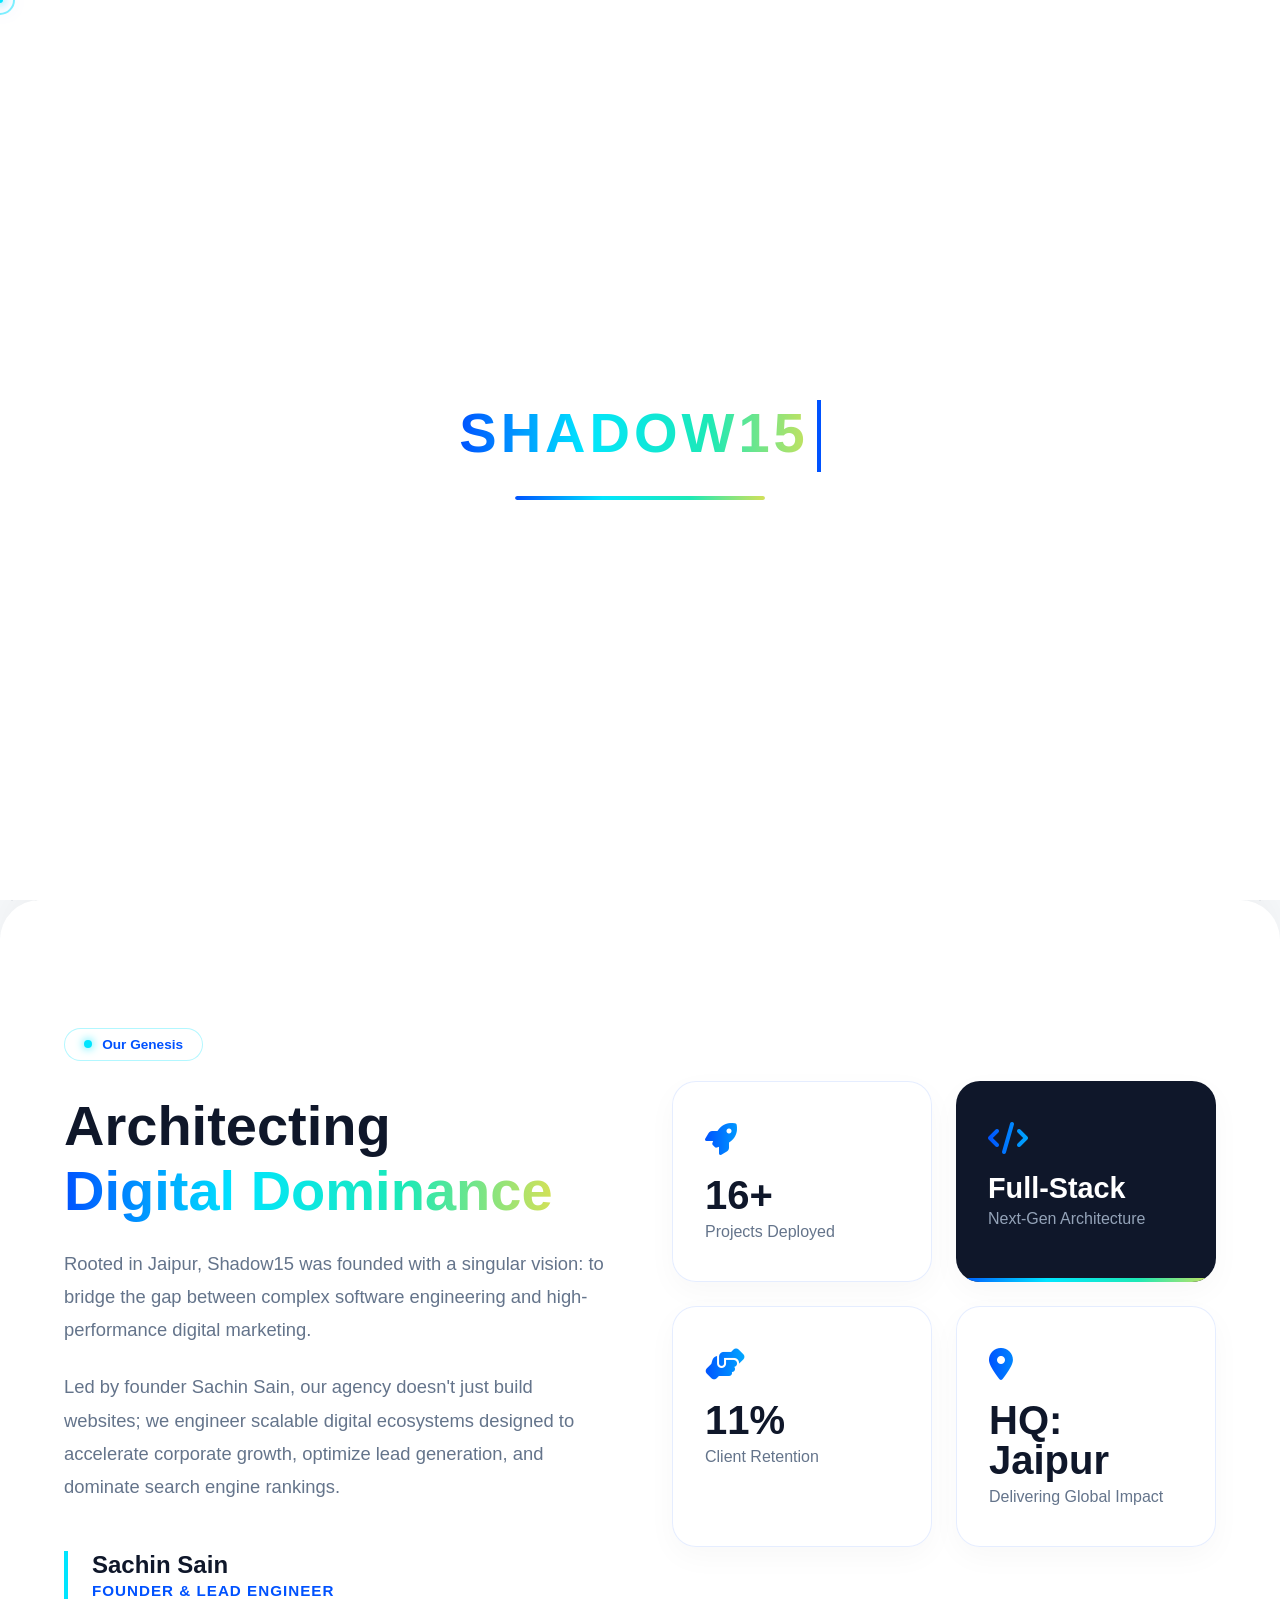
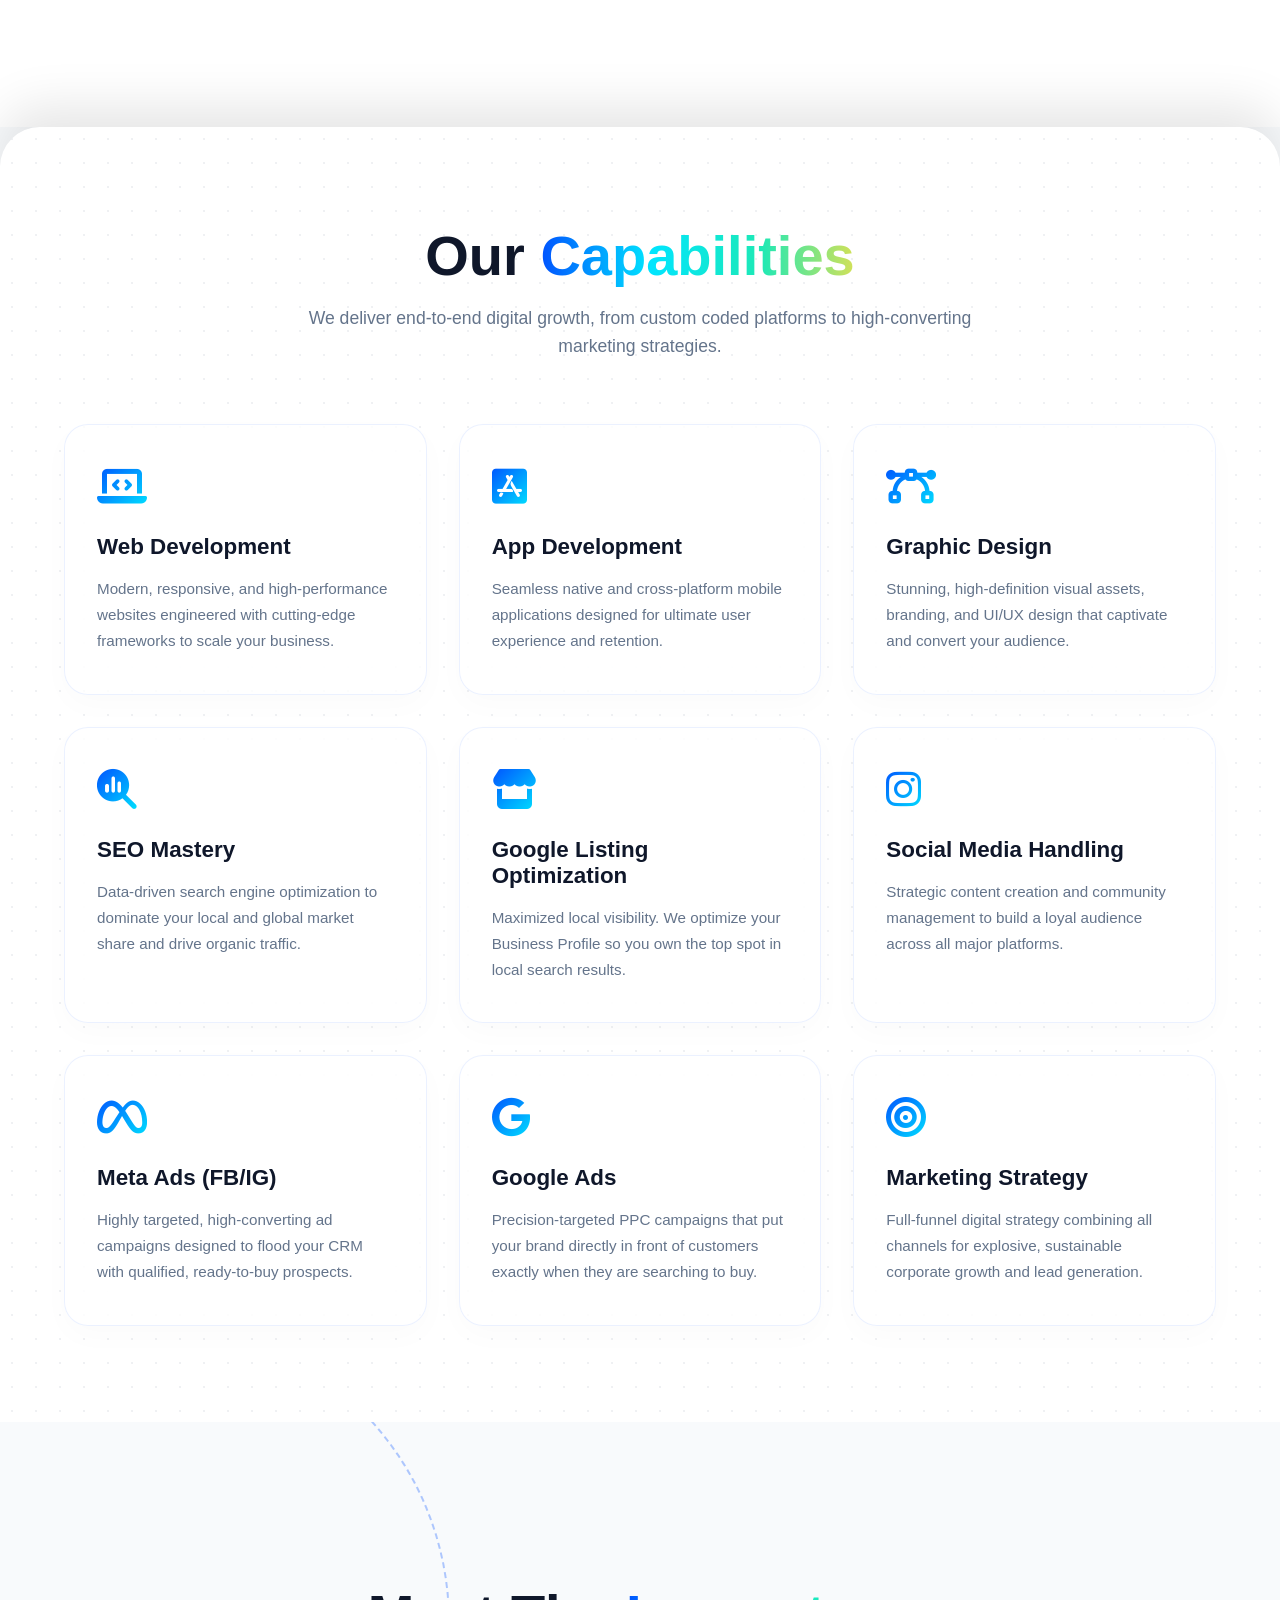
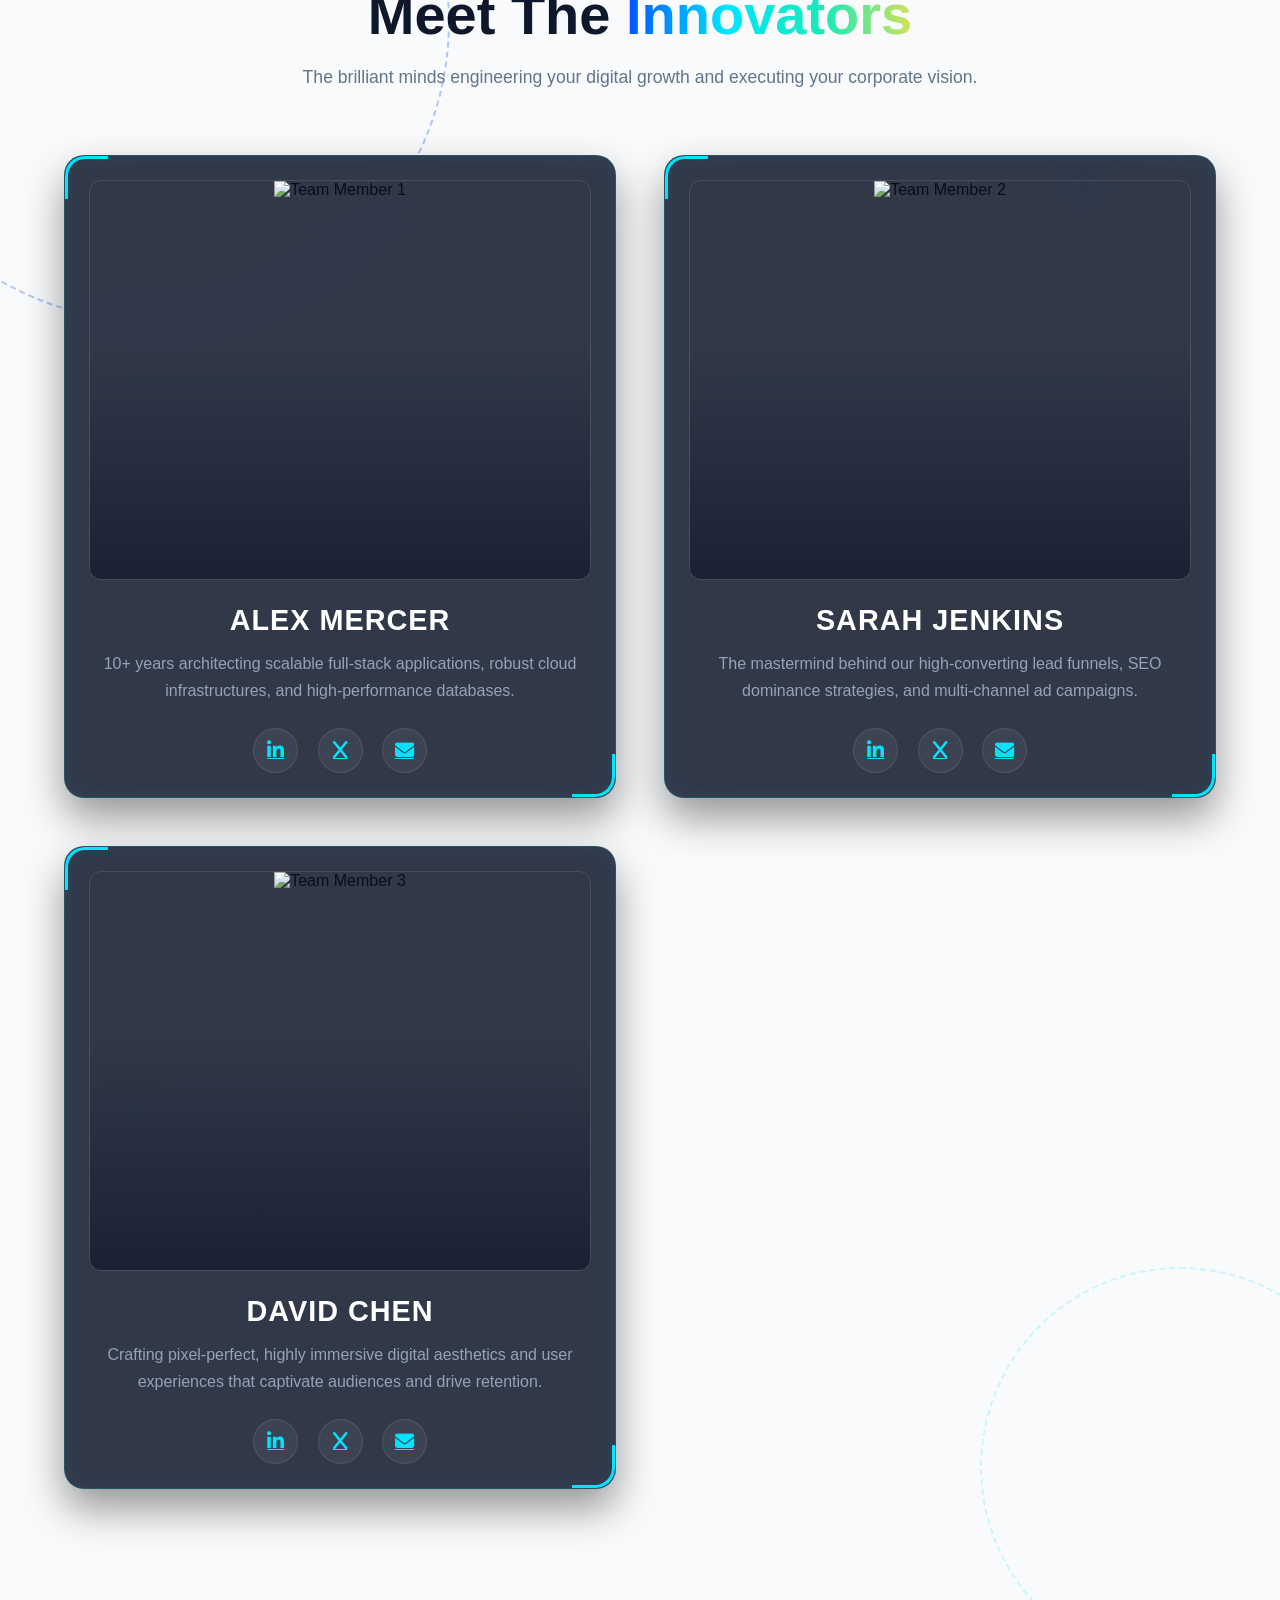
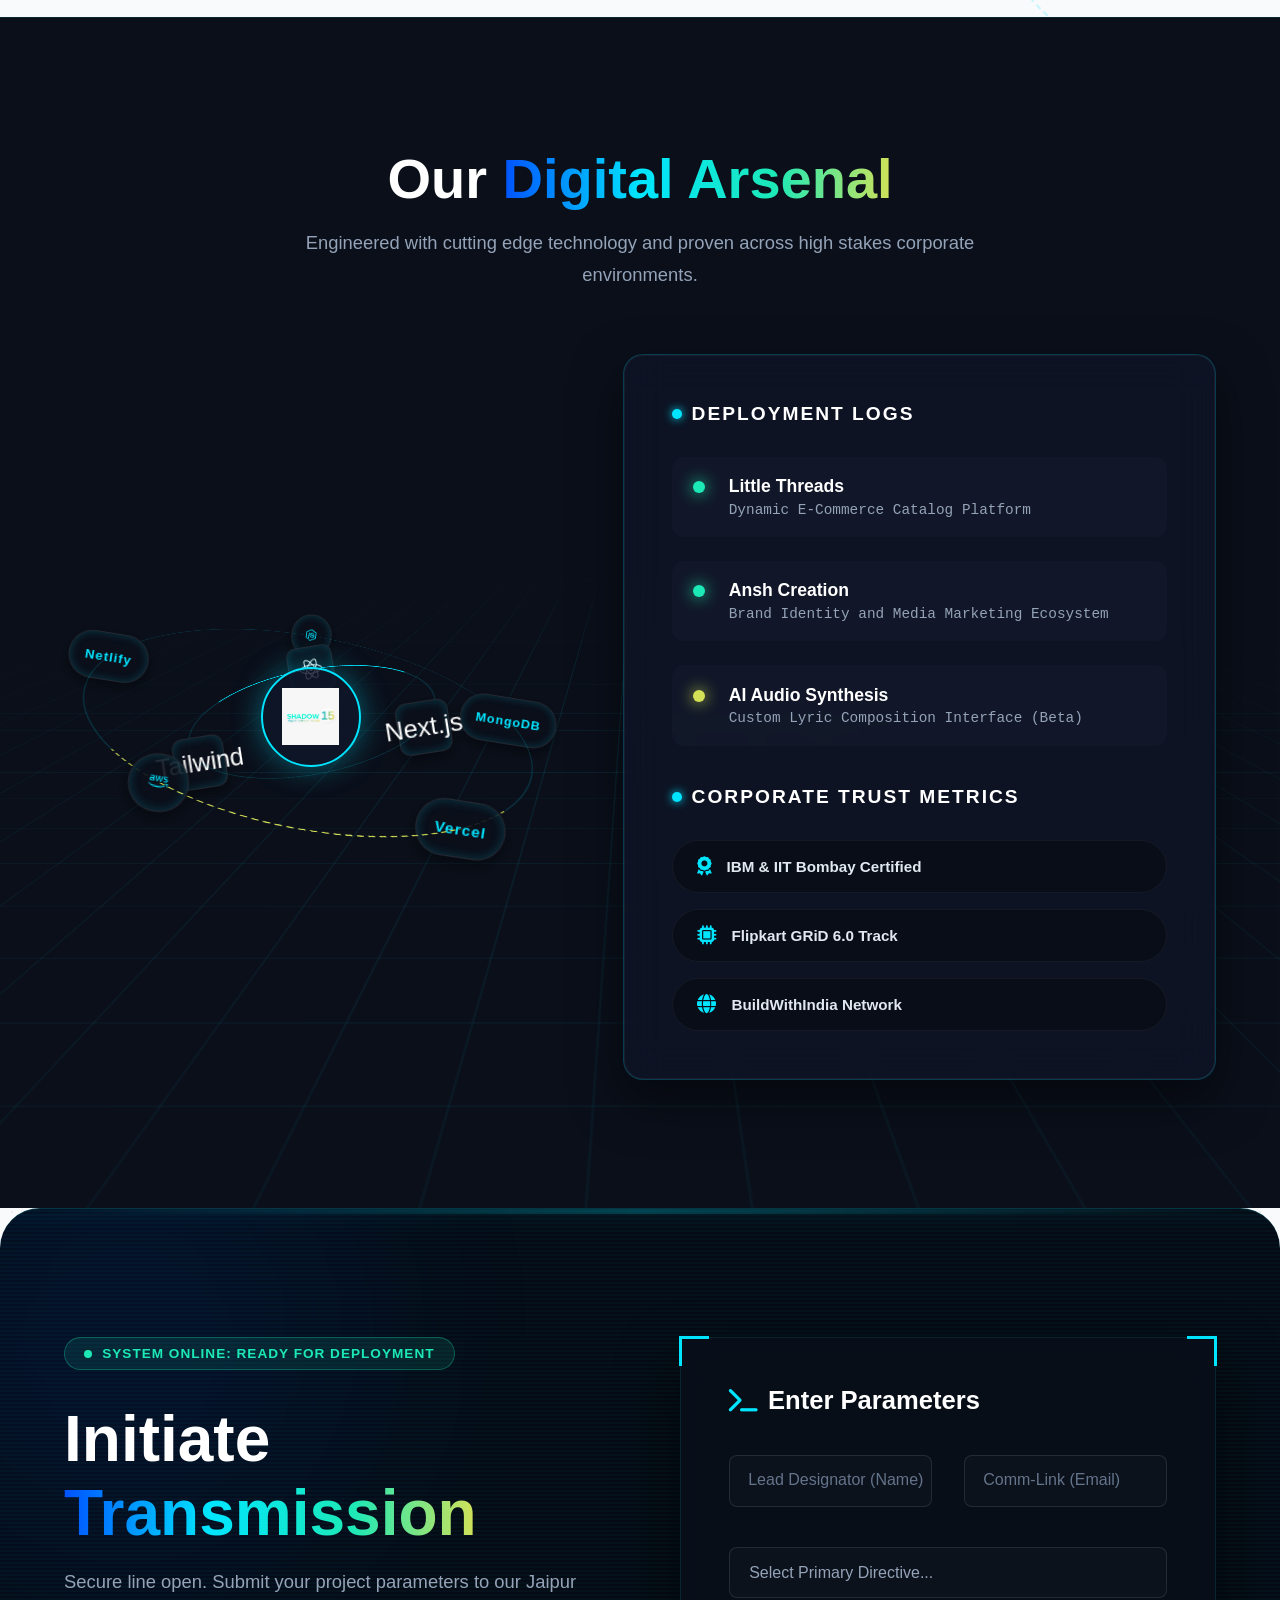
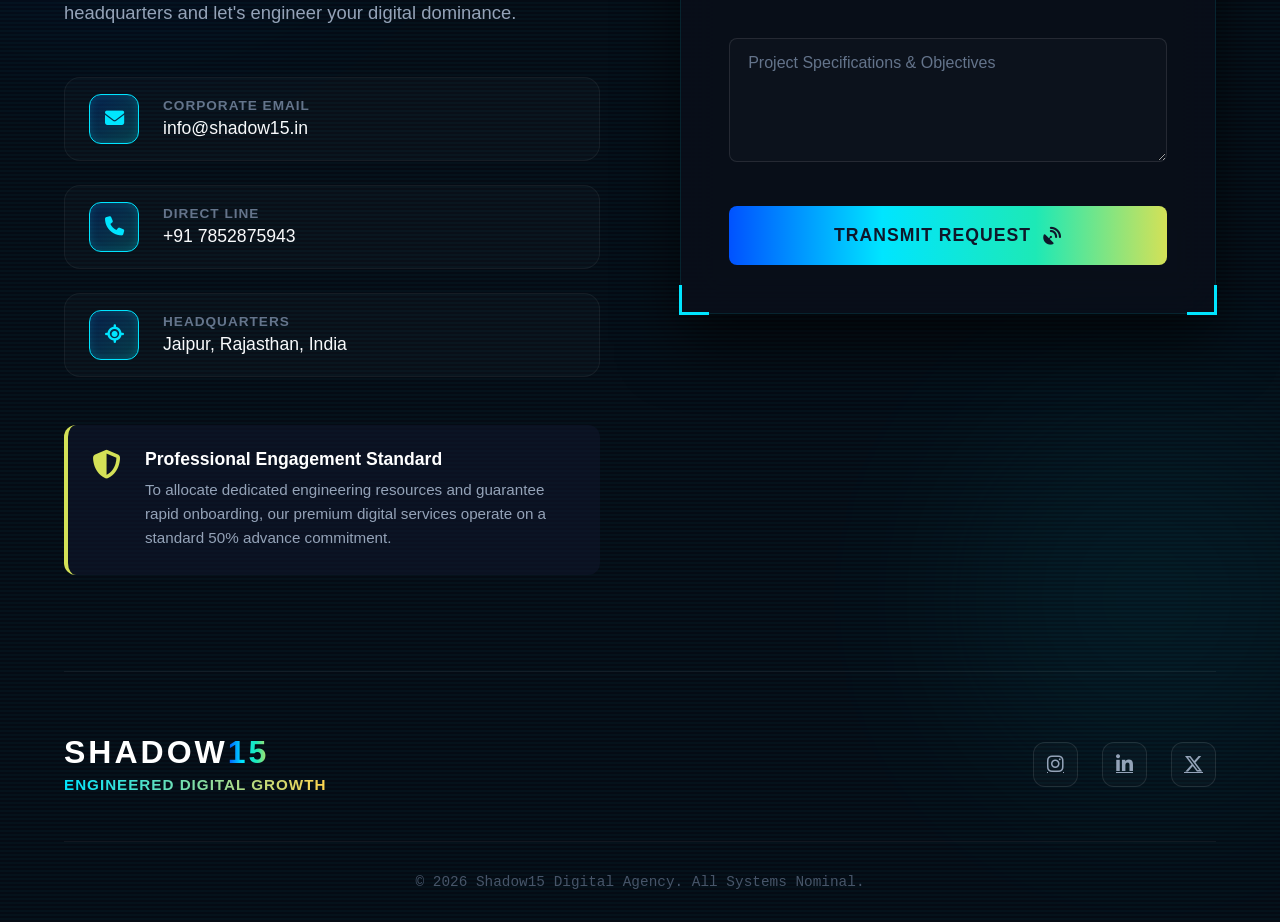
==== index.html @ 2037bdf7 "first commit" ====
<!DOCTYPE html>
<html lang="en">
<head>
    <meta charset="UTF-8">
    <meta name="viewport" content="width=device-width, initial-scale=1.0">
    <title>Shadow15 | Digital Software Growth</title>
    
    <link rel="stylesheet" href="https://cdnjs.cloudflare.com/ajax/libs/font-awesome/6.4.0/css/all.min.css">
    
    <link rel="stylesheet" href="style.css">
</head>
<body class="loading">

    <div id="preloader">
        <div class="preloader-content">
            <div id="typewriter-text" class="preloader-brand"></div>
            <div class="progress-container">
                <div class="progress-bar" id="progress-bar"></div>
            </div>
        </div>
    </div>
<!-- ===== HEADER START ===== -->
<header id="main-header">

    <nav>

        <!-- Brand Logo Start -->
        <div class="nav-brand">

            <a href="index.html" class="brand-text-link">

                <div class="brand-text-wrapper">

                    <!-- Logo Top Line -->
                    <div class="brand-top-line">

                        <span class="brand-shadow-text">SHADOW</span>

                        <!-- 15 Badge -->
                        <div class="brand-badge-15">
                            <span class="badge-num">15</span>
                        </div>

                    </div>

                    <!-- Brand Tagline -->
                    <div class="brand-tagline">Digital Software Growth</div>

                </div>

            </a>

        </div>
        <!-- Brand Logo End -->


        <!-- Mobile Menu Start -->
        <div class="menu-toggle" id="mobile-menu">
            <span class="bar"></span><span class="bar"></span><span class="bar"></span>
        </div>
        <!-- Mobile Menu End -->


        <!-- Navigation Links Start -->
        <ul class="nav-links" id="nav-links">

            <li><a href="#home" class="nav-item active">Home</a></li>

            <li><a href="#about" class="nav-item">About</a></li>

            <li><a href="#services" class="nav-item">Services</a></li>

            <li><a href="#connect" class="nav-item">Let's Connect</a></li>


            <!-- Mobile CTA Start -->
            <li class="mobile-cta-wrapper">

                <a href="#audit" class="nav-cta">
                    <span class="cta-text">Get Free Audit</span>
                </a>

            </li>
            <!-- Mobile CTA End -->

        </ul>
        <!-- Navigation Links End -->


        <!-- Desktop CTA Start -->
        <div class="nav-action" id="nav-action">

            <a href="#audit" class="nav-cta">
                <span class="cta-text">Get Free Audit</span>
            </a>

        </div>
        <!-- Desktop CTA End -->

    </nav>

</header>
<!-- ===== HEADER END ===== -->

<div class="cursor-dot" id="cursor-dot"></div>
    <div class="cursor-ring" id="cursor-ring"></div>

    <main class="main-wrapper">
       <!-- ===== HERO SECTION START ===== -->
<section class="hero-section" id="home">

    <!-- Background Canvas -->
    <canvas id="tech-canvas"></canvas>

    <!-- Glow Effects -->
    <div class="glow-orb orb-1"></div>
    <div class="glow-orb orb-2"></div>


    <!-- Hero Content Start -->
    <div class="hero-content-3d" id="hero-3d-container">

        <!-- Floating Icons -->
        <div class="glass-icon icon-web" title="Website Development"><i class="fa-solid fa-code"></i></div>

        <div class="glass-icon icon-app" title="Application Development"><i class="fa-solid fa-mobile-screen-button"></i></div>

        <div class="glass-icon icon-seo" title="SEO & Marketing"><i class="fa-solid fa-chart-line"></i></div>

        <div class="glass-icon icon-tech" title="Advanced Technology"><i class="fa-solid fa-microchip"></i></div>


        <!-- Agency Badge -->
        <div class="tech-badge">
            <span class="pulse-dot"></span> Next-Gen Digital Agency
        </div>


        <!-- Main Heading -->
        <h1 class="hero-title">
            Elevate Your <br>

            <span class="text-gradient 3d-text">Digital Software</span> <br>

            Growth
        </h1>


        <!-- Subtitle -->
        <p class="hero-subtitle">
            We engineer scalable digital solutions, transforming your corporate vision into a high-performance web and software reality.
        </p>


        <!-- Hero Buttons -->
        <div class="hero-actions">

            <a href="#services" class="primary-btn">Explore Services</a>

            <a href="#connect" class="secondary-btn">Let's Talk</a>

        </div>

    </div>
    <!-- Hero Content End -->

</section>
<!-- ===== HERO SECTION END ===== -->


       <!-- ===== ABOUT SECTION START ===== -->
<section id="about" class="about-section">

    <div class="about-container">


        <!-- About Content Start -->
        <div class="about-content reveal-up">

            <!-- Section Badge -->
            <div class="tech-badge">
                <span class="pulse-dot"></span> Our Genesis
            </div>

            <!-- Section Heading -->
            <h2 class="section-title" style="text-align:left; margin-bottom:1.5rem;">
                Architecting <br>
                <span class="text-gradient">Digital Dominance</span>
            </h2>

            <!-- About Paragraph -->
            <p class="about-text">
                Rooted in Jaipur, Shadow15 was founded with a singular vision: to bridge the gap between complex software engineering and high-performance digital marketing.
            </p>

            <!-- About Paragraph -->
            <p class="about-text">
                Led by founder Sachin Sain, our agency doesn't just build websites; we engineer scalable digital ecosystems designed to accelerate corporate growth, optimize lead generation, and dominate search engine rankings.
            </p>

            <!-- Founder Details -->
            <div class="founder-signature">

                <h4 class="sign-name">Sachin Sain</h4>

                <p class="sign-title">Founder & Lead Engineer</p>

            </div>

        </div>
        <!-- About Content End -->


        <!-- Bento Grid Start -->
        <div class="about-bento-grid reveal-up" style="transition-delay:0.2s;">


            <!-- Projects Card -->
            <div class="bento-card glass-panel">

                <div class="bento-icon">
                    <i class="fa-solid fa-rocket"></i>
                </div>

                <h3 class="counter-wrap">
                    <span class="counter" data-target="150">0</span>+
                </h3>

                <p>Projects Deployed</p>

            </div>


            <!-- Full Stack Card -->
            <div class="bento-card glass-panel dark-panel">

                <div class="bento-icon">
                    <i class="fa-solid fa-code"></i>
                </div>

                <h3>Full-Stack</h3>

                <p>Next-Gen Architecture</p>

                <div class="glow-line-bottom"></div>

            </div>


            <!-- Client Retention Card -->
            <div class="bento-card glass-panel">

                <div class="bento-icon">
                    <i class="fa-solid fa-handshake-angle"></i>
                </div>

                <h3 class="counter-wrap">
                    <span class="counter" data-target="99">0</span>%
                </h3>

                <p>Client Retention</p>

            </div>


            <!-- Location Card -->
            <div class="bento-card glass-panel feature-panel">

                <div class="bento-icon">
                    <i class="fa-solid fa-location-dot"></i>
                </div>

                <h3>HQ: Jaipur</h3>

                <p>Delivering Global Impact</p>

            </div>

        </div>
        <!-- Bento Grid End -->

    </div>

</section>
<!-- ===== ABOUT SECTION END ===== -->
       <!-- ===== SERVICES SECTION START ===== -->
<section id="services" class="services-cover-section">

    <!-- Section Header Start -->
    <div class="section-header reveal-up">

        <h2 class="section-title">
            Our <span class="text-gradient">Capabilities</span>
        </h2>

        <p class="section-desc">
            We deliver end-to-end digital growth, from custom coded platforms to high-converting marketing strategies.
        </p>

    </div>
    <!-- Section Header End -->


    <!-- Services Grid Start -->
    <div class="services-grid">


        <!-- Web Development Card -->
        <div class="service-card reveal-up" style="transition-delay:0.1s;">

            <div class="card-icon">
                <i class="fa-solid fa-laptop-code"></i>
            </div>

            <h3>Web Development</h3>

            <p>
                Modern, responsive, and high-performance websites engineered with cutting-edge frameworks to scale your business.
            </p>

        </div>


        <!-- App Development Card -->
        <div class="service-card reveal-up" style="transition-delay:0.2s;">

            <div class="card-icon">
                <i class="fa-brands fa-app-store-ios"></i>
            </div>

            <h3>App Development</h3>

            <p>
                Seamless native and cross-platform mobile applications designed for ultimate user experience and retention.
            </p>

        </div>


        <!-- Graphic Design Card -->
        <div class="service-card reveal-up" style="transition-delay:0.3s;">

            <div class="card-icon">
                <i class="fa-solid fa-bezier-curve"></i>
            </div>

            <h3>Graphic Design</h3>

            <p>
                Stunning, high-definition visual assets, branding, and UI/UX design that captivate and convert your audience.
            </p>

        </div>


        <!-- SEO Card -->
        <div class="service-card reveal-up" style="transition-delay:0.4s;">

            <div class="card-icon">
                <i class="fa-solid fa-magnifying-glass-chart"></i>
            </div>

            <h3>SEO Mastery</h3>

            <p>
                Data-driven search engine optimization to dominate your local and global market share and drive organic traffic.
            </p>

        </div>


        <!-- Google Listing Card -->
        <div class="service-card reveal-up" style="transition-delay:0.5s;">

            <div class="card-icon">
                <i class="fa-solid fa-store"></i>
            </div>

            <h3>Google Listing Optimization</h3>

            <p>
                Maximized local visibility. We optimize your Business Profile so you own the top spot in local search results.
            </p>

        </div>


        <!-- Social Media Card -->
        <div class="service-card reveal-up" style="transition-delay:0.6s;">

            <div class="card-icon">
                <i class="fa-brands fa-instagram"></i>
            </div>

            <h3>Social Media Handling</h3>

            <p>
                Strategic content creation and community management to build a loyal audience across all major platforms.
            </p>

        </div>


        <!-- Meta Ads Card -->
        <div class="service-card reveal-up" style="transition-delay:0.7s;">

            <div class="card-icon">
                <i class="fa-brands fa-meta"></i>
            </div>

            <h3>Meta Ads (FB/IG)</h3>

            <p>
                Highly targeted, high-converting ad campaigns designed to flood your CRM with qualified, ready-to-buy prospects.
            </p>

        </div>


        <!-- Google Ads Card -->
        <div class="service-card reveal-up" style="transition-delay:0.8s;">

            <div class="card-icon">
                <i class="fa-brands fa-google"></i>
            </div>

            <h3>Google Ads</h3>

            <p>
                Precision-targeted PPC campaigns that put your brand directly in front of customers exactly when they are searching to buy.
            </p>

        </div>


        <!-- Marketing Strategy Card -->
        <div class="service-card reveal-up" style="transition-delay:0.9s;">

            <div class="card-icon">
                <i class="fa-solid fa-bullseye"></i>
            </div>

            <h3>Marketing Strategy</h3>

            <p>
                Full-funnel digital strategy combining all channels for explosive, sustainable corporate growth and lead generation.
            </p>

        </div>

    </div>
    <!-- Services Grid End -->

</section>
<!-- ===== SERVICES SECTION END ===== -->
       <!-- ===== TEAM SECTION START ===== -->
<section id="team" class="team-section">

    <!-- Cyber Background Effects Start -->
    <div class="cyber-bg-elements">

        <div class="cyber-grid"></div>

        <div class="cyber-ring ring-1"></div>

        <div class="cyber-ring ring-2"></div>

        <div class="cyber-node node-1"></div>

        <div class="cyber-node node-2"></div>

    </div>
    <!-- Cyber Background Effects End -->


    <!-- Section Header Start -->
    <div class="section-header reveal-up" style="position:relative; z-index:2;">

        <h2 class="section-title">
            Meet The <span class="text-gradient">Innovators</span>
        </h2>

        <p class="section-desc">
            The brilliant minds engineering your digital growth and executing your corporate vision.
        </p>

    </div>
    <!-- Section Header End -->


    <!-- Team Grid Start -->
    <div class="team-grid" style="position:relative; z-index:2;">


        <!-- Team Card 1 Start -->
        <div class="team-card reveal-up" style="transition-delay:0.1s;">

            <!-- Team Image -->
            <div class="team-image-wrapper">

                <img src="https://i.pravatar.cc/300?img=11" alt="Team Member 1">

                <div class="image-glow"></div>

            </div>


            <!-- Team Content -->
            <div class="team-content">

                <h3>Alex Mercer</h3>

                <p class="team-role">Head of Engineering</p>

                <p class="team-bio">
                    10+ years architecting scalable full-stack applications, robust cloud infrastructures, and high-performance databases.
                </p>


                <!-- Social Icons -->
                <div class="team-socials">

                    <a href="#" title="LinkedIn">
                        <i class="fa-brands fa-linkedin-in"></i>
                    </a>

                    <a href="#" title="Twitter / X">
                        <i class="fa-brands fa-x"></i>
                    </a>

                    <a href="#" title="Email">
                        <i class="fa-solid fa-envelope"></i>
                    </a>

                </div>

            </div>

        </div>
        <!-- Team Card 1 End -->


        <!-- Team Card 2 Start -->
        <div class="team-card reveal-up" style="transition-delay:0.2s;">

            <!-- Team Image -->
            <div class="team-image-wrapper">

                <img src="https://i.pravatar.cc/300?img=5" alt="Team Member 2">

                <div class="image-glow"></div>

            </div>


            <!-- Team Content -->
            <div class="team-content">

                <h3>Sarah Jenkins</h3>

                <p class="team-role">Director of Marketing</p>

                <p class="team-bio">
                    The mastermind behind our high-converting lead funnels, SEO dominance strategies, and multi-channel ad campaigns.
                </p>


                <!-- Social Icons -->
                <div class="team-socials">

                    <a href="#" title="LinkedIn">
                        <i class="fa-brands fa-linkedin-in"></i>
                    </a>

                    <a href="#" title="Twitter / X">
                        <i class="fa-brands fa-x"></i>
                    </a>

                    <a href="#" title="Email">
                        <i class="fa-solid fa-envelope"></i>
                    </a>

                </div>

            </div>

        </div>
        <!-- Team Card 2 End -->


        <!-- Team Card 3 Start -->
        <div class="team-card reveal-up" style="transition-delay:0.3s;">

            <!-- Team Image -->
            <div class="team-image-wrapper">

                <img src="https://i.pravatar.cc/300?img=12" alt="Team Member 3">

                <div class="image-glow"></div>

            </div>


            <!-- Team Content -->
            <div class="team-content">

                <h3>David Chen</h3>

                <p class="team-role">Lead UI/UX Designer</p>

                <p class="team-bio">
                    Crafting pixel-perfect, highly immersive digital aesthetics and user experiences that captivate audiences and drive retention.
                </p>


                <!-- Social Icons -->
                <div class="team-socials">

                    <a href="#" title="LinkedIn">
                        <i class="fa-brands fa-linkedin-in"></i>
                    </a>

                    <a href="#" title="Twitter / X">
                        <i class="fa-brands fa-x"></i>
                    </a>

                    <a href="#" title="Email">
                        <i class="fa-solid fa-envelope"></i>
                    </a>

                </div>

            </div>

        </div>
        <!-- Team Card 3 End -->


    </div>
    <!-- Team Grid End -->

</section>
<!-- ===== TEAM SECTION END ===== -->
       <!-- ===== IMPACT SECTION START ===== -->
<section id="impact" class="impact-section">

    <!-- Matrix Background -->
    <div class="matrix-bg"></div>


    <!-- Section Header Start -->
    <div class="section-header reveal-up" style="position:relative; z-index:2;">

        <h2 class="section-title text-light">
            Our <span class="text-gradient">Digital Arsenal</span>
        </h2>

        <p class="section-desc text-light-muted">
            Engineered with cutting edge technology and proven across high stakes corporate environments.
        </p>

    </div>
    <!-- Section Header End -->


    <!-- Impact Container Start -->
    <div class="impact-container" style="position:relative; z-index:2;">


        <!-- Tech Orbit Start -->
        <div class="tech-orbit-wrapper reveal-up">

            <!-- Center Logo -->
            <div class="orbit-center">

                <img src="img/Shadow15 Logo.jpeg" alt="Shadow15 Core" class="core-logo">

                <div class="core-glow"></div>

            </div>


            <!-- Inner Orbit -->
            <div class="orbit-ring inner-ring">

                <div class="tech-satellite" style="--angle:0deg;">
                    <i class="fa-brands fa-react"></i>
                </div>

                <div class="tech-satellite" style="--angle:120deg;">
                    <span>Next.js</span>
                </div>

                <div class="tech-satellite" style="--angle:240deg;">
                    <span>Tailwind</span>
                </div>

            </div>


            <!-- Outer Orbit -->
            <div class="orbit-ring outer-ring">

                <div class="tech-satellite" style="--angle:0deg;">
                    <i class="fa-brands fa-node-js"></i>
                </div>

                <div class="tech-satellite" style="--angle:72deg;">
                    <span>MongoDB</span>
                </div>

                <div class="tech-satellite" style="--angle:144deg;">
                    <span>Vercel</span>
                </div>

                <div class="tech-satellite" style="--angle:216deg;">
                    <i class="fa-brands fa-aws"></i>
                </div>

                <div class="tech-satellite" style="--angle:288deg;">
                    <span>Netlify</span>
                </div>

            </div>

        </div>
        <!-- Tech Orbit End -->


        <!-- Data Terminal Start -->
        <div class="data-terminal reveal-up" style="transition-delay:0.2s;">


            <!-- Deployment Heading -->
            <h3 class="terminal-heading">Deployment Logs</h3>


            <!-- Project Logs Start -->
            <div class="project-logs">


                <!-- Log Entry 1 -->
                <div class="log-entry">

                    <div class="log-status success"></div>

                    <div class="log-details">

                        <h4>Little Threads</h4>

                        <p>Dynamic E-Commerce Catalog Platform</p>

                    </div>

                </div>


                <!-- Log Entry 2 -->
                <div class="log-entry">

                    <div class="log-status success"></div>

                    <div class="log-details">

                        <h4>Ansh Creation</h4>

                        <p>Brand Identity and Media Marketing Ecosystem</p>

                    </div>

                </div>


                <!-- Log Entry 3 -->
                <div class="log-entry">

                    <div class="log-status in-progress"></div>

                    <div class="log-details">

                        <h4>AI Audio Synthesis</h4>

                        <p>Custom Lyric Composition Interface (Beta)</p>

                    </div>

                </div>

            </div>
            <!-- Project Logs End -->


            <!-- Trust Metrics Heading -->
            <h3 class="terminal-heading" style="margin-top:2.5rem;">
                Corporate Trust Metrics
            </h3>


            <!-- Trust Metrics Start -->
            <div class="trust-metrics">


                <!-- Trust Badge 1 -->
                <div class="trust-badge">

                    <i class="fa-solid fa-award"></i>

                    <span>IBM & IIT Bombay Certified</span>

                </div>


                <!-- Trust Badge 2 -->
                <div class="trust-badge">

                    <i class="fa-solid fa-microchip"></i>

                    <span>Flipkart GRiD 6.0 Track</span>

                </div>


                <!-- Trust Badge 3 -->
                <div class="trust-badge">

                    <i class="fa-solid fa-globe"></i>

                    <span>BuildWithIndia Network</span>

                </div>

            </div>
            <!-- Trust Metrics End -->

        </div>
        <!-- Data Terminal End -->


    </div>
    <!-- Impact Container End -->

</section>
<!-- ===== IMPACT SECTION END ===== -->

     <!-- ===== CONNECT SECTION START ===== -->
<section id="connect" class="hyper-connect-section">

    <!-- Background Effects Start -->
    <div class="quantum-bg">

        <div class="energy-orb orb-alpha"></div>

        <div class="energy-orb orb-beta"></div>

        <div class="scan-line"></div>

        <div class="digital-noise-overlay"></div>

    </div>
    <!-- Background Effects End -->


    <!-- Connect Container Start -->
    <div class="connect-container">


        <!-- Contact Info Start -->
        <div class="connect-info reveal-up">


            <!-- System Status -->
            <div class="system-status">

                <div class="status-dot"></div>

                <span>System Online: Ready for Deployment</span>

            </div>


            <!-- Section Heading -->
            <h2 class="section-title text-light" style="font-size:clamp(3rem,5vw,4.5rem);">

                Initiate <br>

                <span class="text-gradient">Transmission</span>

            </h2>


            <!-- Section Description -->
            <p class="connect-desc text-light-muted">
                Secure line open. Submit your project parameters to our Jaipur headquarters and let's engineer your digital dominance.
            </p>


            <!-- Contact Details Start -->
            <div class="contact-details-grid">


                <!-- Email -->
                <div class="contact-item-3d">

                    <div class="icon-cube">
                        <i class="fa-solid fa-envelope"></i>
                    </div>

                    <div class="item-text">

                        <span class="label">Corporate Email</span>

                        <span class="value">info@shadow15.in</span>

                    </div>

                </div>


                <!-- Phone -->
                <div class="contact-item-3d">

                    <div class="icon-cube">
                        <i class="fa-solid fa-phone"></i>
                    </div>

                    <div class="item-text">

                        <span class="label">Direct Line</span>

                        <span class="value">+91 7852875943</span>

                    </div>

                </div>


                <!-- Location -->
                <div class="contact-item-3d">

                    <div class="icon-cube">
                        <i class="fa-solid fa-location-crosshairs"></i>
                    </div>

                    <div class="item-text">

                        <span class="label">Headquarters</span>

                        <span class="value">Jaipur, Rajasthan, India</span>

                    </div>

                </div>

            </div>
            <!-- Contact Details End -->


            <!-- Engagement Model Start -->
            <div class="engagement-model-pro">

                <div class="model-icon">
                    <i class="fa-solid fa-shield-halved"></i>
                </div>

                <div class="model-content">

                    <h4>Professional Engagement Standard</h4>

                    <p>
                        To allocate dedicated engineering resources and guarantee rapid onboarding, our premium digital services operate on a standard 50% advance commitment.
                    </p>

                </div>

            </div>
            <!-- Engagement Model End -->

        </div>
        <!-- Contact Info End -->


        <!-- Contact Form Wrapper Start -->
        <div class="connect-form-wrapper reveal-up" style="transition-delay:0.2s;">


            <!-- Cyber Form Container -->
            <div class="cyber-form-container">


                <!-- HUD Borders -->
                <div class="hud-bracket top-left"></div>

                <div class="hud-bracket top-right"></div>

                <div class="hud-bracket bottom-left"></div>

                <div class="hud-bracket bottom-right"></div>


                <!-- Contact Form Start -->
                <form id="contact-form" class="advanced-glass-form">


                    <!-- Form Header -->
                    <div class="form-header">

                        <h3>
                            <i class="fa-solid fa-terminal"></i> Enter Parameters
                        </h3>

                    </div>


                    <!-- Input Row -->
                    <div class="input-row">


                        <!-- Name Input -->
                        <div class="input-group">

                            <input type="text" id="name" required placeholder=" ">

                            <label for="name">
                                Lead Designator (Name)
                            </label>

                            <div class="input-highlight"></div>

                        </div>


                        <!-- Email Input -->
                        <div class="input-group">

                            <input type="email" id="email" required placeholder=" ">

                            <label for="email">
                                Comm-Link (Email)
                            </label>

                            <div class="input-highlight"></div>

                        </div>

                    </div>


                    <!-- Service Select -->
                    <div class="input-group">

                        <select id="service-select" required>

                            <option value="" disabled selected>
                                Select Primary Directive...
                            </option>

                            <option value="web">
                                Platform Architecture (Web/App)
                            </option>

                            <option value="seo">
                                Search Dominance (SEO/Google Listing)
                            </option>

                            <option value="marketing">
                                Conversion Engine (Meta/Google Ads)
                            </option>

                            <option value="full">
                                Full-Stack Digital Strategy
                            </option>

                        </select>

                        <div class="input-highlight"></div>

                    </div>


                    <!-- Message Input -->
                    <div class="input-group">

                        <textarea id="message" required placeholder=" " rows="5"></textarea>

                        <label for="message">
                            Project Specifications & Objectives
                        </label>

                        <div class="input-highlight"></div>

                    </div>


                    <!-- Submit Button -->
                    <button type="submit" class="cyber-submit-btn" id="submit-btn">

                        <span class="btn-text">Transmit Request</span>

                        <i class="fa-solid fa-satellite-dish pulse-icon"></i>

                    </button>

                </form>
                <!-- Contact Form End -->

            </div>

        </div>
        <!-- Contact Form Wrapper End -->


    </div>
    <!-- Connect Container End -->


    <!-- Footer Start -->
    <footer class="site-footer-pro">


        <!-- Footer Content -->
        <div class="footer-content-pro">


            <!-- Footer Brand -->
            <div class="footer-brand-wrap">

                <div class="footer-brand">
                    SHADOW<span class="text-gradient">15</span>
                </div>

                <div class="brand-tagline">
                    Engineered Digital Growth
                </div>

            </div>


            <!-- Social Links -->
            <div class="social-links-pro">

                <a href="#" class="social-node">
                    <i class="fa-brands fa-instagram"></i>
                </a>

                <a href="#" class="social-node">
                    <i class="fa-brands fa-linkedin-in"></i>
                </a>

                <a href="#" class="social-node">
                    <i class="fa-brands fa-x-twitter"></i>
                </a>

            </div>

        </div>


        <!-- Footer Bottom -->
        <div class="footer-bottom">

            <p class="copyright">
                &copy; 2026 Shadow15 Digital Agency. All Systems Nominal.
            </p>

        </div>

    </footer>
    <!-- Footer End -->

</section>
<!-- ===== CONNECT SECTION END ===== -->
        
    </main>

    <script src="script.js"></script>
</body>
</html>
---- style.css ----
/* =========================================
   1. Global Variables & Reset
========================================= */
:root {
    --cyan: #00E5FF;
    --yellow-green: #D4E157;
    --deep-blue: #0052FF;
    --brand-gradient: linear-gradient(90deg, #0052FF 0%, #00E5FF 35%, #1DE9B6 70%, #D4E157 100%);
    
    --bg-light: #F8FAFC;
    --text-dark: #0F172A;
    --text-muted: #64748B;
    --grid-color: rgba(100, 116, 139, 0.1);
}

* {
    margin: 0;
    padding: 0;
    box-sizing: border-box;
    font-family: 'Inter', 'Segoe UI', Roboto, Helvetica, sans-serif;
}

body {
    background-color: var(--bg-light);
    color: var(--text-dark);
    background-image: radial-gradient(var(--grid-color) 1px, transparent 1px);
    background-size: 24px 24px;
    overflow-x: hidden;
}

body.loading {
    overflow: hidden;
}

.text-gradient {
    background: var(--brand-gradient);
    -webkit-background-clip: text;
    -webkit-text-fill-color: transparent;
    background-clip: text;
    display: inline-block;
}

/* =========================================
   2. Preloader (Typing + Loading Line)
========================================= */
#preloader {
    position: fixed;
    top: 0; left: 0; width: 100%; height: 100vh;
    background-color: #FFFFFF;
    display: flex; justify-content: center; align-items: center;
    z-index: 9999;
    transition: opacity 0.6s cubic-bezier(0.65, 0, 0.35, 1);
}

.preloader-content {
    display: flex; flex-direction: column; align-items: center; gap: 1.5rem; 
}

.preloader-brand {
    font-size: 3.5rem; font-weight: 900; letter-spacing: 4px;
    display: inline-block; min-height: 4.5rem; 
    border-right: 4px solid var(--deep-blue); 
    padding-right: 8px;
    animation: blinkCursor 0.7s infinite;
    background: var(--brand-gradient);
    -webkit-background-clip: text;
    -webkit-text-fill-color: transparent;
    background-clip: text;
}

@keyframes blinkCursor {
    0%, 100% { border-color: transparent; }
    50% { border-color: var(--deep-blue); }
}

.progress-container {
    width: 250px; height: 4px;
    background-color: rgba(100, 116, 139, 0.15);
    border-radius: 10px; overflow: hidden;
}

.progress-bar {
    width: 0%; height: 100%;
    background: var(--brand-gradient);
    border-radius: 10px;
    box-shadow: 0 0 10px rgba(0, 229, 255, 0.5);
}

/* =========================================
   3. Advanced Corporate Tech Navigation
========================================= */
header {
    position: fixed; top: 0; left: 0; width: 100%;
    z-index: 1000; padding: 1.5rem 5%;
    transition: all 0.5s cubic-bezier(0.25, 1, 0.5, 1);
}

header.scrolled { padding: 1rem 2%; }

header.scrolled nav {
    background: rgba(255, 255, 255, 0.75);
    backdrop-filter: blur(20px); -webkit-backdrop-filter: blur(20px);
    border: 1px solid rgba(255, 255, 255, 0.8);
    border-radius: 50px;
    box-shadow: 0 10px 40px rgba(0, 0, 0, 0.05);
    padding: 0.5rem 2.5rem;
}

nav {
    display: flex; justify-content: space-between; align-items: center;
    max-width: 1400px; margin: 0 auto;
    transition: all 0.5s ease;
}
/* =========================================
   Advanced Pure CSS Text Logo Styling
========================================= */
/* --- Active Navigation State --- */
.nav-item.active {
    color: var(--cyan); /* Highlights the text */
}

/* Locks the glowing dot in place for the active section */
.nav-item.active::before {
    opacity: 1; 
    bottom: 4px;
    background: var(--cyan);
    box-shadow: 0 0 10px var(--cyan), 0 0 20px var(--cyan);
}
.nav-brand {
    display: flex;
    align-items: center;
    z-index: 100;
}

.brand-text-link {
    text-decoration: none;
    outline: none;
    transition: transform 0.3s cubic-bezier(0.175, 0.885, 0.32, 1.275);
    display: inline-block;
}

.brand-text-link:hover {
    transform: scale(1.05); /* Slight pop effect on hover */
}

.brand-text-wrapper {
    display: flex;
    flex-direction: column;
    align-items: flex-start;
    /* Use a bold, modern font like Montserrat or Poppins if you have it loaded */
    font-family: 'Montserrat', 'Segoe UI', sans-serif; 
}

.brand-top-line {
    display: flex;
    align-items: center;
    line-height: 1;
}

/* The word "SHADOW" */
.brand-shadow-text {
    font-size: 2.2rem;
    font-weight: 900;
    letter-spacing: 1px;
    /* Cyan to subtle greenish-yellow gradient */
    background: linear-gradient(90deg, #00E5FF 0%, #1DE9B6 100%);
    -webkit-background-clip: text;
    -webkit-text-fill-color: transparent;
}

/* The white circular button holding the "15" */
.brand-badge-15 {
    display: flex;
    justify-content: center;
    align-items: center;
    background-color: #FFFFFF;
    width: 45px;
    height: 45px;
    border-radius: 50%;
    margin-left: 8px;
    /* Soft shadow to make it pop off the dark/light background */
    box-shadow: 0 5px 15px rgba(0, 0, 0, 0.1), inset 0 0 0 1px rgba(0, 229, 255, 0.1);
}

/* The numbers "15" inside the badge */
.badge-num {
    font-size: 1.6rem;
    font-weight: 900;
    /* Sea Green to Yellow gradient */
    background: linear-gradient(135deg, #1DE9B6 0%, #FFD54F 100%);
    -webkit-background-clip: text;
    -webkit-text-fill-color: transparent;
    line-height: 1;
    transform: translateY(1px); 
}

/* The bottom Tagline */
.brand-tagline {
    font-size: 0.8rem;
    font-weight: 700;
    margin-top: 5px;
    letter-spacing: 0.5px;
    /* Full gradient across the tagline */
    background: linear-gradient(90deg, #00E5FF 0%, #FFD54F 100%);
    -webkit-background-clip: text;
    -webkit-text-fill-color: transparent;
}

/* =========================================
   Navigation Links & CTA Button
========================================= */
.nav-links {
    display: flex; gap: 2.5rem; list-style: none; align-items: center;
}

.nav-item {
    text-decoration: none; color: var(--text-dark);
    font-weight: 600; font-size: 0.95rem;
    position: relative; padding: 0.5rem;
    transition: color 0.3s ease;
}

.nav-item::before {
    content: ''; position: absolute; bottom: 0px; left: 50%;
    transform: translateX(-50%);
    width: 5px; height: 5px; border-radius: 50%;
    background: var(--cyan); opacity: 0;
    box-shadow: 0 0 10px var(--cyan), 0 0 20px var(--deep-blue);
    transition: opacity 0.3s ease, bottom 0.3s ease;
}

.nav-item:hover { color: var(--deep-blue); }
.nav-item:hover::before { opacity: 1; bottom: 4px; }

/* Cyber-Glow Button */
.nav-cta {
    position: relative; display: inline-flex; justify-content: center; align-items: center;
    padding: 0.75rem 2rem; background: #FFFFFF; color: var(--text-dark);
    border-radius: 50px; text-decoration: none; font-weight: 700; font-size: 0.95rem;
    overflow: hidden; z-index: 1;
    box-shadow: 0 4px 15px rgba(0, 0, 0, 0.05);
    transition: all 0.4s ease;
}

.nav-cta::before {
    content: ''; position: absolute; width: 150%; height: 150%;
    background: conic-gradient(transparent, transparent, transparent, var(--deep-blue), var(--cyan), var(--yellow-green));
    animation: rotateBorder 3s linear infinite; z-index: -2;
}

.nav-cta::after {
    content: ''; position: absolute; inset: 2px;
    background: #FFFFFF; border-radius: 50px; z-index: -1;
    transition: background 0.4s ease;
}

.cta-text { z-index: 2; transition: color 0.4s ease; }

.nav-cta:hover { transform: translateY(-2px); box-shadow: 0 10px 25px rgba(0, 229, 255, 0.3); }
.nav-cta:hover::after { background: var(--text-dark); }
.nav-cta:hover .cta-text { color: #FFFFFF; }

@keyframes rotateBorder {
    0% { transform: rotate(0deg); }
    100% { transform: rotate(360deg); }
}

.mobile-cta-wrapper { display: none; }

/* =========================================
   4. Hamburger Menu & Mobile Responsiveness
========================================= */
.menu-toggle {
    display: none; flex-direction: column; justify-content: space-between;
    width: 30px; height: 21px; cursor: pointer; z-index: 1001;
}

.menu-toggle .bar {
    height: 3px; width: 100%; background-color: var(--text-dark);
    border-radius: 3px; transition: all 0.3s ease;
}

/* Mobile Breakpoint */
@media (max-width: 900px) {
    .menu-toggle { display: flex; }
    
    #nav-action { display: none; } /* Hide desktop button */
    .mobile-cta-wrapper { display: block; margin-top: 1rem; }
    
    header.scrolled nav { padding: 1rem 5%; border-radius: 0; border: none; }
    
    .nav-links {
        position: fixed; top: 0; left: 0; width: 100%; height: 100vh;
        background: rgba(255, 255, 255, 0.98);
        flex-direction: column; justify-content: center;
        gap: 2rem; transform: translateY(-100%);
        transition: transform 0.5s cubic-bezier(0.77, 0.2, 0.05, 1);
        z-index: 1000;
    }

    .nav-links.active { transform: translateY(0); }
    .nav-item { font-size: 1.5rem; }

    /* Hamburger Animation to 'X' */
    .menu-toggle.active .bar:nth-child(1) { transform: translateY(9px) rotate(45deg); }
    .menu-toggle.active .bar:nth-child(2) { opacity: 0; }
    .menu-toggle.active .bar:nth-child(3) { transform: translateY(-9px) rotate(-45deg); }
    
    /* Adjust Hero Text for Mobile */
    .hero-section h1 { font-size: 2.5rem; }
    .preloader-brand { font-size: 2.5rem; }
    
    /* Resize Pure Text Logo for Mobile */
    .brand-shadow-text { font-size: 1.8rem; }
    .brand-badge-15 { width: 35px; height: 35px; margin-left: 5px; }
    .badge-num { font-size: 1.2rem; }
    .brand-tagline { font-size: 0.65rem; margin-top: 3px; }
}
/* =========================================
   5. Advanced 3D Tech Hero Section
========================================= */
.hero-section {
    position: relative;
    min-height: 100vh;
    display: flex;
    justify-content: center;
    align-items: center;
    text-align: center;
    padding: 0 5%;
    overflow: hidden;
    perspective: 1000px; /* Crucial for the 3D depth effect */
}

/* Interactive Canvas Background */
#tech-canvas {
    position: absolute;
    top: 0;
    left: 0;
    width: 100%;
    height: 100%;
    z-index: 0;
    opacity: 0.6;
}

/* Abstract Glowing Orbs */
.glow-orb {
    position: absolute;
    border-radius: 50%;
    filter: blur(80px);
    z-index: 0;
    animation: floatOrb 10s infinite alternate ease-in-out;
}

.orb-1 {
    width: 30vw; 
    height: 30vw;
    background: rgba(0, 82, 255, 0.15); /* Deep Blue */
    top: 10%; 
    left: 10%;
}

.orb-2 {
    width: 25vw; 
    height: 25vw;
    background: rgba(0, 229, 255, 0.15); /* Cyan */
    bottom: 10%; 
    right: 10%;
    animation-delay: -5s;
}

@keyframes floatOrb {
    0% { transform: translate(0, 0) scale(1); }
    100% { transform: translate(50px, 50px) scale(1.1); }
}

/* =========================================
   3D Content Container
========================================= */
.hero-content-3d {
    position: relative;
    z-index: 2;
    max-width: 900px;
    transform-style: preserve-3d; /* Allows child elements to pop out in 3D */
    transition: transform 0.1s ease-out; /* Smooth snapping for JS mouse tracking */
}

/* Tech Badge */
.tech-badge {
    display: inline-flex;
    align-items: center;
    gap: 10px;
    background: rgba(255, 255, 255, 0.5);
    backdrop-filter: blur(10px);
    -webkit-backdrop-filter: blur(10px);
    border: 1px solid rgba(0, 229, 255, 0.3);
    padding: 0.5rem 1.2rem;
    border-radius: 50px;
    font-size: 0.85rem;
    font-weight: 600;
    color: var(--deep-blue);
    margin-bottom: 2rem;
    transform: translateZ(30px); /* 3D pop effect */
}

.pulse-dot {
    width: 8px; 
    height: 8px;
    background: var(--cyan);
    border-radius: 50%;
    box-shadow: 0 0 10px var(--cyan);
    animation: pulseDot 1s infinite alternate;
}

@keyframes pulseDot {
    0% { opacity: 0.5; box-shadow: 0 0 5px var(--cyan); }
    100% { opacity: 1; box-shadow: 0 0 15px var(--cyan); }
}

/* Advanced Typography */
.hero-title {
    font-size: clamp(3rem, 6vw, 5.5rem);
    font-weight: 900;
    line-height: 1.1;
    margin-bottom: 1.5rem;
    color: var(--text-dark);
    transform: translateZ(50px); /* 3D pop effect */
}

.3d-text {
    /* Adds a subtle shadow to the gradient text for depth */
    text-shadow: 0px 10px 20px rgba(0, 82, 255, 0.2);
}

.hero-subtitle {
    font-size: clamp(1.1rem, 2vw, 1.3rem);
    color: var(--text-muted);
    font-weight: 500;
    max-width: 650px;
    margin: 0 auto 2.5rem auto;
    line-height: 1.6;
    transform: translateZ(20px); /* 3D pop effect */
}

/* Modern Call to Action Buttons */
.hero-actions {
    display: flex;
    gap: 1.5rem;
    justify-content: center;
    transform: translateZ(40px); /* 3D pop effect */
}

.primary-btn {
    background: var(--brand-gradient);
    color: #fff;
    padding: 1rem 2.5rem;
    border-radius: 50px;
    text-decoration: none;
    font-weight: 700;
    box-shadow: 0 10px 20px rgba(0, 229, 255, 0.3);
    transition: all 0.3s ease;
}

.primary-btn:hover {
    transform: translateY(-3px);
    box-shadow: 0 15px 25px rgba(0, 229, 255, 0.5);
}

.secondary-btn {
    background: transparent;
    color: var(--text-dark);
    padding: 1rem 2.5rem;
    border-radius: 50px;
    text-decoration: none;
    font-weight: 700;
    border: 2px solid rgba(15, 23, 42, 0.1);
    transition: all 0.3s ease;
}

.secondary-btn:hover {
    border-color: var(--deep-blue);
    color: var(--deep-blue);
    background: rgba(0, 82, 255, 0.05);
}

/* =========================================
   Floating 3D Glass Icons (Space Fillers)
========================================= */
.glass-icon {
    position: absolute;
    width: 65px;
    height: 65px;
    background: rgba(255, 255, 255, 0.65);
    backdrop-filter: blur(16px);
    -webkit-backdrop-filter: blur(16px);
    border: 1px solid rgba(255, 255, 255, 0.9);
    border-radius: 20px;
    display: flex;
    justify-content: center;
    align-items: center;
    font-size: 1.8rem;
    box-shadow: 0 15px 35px rgba(0, 0, 0, 0.05), inset 0 0 0 1px rgba(255, 255, 255, 0.4);
    z-index: 10;
    animation: levitate 6s ease-in-out infinite;
}

/* Independent positioning and 3D rotation for each icon */
.icon-web {
    top: -5%; 
    left: -10%; 
    color: #00E5FF; /* Cyan */
    transform: translateZ(80px) rotate(-10deg);
    animation-delay: 0s;
}

.icon-app {
    top: 15%; 
    right: -15%; 
    color: #0052FF; /* Deep Blue */
    transform: translateZ(120px) rotate(15deg);
    animation-delay: 1.5s;
}

.icon-seo {
    bottom: 5%; 
    left: -12%; 
    color: #D4E157; /* Yellow-Green */
    transform: translateZ(50px) rotate(5deg);
    animation-delay: 3s;
}

.icon-tech {
    bottom: -10%; 
    right: -5%; 
    color: #1DE9B6; /* Sea Green */
    transform: translateZ(90px) rotate(-15deg);
    animation-delay: 4.5s;
}

/* Smooth up and down levitation */
@keyframes levitate {
    0%, 100% { margin-top: 0; }
    50% { margin-top: -20px; }
}

/* =========================================
   Mobile Adjustments for Hero Section
========================================= */
@media (max-width: 900px) {
    /* Adjust Hero Typography */
    .hero-title {
        font-size: clamp(2.5rem, 8vw, 3.5rem);
    }
    
    .hero-actions { 
        flex-direction: column; 
        gap: 1rem;
    }
    
    /* Disable 3D Container Transform on Mobile for usability */
    .hero-content-3d { 
        transform: none !important; 
    } 
    
    /* Resize and reposition icons to avoid text overlap on small screens */
    .glass-icon {
        width: 45px;
        height: 45px;
        font-size: 1.2rem;
        transform: none !important; /* Flatten on mobile */
    }
    
    .icon-web { top: -8%; left: 5%; }
    .icon-app { top: 5%; right: 5%; }
    .icon-seo { bottom: 20%; left: 5%; }
    .icon-tech { bottom: -2%; right: 5%; }
}

/* =========================================
   6. Custom Tech Cursor
========================================= */
/* Hide default cursor on desktop */
@media (hover: hover) and (pointer: fine) {
    body { cursor: none; }
    a, button, .menu-toggle { cursor: none; }
}

.cursor-dot {
    position: fixed; width: 6px; height: 6px;
    background-color: var(--cyan); border-radius: 50%;
    transform: translate(-50%, -50%);
    pointer-events: none; z-index: 10000;
    box-shadow: 0 0 10px var(--cyan), 0 0 20px var(--deep-blue);
    transition: width 0.2s, height 0.2s;
}

.cursor-ring {
    position: fixed; width: 30px; height: 30px;
    border: 2px solid rgba(0, 229, 255, 0.5); border-radius: 50%;
    transform: translate(-50%, -50%);
    pointer-events: none; z-index: 9999;
    transition: transform 0.1s ease-out, width 0.2s, height 0.2s, border-color 0.2s;
}

/* Hover effect for the cursor when over links */
.cursor-hover .cursor-dot { width: 10px; height: 10px; background-color: var(--yellow-green); }
.cursor-hover .cursor-ring { width: 50px; height: 50px; border-color: var(--yellow-green); background: rgba(212, 225, 87, 0.1); }

/* Hide custom cursor on mobile */
@media (max-width: 900px) {
    .cursor-dot, .cursor-ring { display: none !important; }
}

/* =========================================
   7. Page Cover "Curtain" Scroll Effect
========================================= */
/* This makes the hero stick in place */
.hero-section {
    position: sticky;
    top: 0;
    z-index: 1;
}

/* This section slides over the hero */
.services-cover-section {
    position: relative;
    z-index: 2;
    background-color: #FFFFFF; /* Must be solid to cover the hero */
    min-height: 100vh;
    padding: 6rem 5%;
    border-top-left-radius: 40px;
    border-top-right-radius: 40px;
    box-shadow: 0 -20px 50px rgba(0, 0, 0, 0.1); /* Casts a shadow down onto the hero */
    background-image: radial-gradient(var(--grid-color) 1px, transparent 1px);
    background-size: 24px 24px;
}

/* =========================================
   9. About Us Section (Bento Grid)
========================================= */
.about-section {
    position: relative;
    z-index: 2; /* Keeps it above the hero */
    background-color: #FFFFFF;
    padding: 8rem 5%;
    border-top-left-radius: 40px;
    border-top-right-radius: 40px;
    /* Optional: Adds a subtle line above the section */
    box-shadow: 0 -20px 50px rgba(0, 0, 0, 0.05);
}

.about-container {
    max-width: 1400px;
    margin: 0 auto;
    display: grid;
    grid-template-columns: 1fr 1fr;
    gap: 4rem;
    align-items: center;
}

/* Left Content Styling */
.about-text {
    font-size: 1.15rem;
    color: var(--text-muted);
    line-height: 1.8;
    margin-bottom: 1.5rem;
}

.founder-signature {
    margin-top: 3rem;
    padding-left: 1.5rem;
    border-left: 4px solid var(--cyan);
}

.sign-name {
    font-size: 1.5rem;
    font-weight: 800;
    color: var(--text-dark);
    margin-bottom: 0.2rem;
}

.sign-title {
    font-size: 0.95rem;
    color: var(--deep-blue);
    font-weight: 600;
    text-transform: uppercase;
    letter-spacing: 1px;
}

/* Right Bento Grid Styling */
.about-bento-grid {
    display: grid;
    grid-template-columns: 1fr 1fr;
    gap: 1.5rem;
}

.bento-card {
    background: rgba(255, 255, 255, 0.6);
    backdrop-filter: blur(20px);
    border: 1px solid rgba(0, 82, 255, 0.1);
    border-radius: 24px;
    padding: 2.5rem 2rem;
    box-shadow: 0 10px 30px rgba(0, 0, 0, 0.03);
    transition: transform 0.4s ease, box-shadow 0.4s ease;
    position: relative;
    overflow: hidden;
}

.bento-card:hover {
    transform: translateY(-5px);
    box-shadow: 0 20px 40px rgba(0, 229, 255, 0.1);
}

.bento-icon {
    font-size: 2rem;
    margin-bottom: 1rem;
    background: var(--brand-gradient);
    -webkit-background-clip: text;
    -webkit-text-fill-color: transparent;
}

.bento-card h3 {
    font-size: 2.5rem;
    font-weight: 900;
    color: var(--text-dark);
    line-height: 1;
    margin-bottom: 0.5rem;
    display: flex;
    align-items: center;
}

.bento-card p {
    font-size: 1rem;
    color: var(--text-muted);
    font-weight: 500;
}

/* Special Dark Panel */
.dark-panel {
    background: var(--text-dark);
    color: #FFFFFF;
    border: none;
}

.dark-panel h3 { color: #FFFFFF; font-size: 1.8rem; margin-top: 1rem; }
.dark-panel p { color: #94A3B8; }

.glow-line-bottom {
    position: absolute;
    bottom: 0; left: 0; width: 100%; height: 4px;
    background: var(--brand-gradient);
}

/* Responsive Adjustments */
@media (max-width: 1024px) {
    .about-container { grid-template-columns: 1fr; gap: 3rem; }
    .about-section { padding: 5rem 5%; }
}

@media (max-width: 600px) {
    .about-bento-grid { grid-template-columns: 1fr; }
    .bento-card h3 { font-size: 2rem; }
}
/* =========================================
   8. Advanced Services Grid & Cards
========================================= */
.section-header {
    text-align: center; 
    max-width: 700px; 
    margin: 0 auto 4rem auto;
}

.section-title {
    font-size: clamp(2.5rem, 5vw, 3.5rem); 
    font-weight: 900;
    color: var(--text-dark); 
    margin-bottom: 1rem;
}

.section-desc {
    font-size: 1.1rem; 
    color: var(--text-muted); 
    line-height: 1.6;
}

.services-grid {
    display: grid;
    /* Reduced base width from 320px to 280px for better baseline scaling */
    grid-template-columns: repeat(auto-fit, minmax(280px, 1fr));
    gap: 2rem;
    max-width: 1400px;
    margin: 0 auto;
}

.service-card {
    background: rgba(255, 255, 255, 0.6);
    backdrop-filter: blur(25px); 
    -webkit-backdrop-filter: blur(25px);
    border: 1px solid rgba(0, 82, 255, 0.08);
    border-radius: 24px; 
    padding: 2.5rem 2rem;
    box-shadow: 0 10px 30px rgba(0, 0, 0, 0.02);
    transition: all 0.5s cubic-bezier(0.175, 0.885, 0.32, 1.275);
    position: relative; 
    overflow: hidden;
    z-index: 1;
}

/* The Animated Glowing Border */
.service-card::before {
    content: ''; 
    position: absolute; 
    inset: 0;
    border-radius: 24px; 
    padding: 2px;
    background: var(--brand-gradient);
    -webkit-mask: linear-gradient(#fff 0 0) content-box, linear-gradient(#fff 0 0);
    -webkit-mask-composite: xor; 
    mask-composite: exclude;
    opacity: 0; 
    transition: opacity 0.5s ease;
    z-index: -1;
}

/* Subtle background gradient shift on hover */
.service-card::after {
    content: '';
    position: absolute;
    inset: 0;
    background: radial-gradient(circle at top right, rgba(0, 229, 255, 0.05), transparent 70%);
    opacity: 0;
    transition: opacity 0.5s ease;
    z-index: -1;
}

/* Hover Physics (Disabled on mobile to prevent sticky touch issues) */
@media (hover: hover) {
    .service-card:hover { 
        transform: translateY(-12px); 
        box-shadow: 0 25px 50px rgba(0, 82, 255, 0.1); 
        background: rgba(255, 255, 255, 0.9);
    }
    .service-card:hover::before,
    .service-card:hover::after { 
        opacity: 1; 
    }
    .service-card:hover .card-icon {
        transform: scale(1.1) rotate(-5deg);
        filter: drop-shadow(0 5px 15px rgba(0, 229, 255, 0.4));
    }
    .service-card:hover h3 {
        color: var(--deep-blue);
    }
}

.card-icon {
    font-size: 2.5rem; 
    margin-bottom: 1.5rem; 
    display: inline-block;
    background: linear-gradient(135deg, var(--deep-blue) 0%, var(--cyan) 100%);
    -webkit-background-clip: text; 
    -webkit-text-fill-color: transparent;
    transition: transform 0.5s ease, filter 0.5s ease;
}

.service-card h3 {
    font-size: 1.4rem; 
    font-weight: 800; 
    color: var(--text-dark); 
    margin-bottom: 1rem;
    transition: color 0.3s ease;
}

.service-card p {
    color: var(--text-muted); 
    line-height: 1.7; 
    font-size: 0.95rem;
    font-weight: 500;
}

/* Scroll Reveal Animations */
.reveal-up {
    opacity: 0; 
    transform: translateY(60px);
    transition: all 0.8s cubic-bezier(0.25, 1, 0.5, 1);
}

.reveal-up.active { 
    opacity: 1; 
    transform: translateY(0); 
}

/* =========================================
   Mobile Overrides for Services
========================================= */
@media (max-width: 900px) {
    .services-cover-section {
        padding: 4rem 5%;
        border-top-left-radius: 30px;
        border-top-right-radius: 30px;
    }

    .services-grid {
        /* Forces exactly 1 column on mobile to fix the breaking UI */
        grid-template-columns: 1fr;
        gap: 1.5rem;
    }

    .service-card {
        padding: 2rem 1.5rem; /* Slightly tighter padding for small screens */
    }

    .card-icon {
        font-size: 2rem; /* Scale down icon slightly */
        margin-bottom: 1rem;
    }

    .service-card h3 {
        font-size: 1.25rem; /* Scale down header slightly */
    }
}
/* =========================================
   11. Advanced Tech Team / Leadership Section 
========================================= */
.team-section {
    position: relative;
    padding: 10rem 5% 8rem 5%; /* Increased top padding for dramatic entrance */
    background-color: var(--bg-light); /* Or use var(--text-dark) if you want it to blend into the footer */
    overflow: hidden;
    perspective: 1200px;
    z-index: 2;
}

/* --- 3D Robotic / Cybernetic Background (Kept intact) --- */
.cyber-bg-elements { position: absolute; top: 0; left: 0; right: 0; bottom: 0; pointer-events: none; z-index: 0; }
.cyber-grid { position: absolute; bottom: -20%; left: -20%; width: 140%; height: 60%; background-image: linear-gradient(rgba(0, 229, 255, 0.2) 1px, transparent 1px), linear-gradient(90deg, rgba(0, 229, 255, 0.2) 1px, transparent 1px); background-size: 50px 50px; transform: rotateX(75deg); transform-origin: center bottom; animation: gridMove 15s linear infinite; mask-image: linear-gradient(to top, rgba(0,0,0,1), transparent); -webkit-mask-image: linear-gradient(to top, rgba(0,0,0,1), transparent); }
@keyframes gridMove { 0% { transform: rotateX(75deg) translateY(0); } 100% { transform: rotateX(75deg) translateY(50px); } }
.cyber-ring { position: absolute; border-radius: 50%; border: 2px dashed rgba(0, 82, 255, 0.3); transform-style: preserve-3d; }
.ring-1 { width: 600px; height: 600px; top: -100px; left: -150px; animation: rotateRing 20s linear infinite; }
.ring-2 { width: 400px; height: 400px; bottom: -50px; right: -100px; border-color: rgba(0, 229, 255, 0.2); animation: rotateRing 15s linear infinite reverse; }
@keyframes rotateRing { 0% { transform: rotateX(60deg) rotateY(20deg) rotateZ(0deg); } 100% { transform: rotateX(60deg) rotateY(20deg) rotateZ(360deg); } }
.cyber-node { position: absolute; width: 8px; height: 8px; background: var(--cyan); border-radius: 50%; box-shadow: 0 0 20px 5px rgba(0, 229, 255, 0.6); }
.node-1 { top: 20%; right: 15%; animation: floatNode 6s ease-in-out infinite; }
.node-2 { bottom: 30%; left: 10%; animation: floatNode 8s ease-in-out infinite reverse; background: var(--yellow-green); box-shadow: 0 0 20px 5px rgba(212, 225, 87, 0.6); }
@keyframes floatNode { 0%, 100% { transform: translateY(0) scale(1); opacity: 0.5; } 50% { transform: translateY(-30px) scale(1.5); opacity: 1; } }

/* --- HUD-Style Massive Team Cards --- */
.team-grid {
    display: grid;
    /* Increased min-width from 300px to 380px for massive, high-impact cards */
    grid-template-columns: repeat(auto-fit, minmax(380px, 1fr));
    gap: 3rem;
    max-width: 1400px;
    margin: 0 auto;
}

.team-card {
    /* Sleek, dark tech-plate design */
    background: rgba(15, 23, 42, 0.85); 
    backdrop-filter: blur(30px);
    -webkit-backdrop-filter: blur(30px);
    border: 1px solid rgba(0, 229, 255, 0.15);
    border-radius: 20px;
    padding: 1.5rem; /* Tighter padding to maximize image space */
    text-align: center;
    box-shadow: 0 20px 40px rgba(0, 0, 0, 0.4), inset 0 0 20px rgba(0, 229, 255, 0.05);
    transition: all 0.5s cubic-bezier(0.175, 0.885, 0.32, 1.275);
    position: relative;
    overflow: hidden;
}

/* Cybernetic Corner HUD Accents */
.team-card::before, .team-card::after {
    content: ''; position: absolute; width: 40px; height: 40px;
    transition: all 0.6s ease; pointer-events: none; z-index: 10;
}
.team-card::before { top: 0; left: 0; border-top: 3px solid var(--cyan); border-left: 3px solid var(--cyan); border-top-left-radius: 20px; }
.team-card::after { bottom: 0; right: 0; border-bottom: 3px solid var(--cyan); border-right: 3px solid var(--cyan); border-bottom-right-radius: 20px; }

.team-card:hover {
    transform: translateY(-15px);
    border-color: rgba(0, 229, 255, 0.4);
    box-shadow: 0 30px 60px rgba(0, 229, 255, 0.15);
}

/* When hovered, the corner accents scan across the whole card */
.team-card:hover::before, .team-card:hover::after {
    width: 100%; height: 100%; opacity: 0.1;
}

/* Massive Profile Image */
.team-image-wrapper {
    position: relative;
    width: 100%;
    height: 400px; /* Massive portrait height */
    border-radius: 12px;
    overflow: hidden;
    margin-bottom: 1.5rem;
    border: 1px solid rgba(255, 255, 255, 0.1);
}

.team-image-wrapper img {
    width: 100%; height: 100%;
    object-fit: cover;
    /* Cinematic color grading: slightly desaturated until hovered */
    filter: grayscale(40%) contrast(1.1);
    transition: transform 0.8s cubic-bezier(0.25, 1, 0.5, 1), filter 0.5s ease;
}

.team-card:hover .team-image-wrapper img {
    transform: scale(1.1); /* Slow dramatic zoom */
    filter: grayscale(0%) contrast(1.2); /* Colors snap to life */
}

/* The Darkening Overlay (Repurposed from image-glow) */
.image-glow {
    position: absolute; inset: 0; width: 100%; height: 100%;
    background: linear-gradient(to top, rgba(15, 23, 42, 1) 0%, transparent 60%);
    opacity: 0.7;
    transition: all 0.5s ease;
    z-index: 1;
}

/* Overdrives the dark overlay on hover so the text pops perfectly */
.team-card:hover .image-glow {
    background: rgba(15, 23, 42, 0.6);
    opacity: 1;
    backdrop-filter: blur(3px);
}

/* --- The Magic: Designation Text Hovering OVER the Photo --- */
.team-content {
    position: relative;
    z-index: 5;
}

.team-role {
    position: absolute;
    /* Magic numbers: Pulls the text up exactly into the middle of the 400px image */
    top: -250px; 
    left: 50%;
    transform: translate(-50%, 30px); /* Starts slightly lower */
    width: 85%;
    background: var(--brand-gradient);
    color: #0F172A;
    padding: 0.8rem 1rem;
    border-radius: 8px;
    font-size: 1rem;
    font-weight: 900;
    text-transform: uppercase;
    letter-spacing: 2px;
    opacity: 0; /* Hidden by default */
    z-index: 10;
    pointer-events: none;
    box-shadow: 0 15px 30px rgba(0, 0, 0, 0.5);
    transition: all 0.5s cubic-bezier(0.175, 0.885, 0.32, 1.275);
}

/* Slides up and snaps into existence on hover */
.team-card:hover .team-role {
    opacity: 1;
    transform: translate(-50%, 0); 
}

/* Text & Bio Styling */
.team-content h3 { 
    font-size: 1.8rem; 
    font-weight: 900; 
    color: #FFFFFF; 
    margin-bottom: 0.8rem; 
    text-transform: uppercase; 
    letter-spacing: 1px;
}

.team-bio { 
    color: #94A3B8; 
    line-height: 1.7; 
    font-size: 1rem; 
    margin-bottom: 1.5rem; 
}

/* Social Links */
.team-socials { display: flex; justify-content: center; gap: 1.2rem; }
.team-socials a {
    display: flex; justify-content: center; align-items: center;
    width: 45px; height: 45px;
    background: rgba(255, 255, 255, 0.05);
    border: 1px solid rgba(255, 255, 255, 0.1);
    border-radius: 50%;
    color: var(--cyan);
    font-size: 1.2rem;
    transition: all 0.4s ease;
}
.team-socials a:hover {
    background: var(--cyan);
    color: #0F172A;
    transform: translateY(-5px) scale(1.1);
    box-shadow: 0 10px 20px rgba(0, 229, 255, 0.3);
}

/* Mobile Overrides */
@media (max-width: 900px) {
    .team-section { padding: 6rem 5% 4rem 5%; }
    .cyber-ring { display: none; }
    
    .team-grid {
        grid-template-columns: 1fr; /* Forces 1 column */
    }
    
    /* Shrink the massive image slightly for phones */
    .team-image-wrapper { height: 320px; }
    
    /* Adjust hover badge position for smaller image */
    .team-role { top: -200px; font-size: 0.9rem; }
}



/* =========================================
   12. Digital Arsenal & Impact Section (3D Tech)
========================================= */
.impact-section {
    position: relative;
    padding: 8rem 5%;
    background-color: #0A0F1A; /* Extremely dark, sleek navy/black base */
    overflow: hidden;
    z-index: 3; /* Above previous sections */
    border-top: 1px solid rgba(0, 229, 255, 0.1);
}

/* --- Robotic Matrix Background --- */
.matrix-bg {
    position: absolute;
    top: 0; left: 0; width: 100%; height: 100%;
    z-index: 0;
    perspective: 1000px;
}

/* 3D Moving Perspective Grid */
.matrix-bg::before {
    content: '';
    position: absolute;
    width: 200%; height: 200%;
    bottom: -50%; left: -50%;
    background-image: 
        linear-gradient(rgba(0, 229, 255, 0.1) 1px, transparent 1px),
        linear-gradient(90deg, rgba(0, 229, 255, 0.1) 1px, transparent 1px);
    background-size: 60px 60px;
    transform: rotateX(80deg) translateZ(-100px);
    animation: roboticGrid 20s linear infinite;
    mask-image: radial-gradient(circle at center, black 10%, transparent 60%);
    -webkit-mask-image: radial-gradient(circle at center, black 10%, transparent 60%);
}

@keyframes roboticGrid {
    0% { transform: rotateX(80deg) translateZ(-100px) translateY(0); }
    100% { transform: rotateX(80deg) translateZ(-100px) translateY(120px); }
}

/* Robotic Laser Scan Line */
.matrix-bg::after {
    content: '';
    position: absolute;
    top: -10%; left: 0; width: 100%; height: 2px;
    background: var(--cyan);
    box-shadow: 0 0 20px 5px rgba(0, 229, 255, 0.4);
    animation: laserScan 6s ease-in-out infinite;
    opacity: 0.5;
}

@keyframes laserScan {
    0% { top: -10%; opacity: 0; }
    10% { opacity: 0.5; }
    90% { opacity: 0.5; }
    100% { top: 110%; opacity: 0; }
}

/* --- Layout Container --- */
.impact-container {
    display: grid;
    grid-template-columns: 1fr 1.2fr;
    gap: 4rem;
    max-width: 1400px;
    margin: 0 auto;
    align-items: center;
}

/* =========================================
   Left: 3D Holographic Tech Orbit
========================================= */
.tech-orbit-wrapper {
    position: relative;
    width: 100%;
    height: 500px;
    display: flex;
    justify-content: center;
    align-items: center;
    perspective: 1200px;
    transform-style: preserve-3d;
}

/* The Core Logo */
.orbit-center {
    position: absolute;
    width: 100px; height: 100px;
    z-index: 10;
    display: flex; justify-content: center; align-items: center;
    border-radius: 50%;
    background: rgba(15, 23, 42, 0.8);
    border: 2px solid var(--cyan);
    box-shadow: 0 0 30px rgba(0, 229, 255, 0.4);
    animation: corePulse 2s infinite alternate;
}

.core-logo { width: 60%; height: auto; }

@keyframes corePulse {
    0% { transform: scale(0.95); box-shadow: 0 0 20px rgba(0, 229, 255, 0.3); }
    100% { transform: scale(1.05); box-shadow: 0 0 50px rgba(0, 229, 255, 0.6); }
}

/* 3D Rings */
.orbit-ring {
    position: absolute;
    border-radius: 50%;
    border: 1px solid rgba(0, 229, 255, 0.2);
    transform-style: preserve-3d;
    display: flex; justify-content: center; align-items: center;
}

/* Tilt the entire orbit system for a 3D view */
.inner-ring {
    width: 250px; height: 250px;
    transform: rotateX(65deg) rotateY(-10deg);
    animation: spinRingRight 15s linear infinite;
    border-top: 2px solid var(--cyan); /* Makes it look like a scanning HUD */
}

.outer-ring {
    width: 450px; height: 450px;
    transform: rotateX(65deg) rotateY(10deg);
    animation: spinRingLeft 25s linear infinite;
    border-bottom: 2px dashed var(--yellow-green);
}

@keyframes spinRingRight { 100% { transform: rotateX(65deg) rotateY(-10deg) rotateZ(360deg); } }
@keyframes spinRingLeft { 100% { transform: rotateX(65deg) rotateY(10deg) rotateZ(-360deg); } }

/* Floating Tech Icons on the Rings */
.tech-satellite {
    position: absolute;
    width: 50px; height: 50px;
    background: rgba(10, 15, 26, 0.9);
    border: 1px solid rgba(255, 255, 255, 0.1);
    border-radius: 10px;
    display: flex; justify-content: center; align-items: center;
    font-size: 1.5rem;
    color: #FFFFFF;
    box-shadow: 0 5px 15px rgba(0, 0, 0, 0.5), inset 0 0 10px rgba(0, 229, 255, 0.2);
    /* Magic calculation to place them perfectly around the circle using HTML angle variables */
    transform: rotate(var(--angle)) translateY(-125px) rotate(calc(var(--angle) * -1)) rotateX(-65deg);
}

/* Override outer ring radius */
.outer-ring .tech-satellite {
    transform: rotate(var(--angle)) translateY(-225px) rotate(calc(var(--angle) * -1)) rotateX(-65deg);
    font-size: 0.85rem;
    font-weight: 700;
    letter-spacing: 1px;
    border-radius: 50px;
    width: auto; padding: 0.5rem 1rem;
    color: var(--cyan);
}

/* =========================================
   Right: Data Terminal (Projects & Trust)
========================================= */
.data-terminal {
    background: rgba(15, 23, 42, 0.6);
    backdrop-filter: blur(20px); -webkit-backdrop-filter: blur(20px);
    border: 1px solid rgba(0, 229, 255, 0.2);
    border-radius: 20px;
    padding: 3rem;
    box-shadow: 0 20px 50px rgba(0, 0, 0, 0.5), inset 0 0 0 1px rgba(255, 255, 255, 0.05);
}

.terminal-heading {
    color: #FFFFFF;
    font-size: 1.2rem;
    text-transform: uppercase;
    letter-spacing: 2px;
    margin-bottom: 2rem;
    display: flex; align-items: center; gap: 10px;
}
.terminal-heading::before {
    content: ''; width: 10px; height: 10px; background: var(--cyan); border-radius: 50%;
    box-shadow: 0 0 10px var(--cyan);
}
/* Logs - Prepared for JS Boot-up */
.project-logs { display: flex; flex-direction: column; gap: 1.5rem; }

.log-entry {
    display: flex; align-items: flex-start; gap: 1.5rem;
    padding: 1.2rem;
    background: rgba(255, 255, 255, 0.02);
    border-radius: 12px;
    border-left: 2px solid transparent;
    
    /* Pre-Boot State */
    opacity: 0;
    transform: translateX(-30px);
    transition: all 0.5s cubic-bezier(0.175, 0.885, 0.32, 1.275);
}

/* Post-Boot State (Triggered by JS) */
.log-entry.booted {
    opacity: 1;
    transform: translateX(0);
}

.log-entry:hover { 
    background: rgba(255, 255, 255, 0.05); 
    border-left-color: var(--cyan); 
    transform: translateX(10px); 
}
.log-status { width: 12px; height: 12px; border-radius: 50%; margin-top: 5px; }
.log-status.success { background: #1DE9B6; box-shadow: 0 0 15px #1DE9B6; }
.log-status.in-progress { background: #D4E157; box-shadow: 0 0 15px #D4E157; animation: blinkCursor 1.5s infinite; }

.log-details h4 { color: #FFFFFF; font-size: 1.1rem; margin-bottom: 0.3rem; }
.log-details p { color: #94A3B8; font-size: 0.9rem; font-family: monospace; }

/* Trust Metrics Grid */
.trust-metrics { display: grid; grid-template-columns: 1fr; gap: 1rem; }
.trust-badge {
    display: flex; align-items: center; gap: 1rem;
    background: rgba(0, 0, 0, 0.3);
    border: 1px solid rgba(255, 255, 255, 0.05);
    padding: 1rem 1.5rem; border-radius: 50px;
    color: #E2E8F0; font-size: 0.95rem; font-weight: 600;
    transition: all 0.3s ease;
}
.trust-badge i { color: var(--cyan); font-size: 1.2rem; }
.trust-badge:hover { background: rgba(0, 229, 255, 0.05); border-color: rgba(0, 229, 255, 0.3); transform: scale(1.02); }

/* Mobile Overrides */
@media (max-width: 1024px) {
    .impact-container { grid-template-columns: 1fr; gap: 5rem; }
    .tech-orbit-wrapper { height: 400px; transform: scale(0.8); }
    .data-terminal { padding: 2rem 1.5rem; }
}



/* =========================================
   13. Cyber Terminal Connect & Footer
========================================= */
.hyper-connect-section {
    position: relative;
    background-color: #050B14; /* Deepest Cyber Black */
    padding: 8rem 5% 0 5%;
    border-top-left-radius: 40px;
    border-top-right-radius: 40px;
    overflow: hidden;
    z-index: 4;
    border-top: 1px solid rgba(0, 229, 255, 0.2);
}

/* --- Animated Quantum Background --- */
.quantum-bg {
    position: absolute; inset: 0; pointer-events: none; z-index: 0;
}

.energy-orb {
    position: absolute; border-radius: 50%; filter: blur(100px); opacity: 0.4;
    animation: orbFloat 15s infinite alternate ease-in-out;
}
.orb-alpha { width: 40vw; height: 40vw; background: rgba(0, 82, 255, 0.2); top: -10%; left: -10%; }
.orb-beta { width: 30vw; height: 30vw; background: rgba(0, 229, 255, 0.15); bottom: 10%; right: -5%; animation-delay: -5s; }

@keyframes orbFloat {
    0% { transform: translate(0, 0) scale(1); }
    100% { transform: translate(100px, 50px) scale(1.2); }
}

/* Sweeping Radar Scan Line */
.scan-line {
    position: absolute; top: 0; left: 0; width: 100%; height: 5px;
    background: linear-gradient(90deg, transparent, rgba(0, 229, 255, 0.8), transparent);
    box-shadow: 0 0 20px rgba(0, 229, 255, 0.5);
    animation: radarSweep 8s linear infinite;
    opacity: 0.3;
}
@keyframes radarSweep { 0% { top: -10%; } 100% { top: 110%; } }

/* Digital Noise / CRT Overlay */
.digital-noise-overlay {
    position: absolute; inset: 0;
    background-image: repeating-linear-gradient(0deg, transparent, transparent 2px, rgba(0, 229, 255, 0.03) 2px, rgba(0, 229, 255, 0.03) 4px);
    z-index: 1; pointer-events: none;
}

/* --- Layout --- */
.connect-container {
    display: grid; grid-template-columns: 1fr 1fr; gap: 5rem;
    max-width: 1400px; margin: 0 auto; padding-bottom: 6rem;
    position: relative; z-index: 5;
    border-bottom: 1px solid rgba(255, 255, 255, 0.05);
}

/* --- Left Info Section --- */
.system-status {
    display: inline-flex; align-items: center; gap: 10px;
    background: rgba(29, 233, 182, 0.1); border: 1px solid rgba(29, 233, 182, 0.3);
    padding: 0.5rem 1.2rem; border-radius: 50px;
    color: #1DE9B6; font-size: 0.85rem; font-weight: 700; letter-spacing: 1px;
    text-transform: uppercase; margin-bottom: 2rem;
}
.status-dot { width: 8px; height: 8px; background: #1DE9B6; border-radius: 50%; animation: pulseStatus 1.5s infinite alternate; }
@keyframes pulseStatus { 0% { box-shadow: 0 0 5px #1DE9B6; opacity: 0.5; } 100% { box-shadow: 0 0 15px #1DE9B6; opacity: 1; } }

.text-light { color: #FFFFFF; }
.text-light-muted { color: #94A3B8; font-size: 1.15rem; line-height: 1.7; margin-bottom: 3rem; }

/* 3D Contact Cubes */
.contact-details-grid { display: grid; gap: 1.5rem; margin-bottom: 3rem; }
.contact-item-3d {
    display: flex; align-items: center; gap: 1.5rem;
    background: rgba(255, 255, 255, 0.02); padding: 1rem 1.5rem;
    border-radius: 16px; border: 1px solid rgba(255, 255, 255, 0.05);
    transition: all 0.3s ease;
}
.contact-item-3d:hover { background: rgba(0, 229, 255, 0.05); border-color: rgba(0, 229, 255, 0.3); transform: translateX(10px); }

.icon-cube {
    width: 50px; height: 50px; display: flex; justify-content: center; align-items: center;
    background: linear-gradient(135deg, rgba(0, 82, 255, 0.2), rgba(0, 229, 255, 0.2));
    border: 1px solid var(--cyan); border-radius: 12px; color: var(--cyan); font-size: 1.2rem;
    box-shadow: inset 0 0 10px rgba(0, 229, 255, 0.2);
}
.item-text { display: flex; flex-direction: column; gap: 0.3rem; }
.item-text .label { font-size: 0.85rem; color: #64748B; text-transform: uppercase; letter-spacing: 1px; font-weight: 600; }
.item-text .value { font-size: 1.1rem; color: #F8FAFC; font-weight: 500; }

/* Engagement Model Pro */
.engagement-model-pro {
    display: flex; gap: 1.5rem; background: rgba(15, 23, 42, 0.6);
    border-left: 4px solid var(--yellow-green); padding: 1.5rem; border-radius: 12px;
}
.model-icon { font-size: 1.8rem; color: var(--yellow-green); }
.model-content h4 { color: #FFFFFF; margin-bottom: 0.5rem; font-size: 1.1rem; }
.model-content p { color: #94A3B8; font-size: 0.95rem; line-height: 1.6; }

/* --- Right Cyber HUD Form --- */
.cyber-form-container {
    position: relative; padding: 3rem; background: rgba(10, 15, 26, 0.7);
    backdrop-filter: blur(20px); -webkit-backdrop-filter: blur(20px);
    border: 1px solid rgba(0, 229, 255, 0.1); border-radius: 4px; /* Sharp corners for HUD look */
    box-shadow: 0 30px 60px rgba(0, 0, 0, 0.6);
}

/* HUD Corner Brackets */
.hud-bracket { position: absolute; width: 30px; height: 30px; pointer-events: none; transition: all 0.3s ease; }
.top-left { top: -2px; left: -2px; border-top: 3px solid var(--cyan); border-left: 3px solid var(--cyan); }
.top-right { top: -2px; right: -2px; border-top: 3px solid var(--cyan); border-right: 3px solid var(--cyan); }
.bottom-left { bottom: -2px; left: -2px; border-bottom: 3px solid var(--cyan); border-left: 3px solid var(--cyan); }
.bottom-right { bottom: -2px; right: -2px; border-bottom: 3px solid var(--cyan); border-right: 3px solid var(--cyan); }

.cyber-form-container:hover .hud-bracket { width: 40px; height: 40px; }

.form-header h3 { color: #FFFFFF; font-size: 1.6rem; margin-bottom: 2.5rem; display: flex; align-items: center; gap: 10px; }
.form-header i { color: var(--cyan); }

.input-row { display: grid; grid-template-columns: 1fr 1fr; gap: 2rem; }
.input-group { position: relative; margin-bottom: 2.5rem; }

.input-group input, .input-group select, .input-group textarea {
    width: 100%; background: rgba(255, 255, 255, 0.02); border: 1px solid rgba(255, 255, 255, 0.1);
    padding: 1rem 1.2rem; color: #FFFFFF; font-size: 1rem; border-radius: 8px; outline: none; transition: all 0.3s ease;
}

/* Advanced Floating Labels */
.input-group label {
    position: absolute; top: 1rem; left: 1.2rem; color: #64748B; pointer-events: none; transition: all 0.3s cubic-bezier(0.175, 0.885, 0.32, 1.275);
}
.input-group input:focus ~ label, .input-group textarea:focus ~ label,
.input-group input:not(:placeholder-shown) ~ label, .input-group textarea:not(:placeholder-shown) ~ label {
    top: -10px; left: 10px; font-size: 0.8rem; background: #0A0F1A; padding: 0 5px; color: var(--cyan); font-weight: 600;
}

/* Glowing Input Highlight */
.input-highlight {
    position: absolute; bottom: 0; left: 50%; transform: translateX(-50%);
    width: 0; height: 2px; background: var(--cyan); transition: width 0.4s ease;
}
.input-group input:focus ~ .input-highlight, .input-group textarea:focus ~ .input-highlight, .input-group select:focus ~ .input-highlight {
    width: 100%; box-shadow: 0 0 10px var(--cyan);
}

.input-group select { color: #94A3B8; cursor: pointer; appearance: none; }
.input-group select option { background: #0A0F1A; color: #FFFFFF; }

.cyber-submit-btn {
    width: 100%; background: var(--brand-gradient); border: none; padding: 1.2rem;
    color: #0F172A; font-weight: 900; font-size: 1.1rem; text-transform: uppercase; letter-spacing: 1px;
    cursor: pointer; display: flex; justify-content: center; align-items: center; gap: 12px;
    border-radius: 8px; transition: all 0.3s ease; position: relative; overflow: hidden;
}
.cyber-submit-btn:hover { transform: translateY(-3px); box-shadow: 0 15px 30px rgba(0, 229, 255, 0.3); color: #FFFFFF; }
.cyber-submit-btn::before { content: ''; position: absolute; top: 0; left: -100%; width: 50%; height: 100%; background: linear-gradient(90deg, transparent, rgba(255,255,255,0.4), transparent); transform: skewX(-20deg); transition: 0.5s; }
.cyber-submit-btn:hover::before { left: 150%; }

/* --- Footer Pro --- */
.site-footer-pro { padding: 4rem 0 2rem 0; position: relative; z-index: 5; }
.footer-content-pro { display: flex; justify-content: space-between; align-items: center; max-width: 1400px; margin: 0 auto 3rem auto; }
.footer-brand { font-size: 2rem; font-weight: 900; color: #FFFFFF; letter-spacing: 3px; line-height: 1; }
.brand-tagline { color: #64748B; font-size: 0.95rem; margin-top: 0.5rem; letter-spacing: 1px; text-transform: uppercase; }

.social-links-pro { display: flex; gap: 1.5rem; }
.social-node {
    width: 45px; height: 45px; display: flex; justify-content: center; align-items: center;
    border: 1px solid rgba(255, 255, 255, 0.1); border-radius: 12px; color: #94A3B8; font-size: 1.2rem;
    transition: all 0.3s ease; background: rgba(255, 255, 255, 0.02);
}
.social-node:hover { background: var(--cyan); color: #0F172A; border-color: var(--cyan); transform: translateY(-5px) rotate(10deg); box-shadow: 0 10px 20px rgba(0, 229, 255, 0.2); }

.footer-bottom { text-align: center; border-top: 1px solid rgba(255, 255, 255, 0.05); padding-top: 2rem; max-width: 1400px; margin: 0 auto; }
.copyright { color: #475569; font-size: 0.9rem; font-family: monospace; }

/* Mobile Overrides */
@media (max-width: 1024px) {
    .connect-container { grid-template-columns: 1fr; gap: 4rem; padding-bottom: 4rem; }
    .input-row { grid-template-columns: 1fr; gap: 0; }
    .cyber-form-container { padding: 2rem 1.5rem; }
    .footer-content-pro { flex-direction: column; gap: 2rem; text-align: center; }
}
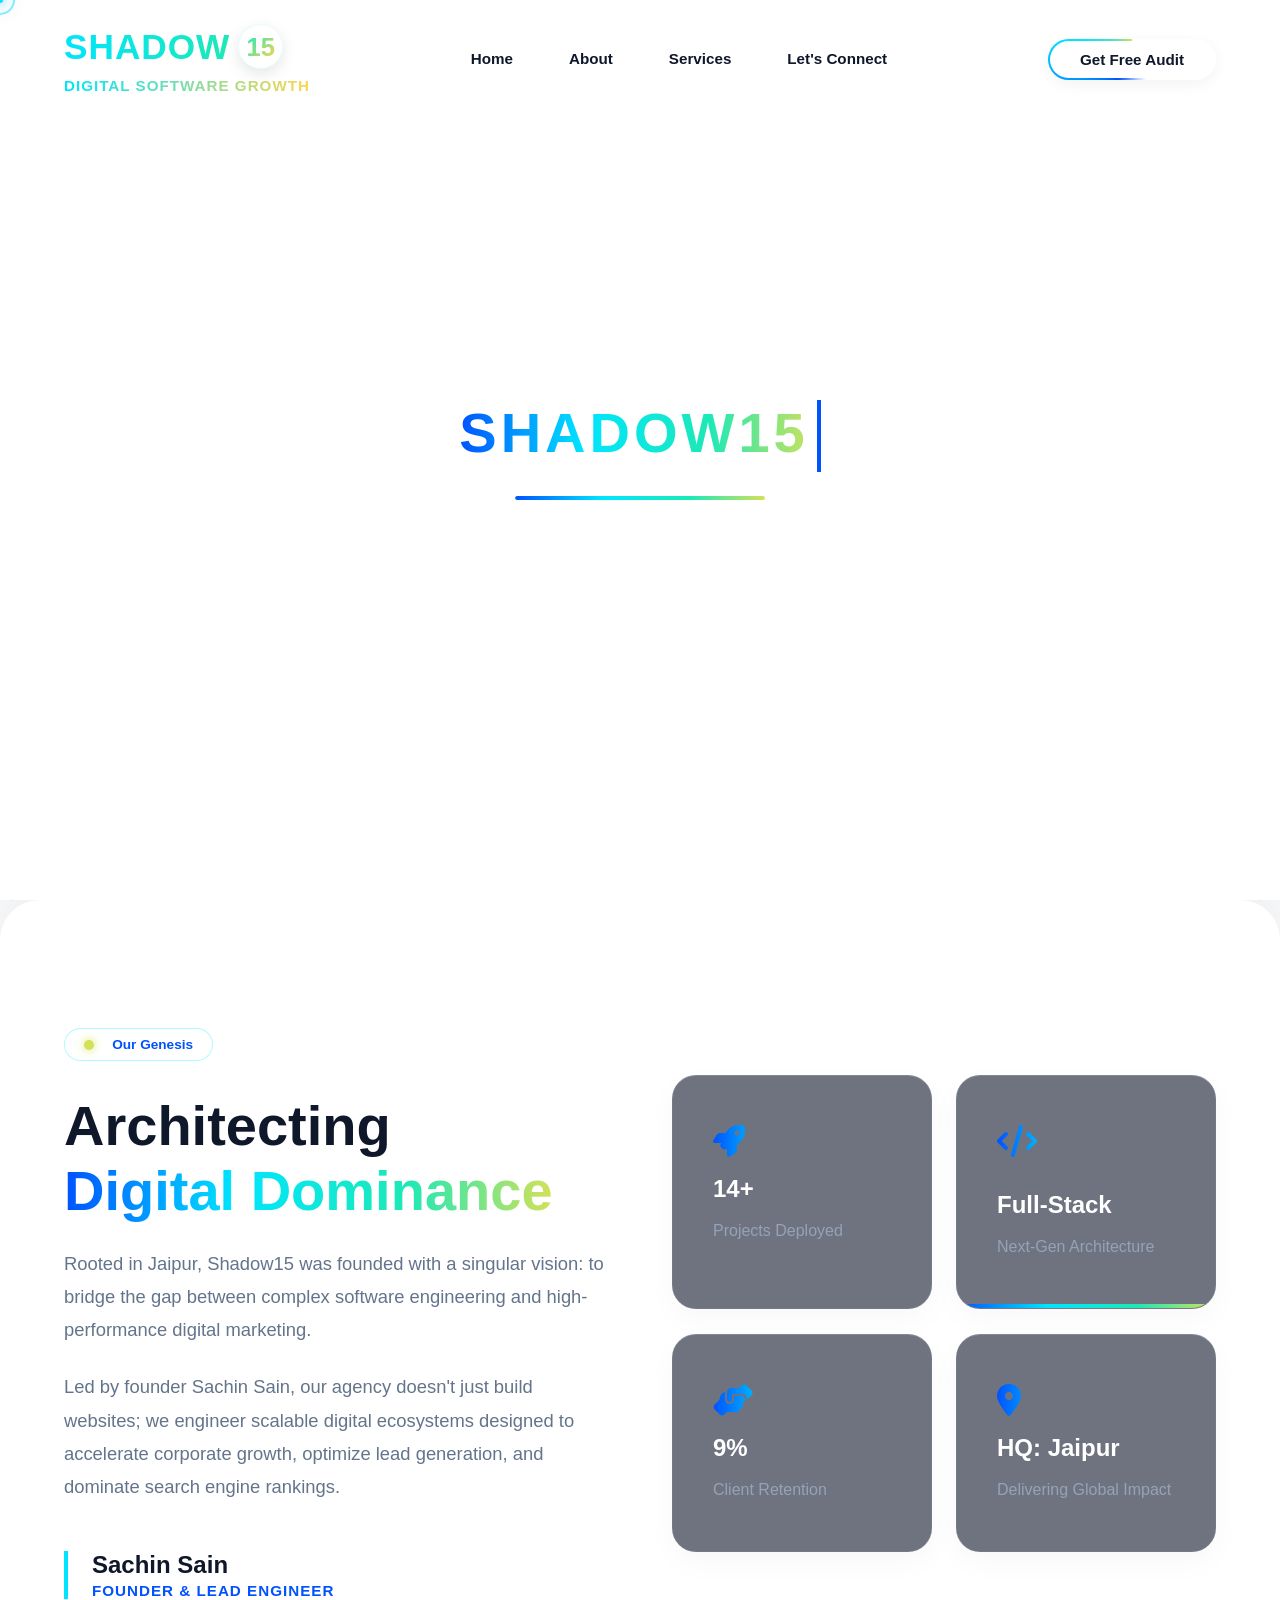
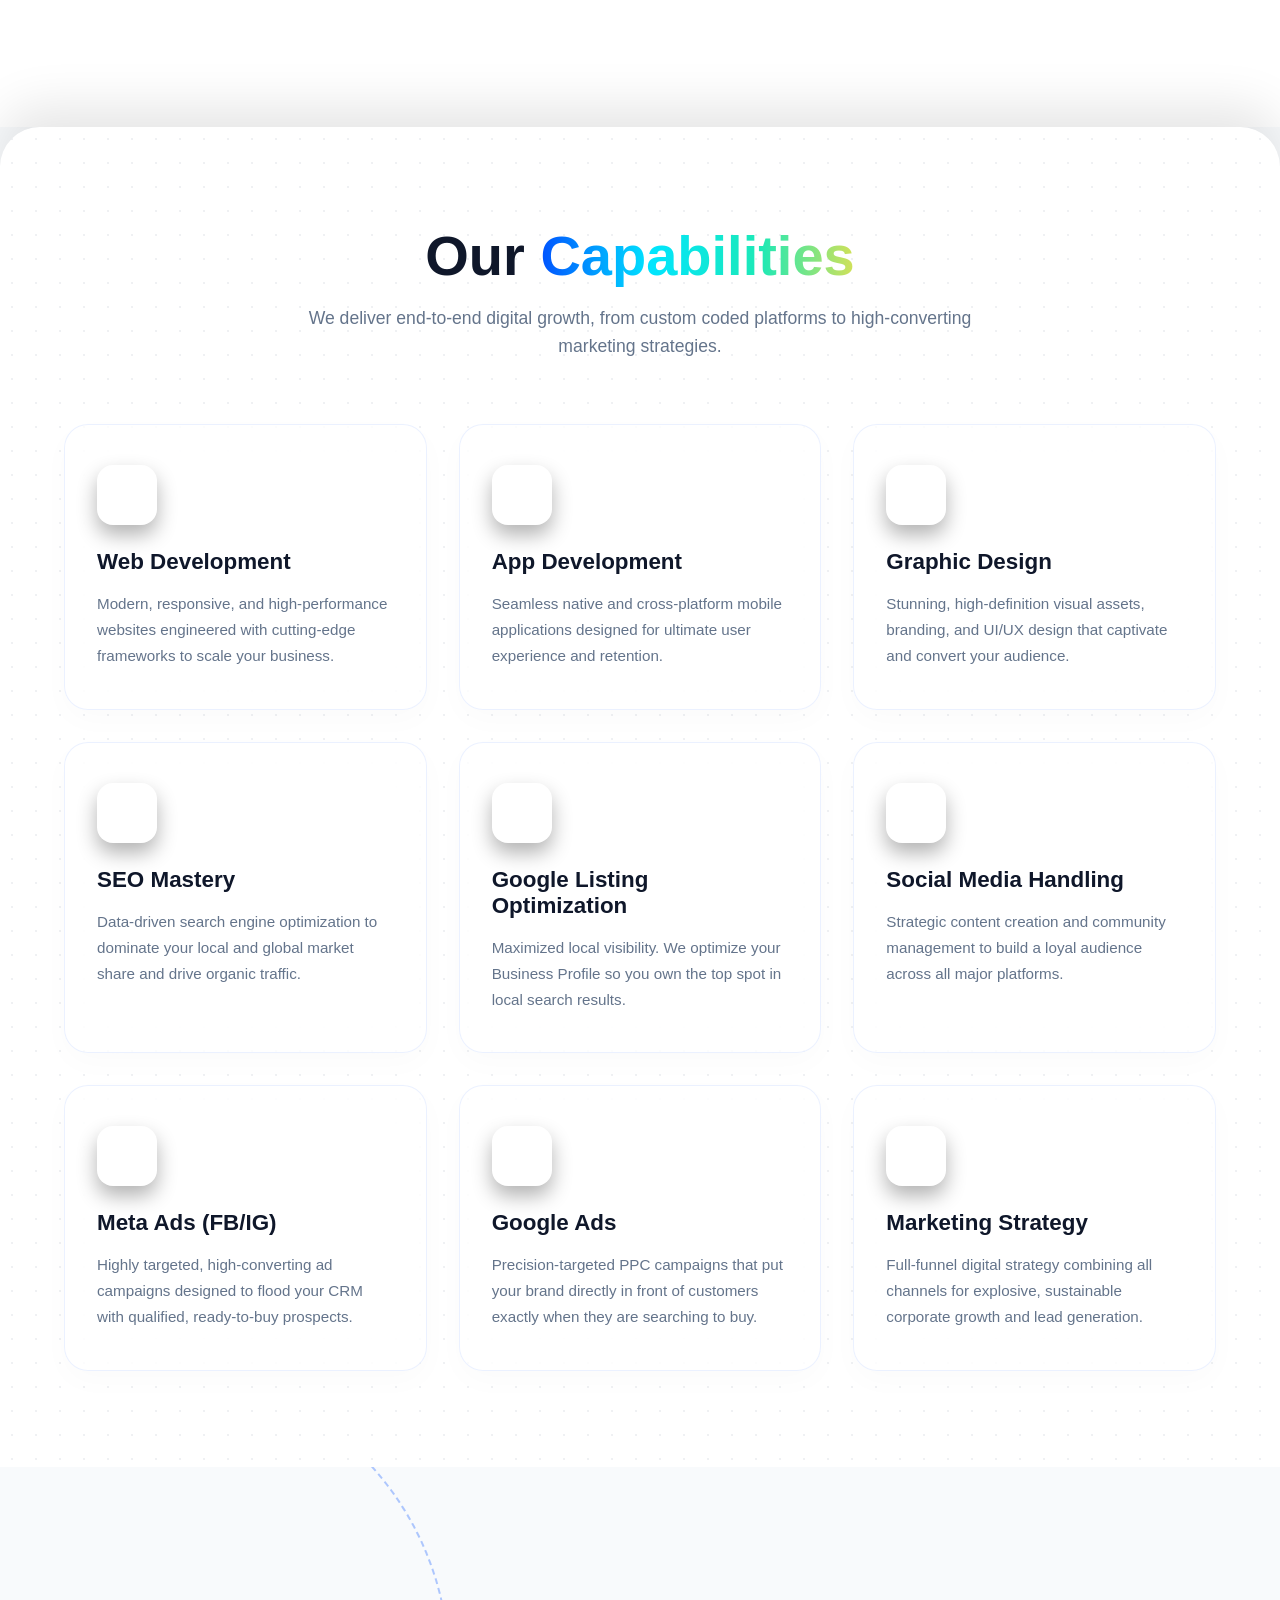
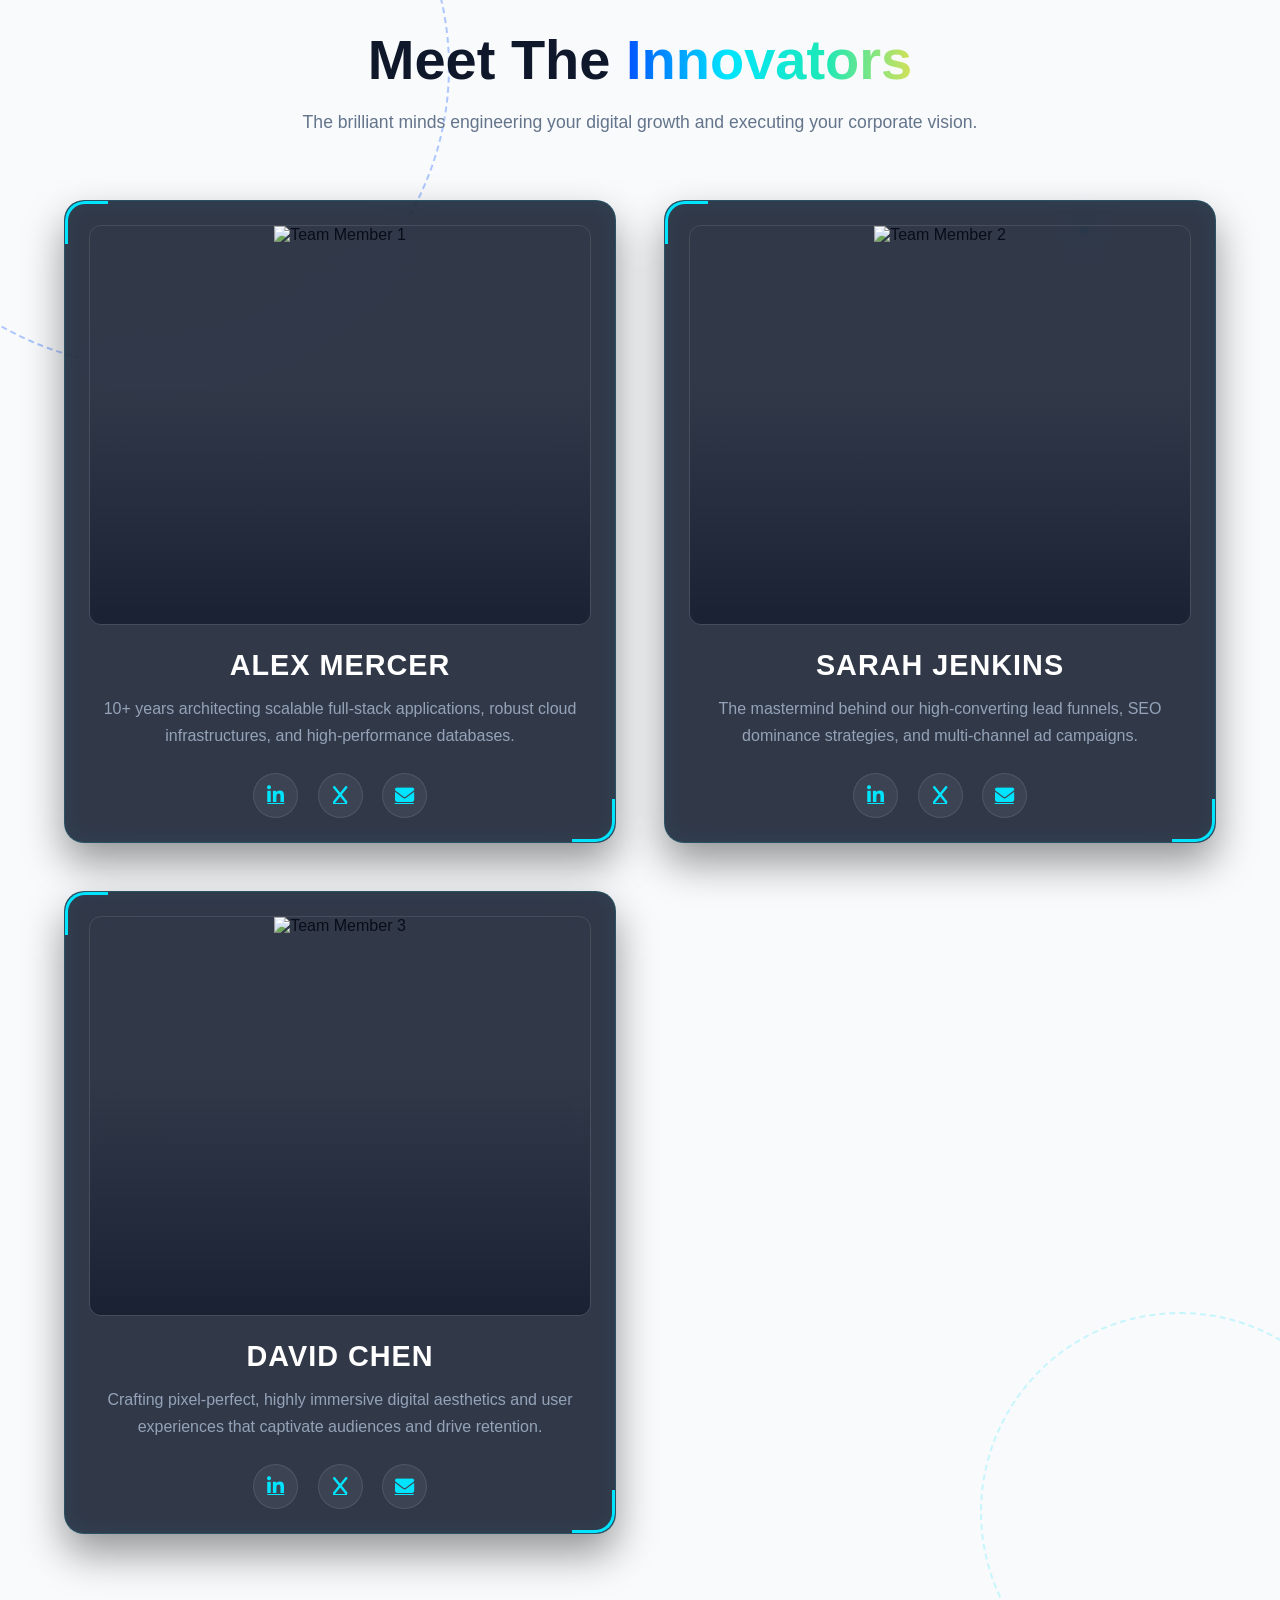
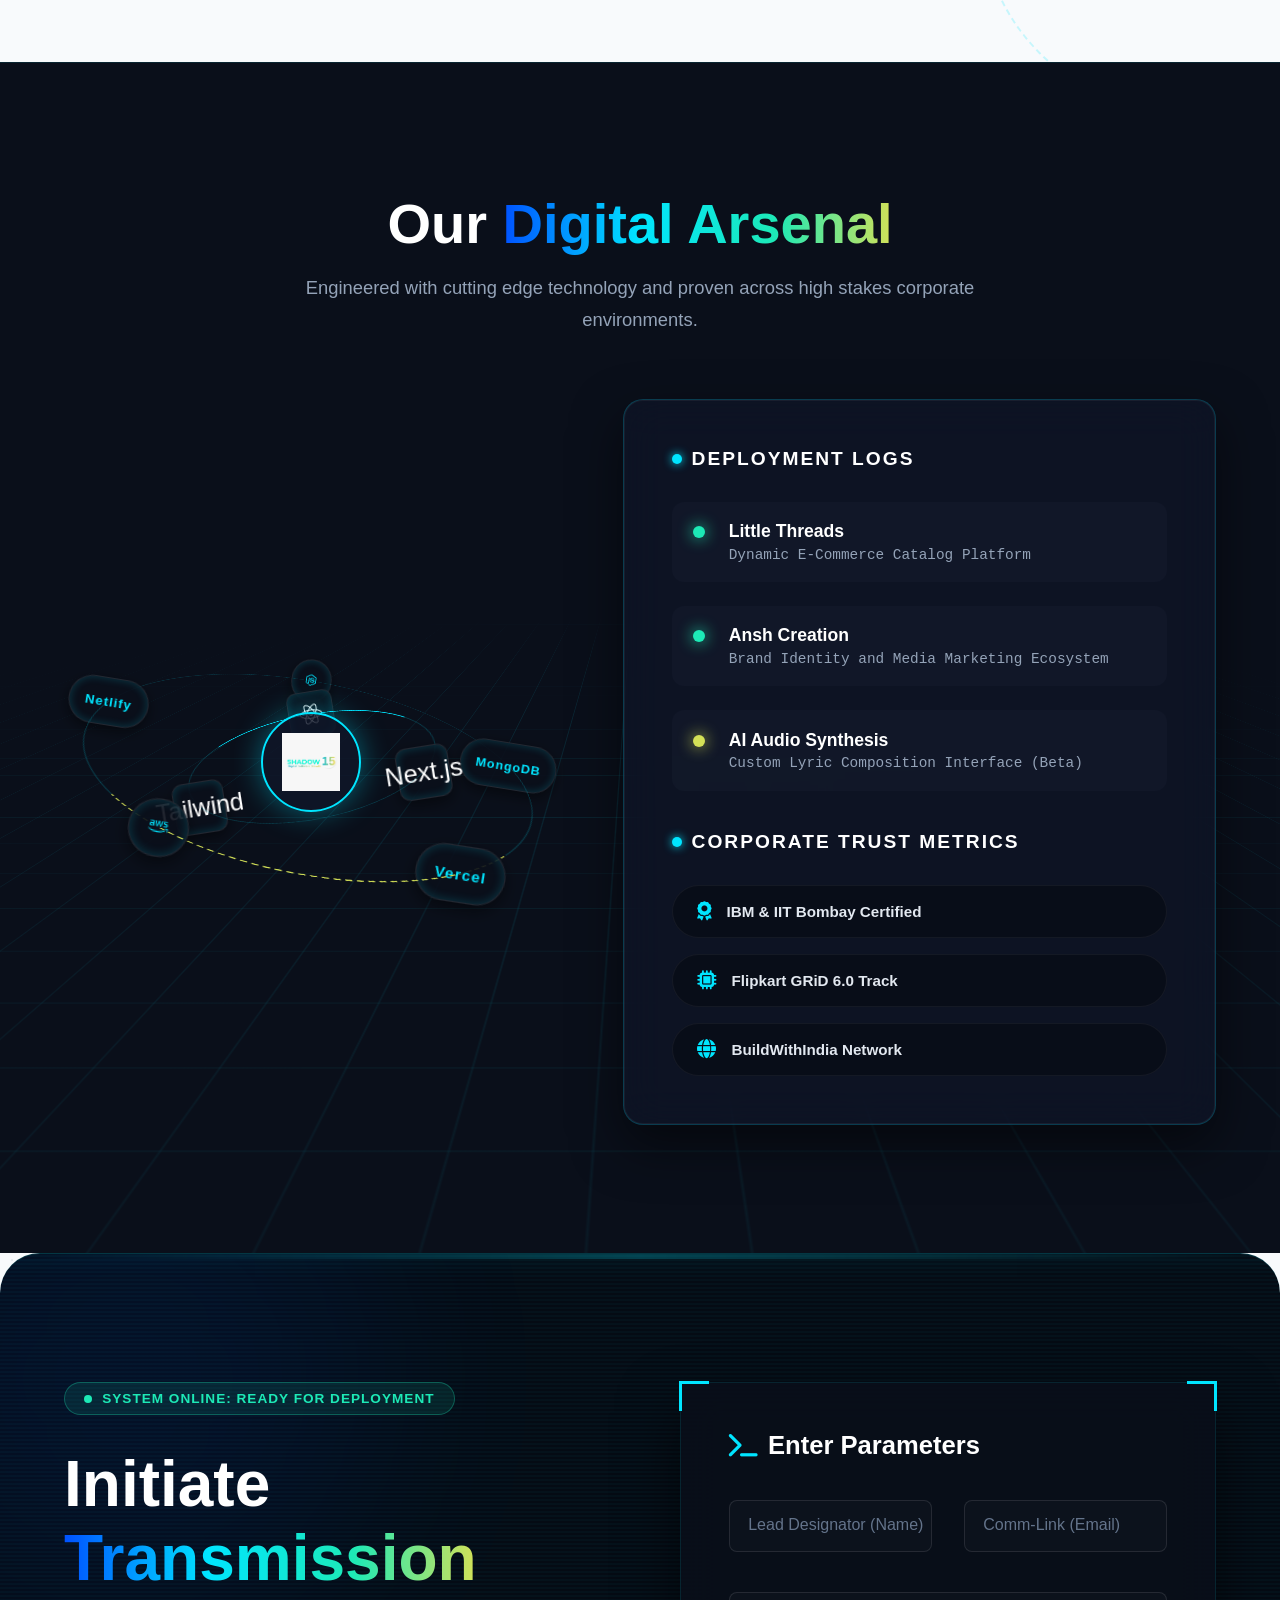
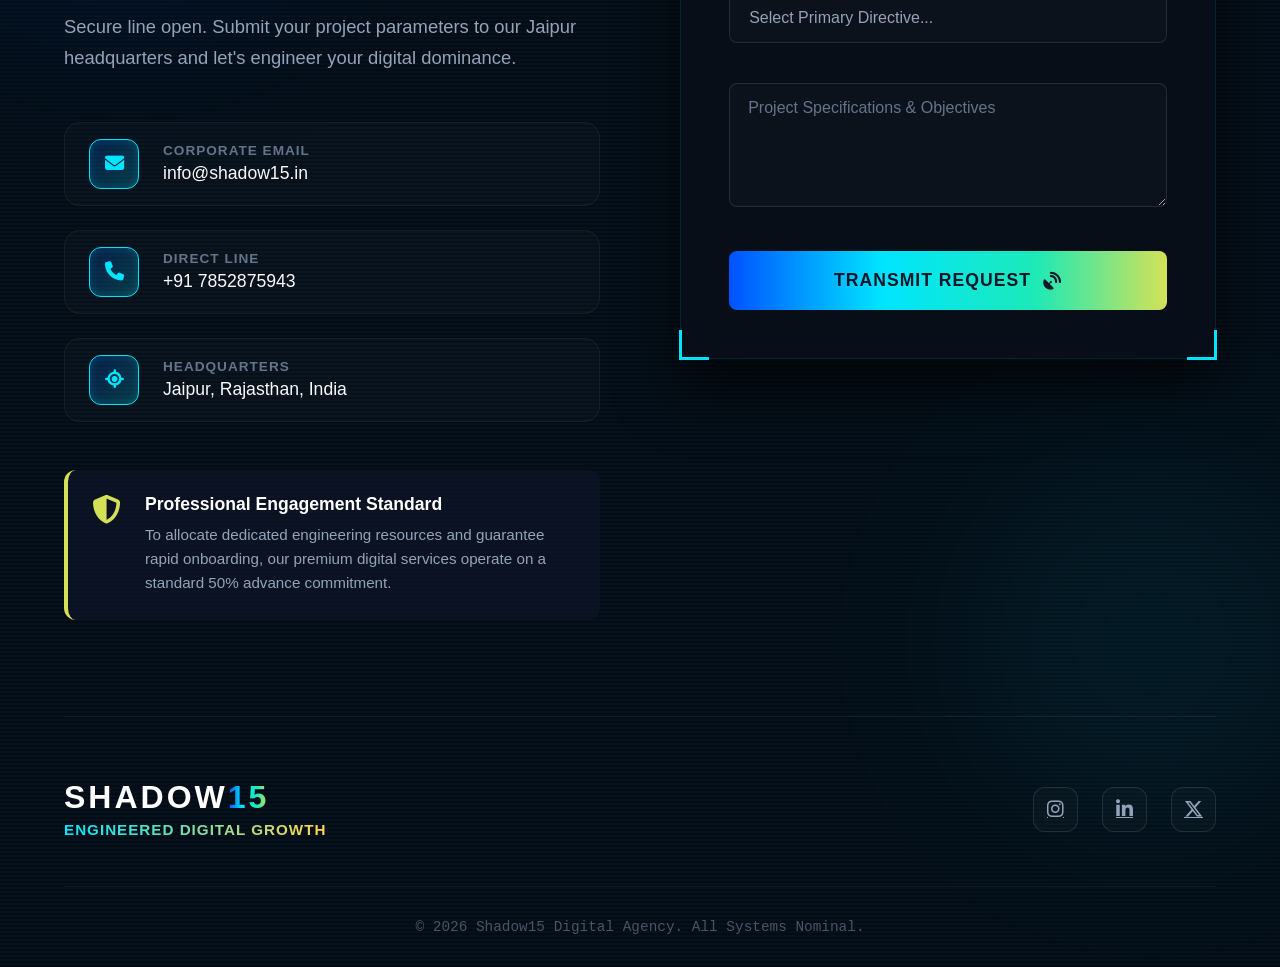
==== commit 1057e666: "navbar links updated" ====
--- a/index.html
+++ b/index.html
@@ -3,12 +3,49 @@
 <head>
     <meta charset="UTF-8">
     <meta name="viewport" content="width=device-width, initial-scale=1.0">
-    <title>Shadow15 | Digital Software Growth</title>
-    
+
+    <!-- Primary SEO -->
+    <title>Shadow15 | Digital Marketing Agency, SEO & Website Development</title>
+
+    <meta name="description" content="Shadow15 is a full-service digital marketing agency providing SEO, website development, web application development, Google Ads, Meta Ads, social media management, graphic design, branding, and business growth solutions for startups, small businesses, and growing brands.">
+
+    <meta name="keywords" content="Digital Marketing Agency, SEO Services, Website Development, Web Application Development, Google Ads Management, Meta Ads Management, Social Media Marketing, Graphic Design Services, Branding Agency, Ecommerce Website Development">
+
+    <meta name="author" content="Shadow15">
+
+    <!-- Search Engine Indexing -->
+    <meta name="robots" content="index, follow">
+
+    <!-- Canonical URL -->
+    <link rel="canonical" href="https://www.shadow15.in/">
+
+    <!-- Open Graph (Facebook, WhatsApp, LinkedIn) -->
+    <meta property="og:type" content="website">
+    <meta property="og:title" content="Shadow15 | Digital Marketing Agency, SEO & Website Development">
+    <meta property="og:description" content="Grow your business with SEO, Website Development, Google Ads, Meta Ads, Social Media Management, Graphic Design, and Branding solutions from Shadow15.">
+    <meta property="og:url" content="https://www.shadow15.com/">
+    <meta property="og:site_name" content="Shadow15">
+    <meta property="og:image" content="https://www.shadow15.in/assets/og-image.jpg">
+
+    <!-- Twitter/X Sharing -->
+    <meta name="twitter:card" content="summary_large_image">
+    <meta name="twitter:title" content="Shadow15 | Digital Marketing Agency">
+    <meta name="twitter:description" content="Professional SEO, Website Development, Google Ads, Meta Ads, Social Media Marketing, and Branding Services.">
+    <meta name="twitter:image" content="https://www.shadow15.in/assets/og-image.jpg">
+
+    <!-- Theme Color -->
+    <meta name="theme-color" content="#000000">
+
+    <!-- Favicon -->
+    <link rel="icon" type="image/png" href="assets/favicon.png">
+
+    <!-- Font Awesome -->
     <link rel="stylesheet" href="https://cdnjs.cloudflare.com/ajax/libs/font-awesome/6.4.0/css/all.min.css">
-    
+
+    <!-- Main Stylesheet -->
     <link rel="stylesheet" href="style.css">
 </head>
+
 <body class="loading">
 
     <div id="preloader">
@@ -64,19 +101,19 @@
         <!-- Navigation Links Start -->
         <ul class="nav-links" id="nav-links">
 
-            <li><a href="#home" class="nav-item active">Home</a></li>
-
-            <li><a href="#about" class="nav-item">About</a></li>
-
-            <li><a href="#services" class="nav-item">Services</a></li>
-
-            <li><a href="#connect" class="nav-item">Let's Connect</a></li>
+            <li><a href="index.html" class="nav-item active">Home</a></li>
+
+            <li><a href="about.html" class="nav-item">About</a></li>
+
+            <li><a href="service.html" class="nav-item">Services</a></li>
+
+            <li><a href="contact.html" class="nav-item">Let's Connect</a></li>
 
 
             <!-- Mobile CTA Start -->
             <li class="mobile-cta-wrapper">
 
-                <a href="#audit" class="nav-cta">
+                <a href="contact.html" class="nav-cta">
                     <span class="cta-text">Get Free Audit</span>
                 </a>
 
@@ -90,7 +127,7 @@
         <!-- Desktop CTA Start -->
         <div class="nav-action" id="nav-action">
 
-            <a href="#audit" class="nav-cta">
+            <a href="contact.html" class="nav-cta">
                 <span class="cta-text">Get Free Audit</span>
             </a>
 
--- a/style.css
+++ b/style.css
@@ -1532,4 +1532,1606 @@
     .input-row { grid-template-columns: 1fr; gap: 0; }
     .cyber-form-container { padding: 2rem 1.5rem; }
     .footer-content-pro { flex-direction: column; gap: 2rem; text-align: center; }
+}
+
+
+
+/* =========================================
+   14. ABOUT PAGE: System Diagnostics Theme
+========================================= */
+
+.about-page-main {
+    background-color: #050B14; /* Deep cyber black to match the terminal look */
+    overflow: hidden;
+}
+
+/* --- 1. About Hero Section --- */
+.about-hero {
+    position: relative;
+    padding: 12rem 5% 8rem 5%;
+    text-align: center;
+    border-bottom: 1px solid rgba(0, 229, 255, 0.1);
+    z-index: 2;
+}
+
+/* 3D Animated Topographical Grid */
+.cyber-grid-bg {
+    position: absolute;
+    bottom: -30%; left: -50%; width: 200%; height: 150%;
+    background-image: 
+        linear-gradient(rgba(0, 229, 255, 0.15) 1px, transparent 1px),
+        linear-gradient(90deg, rgba(0, 229, 255, 0.15) 1px, transparent 1px);
+    background-size: 50px 50px;
+    transform: perspective(1000px) rotateX(75deg);
+    animation: gridScanForward 10s linear infinite;
+    mask-image: radial-gradient(ellipse at top, rgba(0,0,0,1) 0%, transparent 70%);
+    -webkit-mask-image: radial-gradient(ellipse at top, rgba(0,0,0,1) 0%, transparent 70%);
+    z-index: 0;
+}
+
+@keyframes gridScanForward {
+    0% { transform: perspective(1000px) rotateX(75deg) translateY(0); }
+    100% { transform: perspective(1000px) rotateX(75deg) translateY(50px); }
+}
+
+.about-hero-content {
+    position: relative;
+    z-index: 2;
+    max-width: 800px;
+    margin: 0 auto;
+}
+
+/* --- 2. The Genesis Section --- */
+.genesis-section {
+    position: relative;
+    padding: 8rem 5%;
+    z-index: 3;
+}
+
+.genesis-container {
+    display: grid;
+    grid-template-columns: 1fr 1fr;
+    gap: 5rem;
+    align-items: center;
+    max-width: 1400px;
+    margin: 0 auto;
+}
+
+/* Terminal Text Box */
+.terminal-text-box {
+    background: rgba(15, 23, 42, 0.6);
+    backdrop-filter: blur(20px);
+    -webkit-backdrop-filter: blur(20px);
+    border-left: 3px solid var(--cyan);
+    padding: 2.5rem;
+    border-radius: 0 16px 16px 0;
+    box-shadow: 15px 15px 30px rgba(0,0,0,0.4), inset 0 0 20px rgba(0, 229, 255, 0.05);
+    margin-top: 2rem;
+}
+
+.terminal-text-box p {
+    margin-bottom: 1.5rem;
+    font-size: 1.1rem;
+}
+.terminal-text-box p:last-child { margin-bottom: 0; }
+
+/* 3D Holographic Cyber Core */
+.genesis-visual {
+    display: flex;
+    justify-content: center;
+    align-items: center;
+}
+
+.tech-cube-wrapper {
+    position: relative;
+    width: 350px;
+    height: 350px;
+    display: flex;
+    justify-content: center;
+    align-items: center;
+    perspective: 1000px;
+}
+
+.cyber-core {
+    position: relative;
+    width: 100%;
+    height: 100%;
+    transform-style: preserve-3d;
+    transform: rotateX(60deg) rotateY(-20deg); /* Tilts the core into 3D space */
+}
+
+/* The Spinning Energy Rings */
+.core-ring {
+    position: absolute;
+    top: 50%; left: 50%;
+    border-radius: 50%;
+    transform-style: preserve-3d;
+}
+
+.core-ring-1 {
+    width: 100%; height: 100%;
+    margin-top: -50%; margin-left: -50%;
+    border: 2px dashed rgba(0, 229, 255, 0.5);
+    border-top: 4px solid var(--cyan);
+    animation: spinAxis1 10s linear infinite;
+    box-shadow: inset 0 0 20px rgba(0, 229, 255, 0.2);
+}
+
+.core-ring-2 {
+    width: 75%; height: 75%;
+    margin-top: -37.5%; margin-left: -37.5%;
+    border: 2px solid rgba(29, 233, 182, 0.3);
+    border-bottom: 4px solid var(--yellow-green);
+    animation: spinAxis2 7s linear infinite reverse;
+}
+
+.core-ring-3 {
+    width: 50%; height: 50%;
+    margin-top: -25%; margin-left: -25%;
+    border: 1px solid rgba(0, 82, 255, 0.4);
+    border-right: 4px solid var(--deep-blue);
+    animation: spinAxis3 5s linear infinite;
+}
+
+@keyframes spinAxis1 { 100% { transform: rotateZ(360deg) rotateX(15deg); } }
+@keyframes spinAxis2 { 100% { transform: rotateZ(360deg) rotateY(15deg); } }
+@keyframes spinAxis3 { 100% { transform: rotateZ(360deg) rotateX(-15deg); } }
+
+/* The Glowing Center Core */
+.core-center {
+    position: absolute;
+    top: 50%; left: 50%;
+    transform: translate(-50%, -50%) rotateX(-60deg) rotateY(20deg); /* Counters the parent tilt to stand upright */
+    width: 60px; height: 60px;
+    background: var(--brand-gradient);
+    border-radius: 50%;
+    display: flex; justify-content: center; align-items: center;
+    font-size: 1.5rem; color: #fff;
+    box-shadow: 0 0 40px 10px rgba(0, 229, 255, 0.6);
+    animation: corePulseEnergy 2s ease-in-out infinite alternate;
+}
+
+@keyframes corePulseEnergy {
+    0% { transform: translate(-50%, -50%) rotateX(-60deg) rotateY(20deg) scale(0.9); box-shadow: 0 0 20px 5px rgba(0, 229, 255, 0.4); }
+    100% { transform: translate(-50%, -50%) rotateX(-60deg) rotateY(20deg) scale(1.1); box-shadow: 0 0 50px 15px rgba(0, 229, 255, 0.8); }
+}
+
+
+/* --- 3. Core Directives (HUD Cards) --- */
+.directives-section {
+    padding: 6rem 5% 10rem 5%;
+    background: radial-gradient(ellipse at center, #0A111F 0%, #050B14 100%);
+}
+
+.directives-grid {
+    display: grid;
+    grid-template-columns: repeat(auto-fit, minmax(320px, 1fr));
+    gap: 3rem;
+    max-width: 1400px;
+    margin: 0 auto;
+}
+
+.hud-card {
+    background: rgba(10, 15, 26, 0.8);
+    backdrop-filter: blur(15px);
+    -webkit-backdrop-filter: blur(15px);
+    border: 1px solid rgba(0, 229, 255, 0.1);
+    border-radius: 4px; /* Sharp technical corners */
+    padding: 3rem 2rem;
+    position: relative;
+    transition: all 0.4s ease;
+    text-align: left;
+}
+
+/* Cyber HUD Bracket Accents */
+.hud-corner {
+    position: absolute; width: 25px; height: 25px;
+    pointer-events: none; transition: all 0.4s ease;
+}
+.hud-corner.top-left { top: -2px; left: -2px; border-top: 3px solid var(--cyan); border-left: 3px solid var(--cyan); }
+.hud-corner.bottom-right { bottom: -2px; right: -2px; border-bottom: 3px solid var(--cyan); border-right: 3px solid var(--cyan); }
+
+.hud-card:hover {
+    transform: translateY(-10px);
+    background: rgba(15, 23, 42, 0.9);
+    box-shadow: 0 20px 40px rgba(0, 0, 0, 0.5), inset 0 0 15px rgba(0, 229, 255, 0.1);
+    border-color: rgba(0, 229, 255, 0.3);
+}
+
+.hud-card:hover .hud-corner { width: 40px; height: 40px; }
+
+.hud-icon {
+    font-size: 2.5rem;
+    color: var(--cyan);
+    margin-bottom: 1.5rem;
+    display: inline-block;
+    filter: drop-shadow(0 0 10px rgba(0, 229, 255, 0.4));
+    transition: transform 0.4s ease;
+}
+
+.hud-card:hover .hud-icon { transform: scale(1.1) rotate(5deg); }
+
+.hud-card h3 {
+    color: #FFFFFF; font-size: 1.4rem; font-weight: 800;
+    margin-bottom: 1rem; text-transform: uppercase; letter-spacing: 1px;
+}
+
+.hud-card p {
+    color: #94A3B8; line-height: 1.7; font-size: 1rem;
+}
+
+
+/* --- Mobile Adjustments --- */
+@media (max-width: 900px) {
+    .about-hero { padding: 8rem 5% 5rem 5%; }
+    
+    .genesis-container { grid-template-columns: 1fr; gap: 4rem; }
+    
+    .tech-cube-wrapper { width: 250px; height: 250px; margin: 0 auto; }
+    
+    .terminal-text-box { padding: 1.5rem; border-radius: 8px; border-left: 2px solid var(--cyan); }
+    
+    .directives-grid { grid-template-columns: 1fr; gap: 2rem; }
+}
+
+
+/* =========================================
+   18. SERVICES PAGE: Matrix & Tech Stack
+========================================= */
+
+.services-page-main {
+    background-color: #050B14;
+    overflow: hidden;
+}
+
+/* --- 1. Services Hero Section --- */
+.services-hero {
+    position: relative;
+    padding: 12rem 5% 8rem 5%;
+    text-align: center;
+    border-bottom: 1px solid rgba(0, 229, 255, 0.1);
+    z-index: 2;
+}
+
+/* Animated Particle Dust Background */
+.particle-network {
+    position: absolute; inset: 0; z-index: 0;
+    background-image: radial-gradient(circle at 50% 50%, rgba(0, 229, 255, 0.05) 0%, transparent 60%);
+}
+.particle-network::before, .particle-network::after {
+    content: ''; position: absolute; inset: -50%;
+    background-image: radial-gradient(rgba(255, 255, 255, 0.1) 1px, transparent 1px);
+    background-size: 100px 100px;
+    animation: driftStars 60s linear infinite;
+    opacity: 0.5;
+}
+.particle-network::after {
+    background-size: 70px 70px;
+    animation: driftStars 40s linear infinite reverse;
+    opacity: 0.3;
+}
+@keyframes driftStars { 0% { transform: rotate(0deg) translateY(0); } 100% { transform: rotate(360deg) translateY(200px); } }
+
+.services-hero-content {
+    position: relative; z-index: 2;
+    max-width: 900px; margin: 0 auto;
+}
+
+/* --- 2. Core Service Offerings (Alternating 3D Layout) --- */
+.core-services-section { padding: 8rem 5%; position: relative; z-index: 3; }
+.services-container { max-width: 1300px; margin: 0 auto; }
+
+.service-detail-card {
+    display: flex; align-items: center; gap: 5rem;
+    margin-bottom: 8rem;
+}
+.service-detail-card:last-child { margin-bottom: 0; }
+
+/* The Reverse Layout class flips the image and text */
+.service-detail-card.reverse-layout { flex-direction: row-reverse; }
+
+.service-info { flex: 1; }
+.service-info h2 { font-size: 2.5rem; font-weight: 900; margin-bottom: 1.5rem; line-height: 1.2; }
+.service-info p { font-size: 1.1rem; line-height: 1.8; margin-bottom: 2rem; }
+
+/* Checklist Features */
+.service-features { display: grid; grid-template-columns: 1fr 1fr; gap: 1rem; }
+.service-features span {
+    display: flex; align-items: center; gap: 10px;
+    color: #E2E8F0; font-weight: 600; font-size: 0.95rem;
+}
+.service-features i { color: var(--cyan); background: rgba(0, 229, 255, 0.1); padding: 5px; border-radius: 50%; font-size: 0.8rem; }
+
+/* 3D Cyber Hexagon Visuals */
+.service-visual {
+    flex: 1; display: flex; justify-content: center; align-items: center;
+    perspective: 1200px;
+}
+
+.cyber-icon-hex {
+    width: 250px; height: 250px;
+    position: relative; transform-style: preserve-3d;
+    background: rgba(15, 23, 42, 0.6);
+    border: 2px solid rgba(0, 229, 255, 0.3);
+    border-radius: 30px;
+    display: flex; justify-content: center; align-items: center;
+    font-size: 5rem; color: #fff;
+    box-shadow: 0 20px 50px rgba(0, 0, 0, 0.5), inset 0 0 30px rgba(0, 229, 255, 0.1);
+    animation: floatVisual 6s ease-in-out infinite;
+    transition: all 0.5s ease;
+}
+.cyber-icon-hex::before {
+    content: ''; position: absolute; inset: -15px;
+    border: 2px dashed rgba(29, 233, 182, 0.3); border-radius: 40px;
+    animation: spinSlowly 20s linear infinite;
+}
+.cyber-icon-hex i {
+    background: var(--brand-gradient);
+    -webkit-background-clip: text; -webkit-text-fill-color: transparent;
+    filter: drop-shadow(0 10px 20px rgba(0, 229, 255, 0.4));
+    transform: translateZ(50px); /* 3D Pop out effect */
+}
+
+.service-detail-card:hover .cyber-icon-hex {
+    transform: rotateY(15deg) rotateX(10deg);
+    border-color: var(--cyan);
+    box-shadow: 0 30px 60px rgba(0, 229, 255, 0.2), inset 0 0 50px rgba(0, 229, 255, 0.3);
+}
+
+@keyframes floatVisual { 0%, 100% { transform: translateY(0); } 50% { transform: translateY(-20px); } }
+@keyframes spinSlowly { 100% { transform: rotateZ(360deg); } }
+
+/* --- 3. Tech Stack Matrix (3D Glass Cards) --- */
+.tech-stack-section { padding: 6rem 5% 8rem 5%; background: radial-gradient(ellipse at bottom, #0A111F 0%, #050B14 100%); border-top: 1px solid rgba(255, 255, 255, 0.05); }
+
+.stack-grid {
+    display: grid; grid-template-columns: repeat(auto-fit, minmax(300px, 1fr));
+    gap: 3rem; margin-top: 4rem;
+    perspective: 1000px; /* Enables 3D for children */
+}
+
+.stack-category {
+    background: rgba(255, 255, 255, 0.02);
+    border: 1px solid rgba(255, 255, 255, 0.08);
+    backdrop-filter: blur(20px); border-radius: 16px; padding: 2.5rem;
+    transform-style: preserve-3d; transition: transform 0.5s ease, box-shadow 0.5s ease;
+}
+.stack-category:hover {
+    transform: translateY(-10px) rotateX(5deg) rotateY(-5deg);
+    box-shadow: 20px 20px 40px rgba(0, 0, 0, 0.5), inset 0 0 0 1px rgba(0, 229, 255, 0.3);
+}
+
+.stack-category h3 { color: #fff; font-size: 1.3rem; margin-bottom: 2rem; display: flex; align-items: center; gap: 12px; transform: translateZ(30px); }
+.stack-category h3 i { color: var(--yellow-green); }
+
+.tech-tags { display: flex; flex-wrap: wrap; gap: 1rem; transform: translateZ(20px); }
+.tech-tag {
+    background: rgba(0, 229, 255, 0.05); border: 1px solid rgba(0, 229, 255, 0.2);
+    color: #94A3B8; padding: 0.6rem 1.2rem; border-radius: 50px; font-size: 0.9rem; font-weight: 600;
+    transition: all 0.3s ease;
+}
+.tech-category:hover .tech-tag { color: #fff; }
+.tech-tag:hover { background: var(--cyan); color: #0F172A !important; box-shadow: 0 0 15px rgba(0, 229, 255, 0.5); transform: translateY(-3px); }
+
+/* --- 4. Deployment Protocol (Neon Timeline) --- */
+.deployment-protocol { padding: 6rem 5% 10rem 5%; }
+
+.timeline-container { position: relative; max-width: 900px; margin: 4rem auto 0 auto; padding-left: 3rem; }
+
+/* The Glowing Vertical Line */
+.timeline-line {
+    position: absolute; top: 0; left: 15px; width: 4px; height: 100%;
+    background: linear-gradient(to bottom, var(--cyan), var(--yellow-green), transparent);
+    border-radius: 10px; opacity: 0.3;
+}
+
+.timeline-step { position: relative; margin-bottom: 4rem; display: flex; align-items: flex-start; }
+.timeline-step:last-child { margin-bottom: 0; }
+
+.step-dot {
+    position: absolute; left: -3rem; top: 0;
+    width: 35px; height: 35px; background: #050B14; border: 3px solid var(--cyan);
+    border-radius: 50%; display: flex; justify-content: center; align-items: center;
+    color: #fff; font-weight: 900; font-size: 1rem; z-index: 2;
+    box-shadow: 0 0 20px rgba(0, 229, 255, 0.4);
+    transition: all 0.4s ease;
+}
+.timeline-step:hover .step-dot { background: var(--cyan); color: #050B14; transform: scale(1.2); }
+
+.step-content {
+    background: rgba(15, 23, 42, 0.4); border: 1px solid rgba(255, 255, 255, 0.05);
+    padding: 2rem; border-radius: 12px; transition: all 0.3s ease;
+    width: 100%;
+}
+.timeline-step:hover .step-content { background: rgba(15, 23, 42, 0.8); border-color: rgba(0, 229, 255, 0.3); transform: translateX(10px); }
+
+.step-content h4 { color: #fff; font-size: 1.4rem; margin-bottom: 0.8rem; }
+.step-content p { color: #94A3B8; line-height: 1.7; font-size: 1rem; }
+
+
+/* =========================================
+   19. Services Page: Mobile Optimizations
+========================================= */
+
+@media (max-width: 1024px) {
+    .service-detail-card, .service-detail-card.reverse-layout {
+        flex-direction: column; gap: 3rem; text-align: center;
+    }
+    .service-features { text-align: left; } /* Keep bullets left-aligned for readability */
+    .stack-grid { grid-template-columns: 1fr; }
+}
+
+@media (max-width: 600px) {
+    .services-hero { padding: 8rem 5% 4rem 5%; }
+    .services-hero h1.hero-title { font-size: 2.5rem; }
+    
+    .service-info h2 { font-size: 1.8rem; }
+    .cyber-icon-hex { width: 180px; height: 180px; font-size: 3.5rem; }
+    .service-features { grid-template-columns: 1fr; } /* Stack features on tiny screens */
+    
+    .timeline-container { padding-left: 2rem; }
+    .timeline-line { left: 5px; }
+    .step-dot { left: -2rem; width: 30px; height: 30px; font-size: 0.9rem; }
+    .step-content { padding: 1.5rem; }
+    .step-content h4 { font-size: 1.2rem; }
+}
+
+
+
+/* =========================================
+   20. The Shadow15 Advantage (Comparison Matrix)
+========================================= */
+
+.advantage-section {
+    padding: 8rem 5%;
+    background: radial-gradient(circle at center, #0A111F 0%, #050B14 100%);
+    position: relative;
+    z-index: 3;
+    border-top: 1px solid rgba(255, 255, 255, 0.05);
+}
+
+.comparison-grid {
+    display: grid;
+    /* The 1.1fr makes the Shadow15 card slightly wider, emphasizing superiority */
+    grid-template-columns: 1fr 1.1fr; 
+    gap: 3rem;
+    align-items: center;
+    perspective: 1200px; /* Crucial for 3D depth */
+    margin-top: 4rem;
+    max-width: 1300px;
+    margin-inline: auto;
+}
+
+/* Base Card Styling */
+.compare-card {
+    padding: 3rem;
+    border-radius: 20px;
+    transition: all 0.6s cubic-bezier(0.175, 0.885, 0.32, 1.275);
+    transform-style: preserve-3d;
+    position: relative;
+}
+
+.card-header { display: flex; align-items: center; gap: 1.5rem; margin-bottom: 2.5rem; transform: translateZ(20px); }
+.icon-box { width: 55px; height: 55px; border-radius: 14px; display: flex; justify-content: center; align-items: center; font-size: 1.6rem; }
+.compare-card h3 { color: #FFFFFF; font-size: 1.6rem; margin-bottom: 0.4rem; font-weight: 800; letter-spacing: 0.5px; }
+.status-badge { font-size: 0.75rem; font-weight: 800; padding: 0.4rem 1rem; border-radius: 50px; text-transform: uppercase; letter-spacing: 1px; }
+
+.compare-list { list-style: none; margin-bottom: 3rem; transform: translateZ(10px); }
+.compare-list li { color: #94A3B8; margin-bottom: 1.2rem; display: flex; align-items: center; gap: 1rem; font-size: 1.05rem; font-weight: 500; }
+.compare-list i { font-size: 1.2rem; }
+
+/* -------------------------------------
+   The "Standard Build" (Negative UI)
+------------------------------------- */
+.standard-build {
+    background: rgba(20, 15, 15, 0.5); /* Slight reddish-black tint */
+    border: 1px solid rgba(255, 82, 82, 0.1);
+    /* Pushes it back in 3D space */
+    transform: translateZ(-30px);
+    opacity: 0.85;
+    filter: grayscale(30%);
+}
+
+.standard-build:hover {
+    transform: translateZ(0);
+    opacity: 1;
+    border-color: rgba(255, 82, 82, 0.3);
+    filter: grayscale(0%);
+    box-shadow: 0 10px 30px rgba(255, 82, 82, 0.05);
+}
+
+.alert-box { background: rgba(255, 82, 82, 0.1); color: #FF5252; border: 1px solid rgba(255, 82, 82, 0.3); }
+.error-badge { background: rgba(255, 82, 82, 0.1); color: #FF5252; border: 1px solid rgba(255, 82, 82, 0.3); }
+.standard-build .compare-list i { color: #FF5252; }
+
+/* -------------------------------------
+   The "Shadow15 Build" (Premium UI)
+------------------------------------- */
+.shadow-build {
+    background: rgba(10, 15, 26, 0.85);
+    backdrop-filter: blur(25px); -webkit-backdrop-filter: blur(25px);
+    border: 1px solid var(--cyan);
+    /* Pulls it forward and scales it up to assert dominance */
+    transform: translateZ(30px) scale(1.03);
+    box-shadow: 0 25px 50px rgba(0, 0, 0, 0.6), inset 0 0 20px rgba(0, 229, 255, 0.05);
+    z-index: 2;
+}
+
+.shadow-build:hover {
+    transform: translateZ(50px) scale(1.05);
+    box-shadow: 0 35px 70px rgba(0, 0, 0, 0.8), inset 0 0 40px rgba(0, 229, 255, 0.15);
+    border-color: rgba(0, 229, 255, 0.8);
+}
+
+.success-box { background: rgba(29, 233, 182, 0.1); color: var(--cyan); border: 1px solid var(--cyan); box-shadow: 0 0 20px rgba(0, 229, 255, 0.4); }
+.success-badge { background: rgba(29, 233, 182, 0.1); color: var(--cyan); border: 1px solid var(--cyan); }
+.shadow-build .compare-list i { color: var(--cyan); filter: drop-shadow(0 0 8px rgba(0, 229, 255, 0.6)); }
+
+/* HUD Corner Fixes for the Shadow card */
+.shadow-build .hud-corner { top: -2px; width: 30px; height: 30px; }
+.shadow-build:hover .hud-corner { width: 50px; height: 50px; }
+
+
+/* -------------------------------------
+   Animated Latency / Metric Bars
+------------------------------------- */
+.metric-visualizer {
+    background: rgba(0, 0, 0, 0.4);
+    padding: 1.5rem;
+    border-radius: 12px;
+    border: 1px solid rgba(255, 255, 255, 0.05);
+    transform: translateZ(20px);
+}
+
+.metric-label { display: flex; justify-content: space-between; margin-bottom: 1rem; color: #E2E8F0; font-size: 0.9rem; font-weight: 700; text-transform: uppercase; letter-spacing: 1px; }
+.bad-text { color: #FF5252; text-shadow: 0 0 10px rgba(255, 82, 82, 0.4); }
+.good-text { color: var(--cyan); text-shadow: 0 0 10px rgba(0, 229, 255, 0.4); }
+
+.bar-track { width: 100%; height: 8px; background: rgba(255, 255, 255, 0.05); border-radius: 10px; overflow: hidden; }
+.bar-fill { height: 100%; border-radius: 10px; width: 0; } /* Starts at 0 for animation */
+
+/* Custom Animations that trigger to fill the bars */
+.bad-fill { background: linear-gradient(90deg, #FF5252, #FF8A80); box-shadow: 0 0 10px rgba(255, 82, 82, 0.5); animation: fillBadBar 2s cubic-bezier(0.175, 0.885, 0.32, 1.275) 0.5s forwards; }
+.good-fill { background: linear-gradient(90deg, var(--cyan), var(--yellow-green)); box-shadow: 0 0 15px var(--cyan); animation: fillGoodBar 2s cubic-bezier(0.175, 0.885, 0.32, 1.275) 0.5s forwards; }
+
+@keyframes fillBadBar { to { width: 85%; } }
+@keyframes fillGoodBar { to { width: 10%; } }
+
+
+/* -------------------------------------
+   Live Telemetry Ticker Bottom Bar
+------------------------------------- */
+.telemetry-ticker-wrapper {
+    margin: 6rem auto 0 auto;
+    max-width: 1100px;
+    display: flex;
+    align-items: center;
+    background: rgba(15, 23, 42, 0.6);
+    border: 1px solid rgba(0, 229, 255, 0.2);
+    border-radius: 8px;
+    padding: 0.6rem 1rem;
+    box-shadow: 0 10px 30px rgba(0, 0, 0, 0.5);
+}
+
+.ticker-label {
+    flex-shrink: 0;
+    background: var(--brand-gradient);
+    color: #0F172A;
+    font-weight: 900;
+    font-size: 0.8rem;
+    padding: 0.5rem 1.2rem;
+    border-radius: 4px;
+    margin-right: 1.5rem;
+    display: flex; align-items: center; gap: 8px;
+    z-index: 2;
+    box-shadow: 0 0 15px rgba(0, 229, 255, 0.4);
+    letter-spacing: 1px;
+}
+
+/* Fades the edges of the ticker text */
+.ticker-overflow {
+    flex: 1; overflow: hidden; position: relative;
+    mask-image: linear-gradient(90deg, transparent, black 5%, black 95%, transparent);
+    -webkit-mask-image: linear-gradient(90deg, transparent, black 5%, black 95%, transparent);
+}
+
+.ticker-track {
+    display: flex; gap: 2.5rem; align-items: center; white-space: nowrap;
+    animation: tickerScroll 25s linear infinite;
+}
+
+.ticker-track span { color: #94A3B8; font-family: monospace; font-size: 0.95rem; font-weight: 600; letter-spacing: 1px; }
+.t-highlight { color: #FFFFFF; font-weight: 800; }
+.spacer { color: var(--cyan) !important; font-size: 1.2rem !important; text-shadow: 0 0 10px var(--cyan); }
+
+@keyframes tickerScroll {
+    0% { transform: translateX(0); }
+    100% { transform: translateX(-50%); } /* Moves exactly half width to loop the duplicate text */
+}
+
+
+/* =========================================
+   21. Comparison & Ticker Mobile Adjustments
+========================================= */
+
+@media (max-width: 1024px) {
+    .comparison-grid { grid-template-columns: 1fr; gap: 4rem; perspective: none; }
+    
+    /* Disable aggressive 3D on tablets/phones to prevent breaking out of screen */
+    .standard-build { transform: none; opacity: 1; filter: grayscale(0%); }
+    .standard-build:hover { transform: translateY(-5px); }
+    
+    .shadow-build { transform: none; box-shadow: 0 15px 30px rgba(0,0,0,0.5); }
+    .shadow-build:hover { transform: translateY(-5px); }
+}
+
+@media (max-width: 600px) {
+    .compare-card { padding: 2rem 1.5rem; }
+    .card-header { flex-direction: column; text-align: center; gap: 1rem; }
+    .compare-list li { font-size: 0.95rem; align-items: flex-start; }
+    .compare-list i { margin-top: 3px; }
+    
+    .telemetry-ticker-wrapper { flex-direction: column; padding: 0; background: transparent; border: none; box-shadow: none; }
+    .ticker-label { width: 100%; justify-content: center; margin-right: 0; margin-bottom: 1rem; border-radius: 8px; }
+    .ticker-overflow { width: 100%; background: rgba(15, 23, 42, 0.6); padding: 0.8rem 0; border: 1px solid rgba(0, 229, 255, 0.2); border-radius: 8px; }
+}
+
+
+
+
+
+/* =========================================
+   20. 3D SERVICES ECOSYSTEM (PC & Mobile Perfected)
+========================================= */
+
+/* 1. Global Page Lock (Prevents Mobile Horizontal Scrolling) */
+.services-page-main {
+    background-color: #050B14;
+    width: 100%;
+    overflow-x: hidden; /* Strictly prevents 3D elements from pushing off-screen */
+    position: relative;
+    z-index: 1; 
+}
+
+/* --- Ensure Header & Hamburger Stay on Top --- */
+#main-header, .nav-links.active {
+    z-index: 9999 !important; /* Forces the mobile menu OVER the 3D cards */
+}
+
+/* --- 2. Ecosystem Hero --- */
+.services-hero {
+    position: relative; padding: 12rem 5% 8rem 5%;
+    text-align: center; border-bottom: 1px solid rgba(0, 229, 255, 0.1); z-index: 2;
+}
+
+.sector-label {
+    color: var(--cyan); font-weight: 900; text-transform: uppercase;
+    letter-spacing: 3px; font-size: 0.85rem; display: block; margin-bottom: 1rem;
+}
+
+/* =========================================
+   3. 3D OVERLAPPING CLUSTER (Sectors 1 & 2)
+========================================= */
+.service-cluster { padding: 10rem 5%; position: relative; z-index: 3; }
+.cluster-container { max-width: 1400px; margin: 0 auto; display: flex; align-items: center; position: relative; perspective: 1500px; }
+.reverse-cluster .cluster-container { flex-direction: row-reverse; }
+
+/* The Deep Background Visual */
+.cluster-visual-bg {
+    flex: 1; height: 600px; position: relative; overflow: hidden;
+    background: linear-gradient(135deg, rgba(15, 23, 42, 0.8), rgba(5, 11, 20, 0.9));
+    border: 1px solid rgba(0, 229, 255, 0.1); border-radius: 40px;
+    display: flex; justify-content: center; align-items: center;
+    box-shadow: inset 0 0 50px rgba(0, 0, 0, 0.8), 0 30px 60px rgba(0,0,0,0.5);
+    z-index: 1;
+}
+
+.cyber-overlay { position: absolute; inset: 0; background-image: repeating-linear-gradient(45deg, rgba(0, 229, 255, 0.02) 0px, rgba(0, 229, 255, 0.02) 2px, transparent 2px, transparent 10px); }
+.massive-bg-icon { font-size: 25rem; color: rgba(255, 255, 255, 0.02); transform: rotate(-15deg); transition: transform 1s ease; }
+.service-cluster:hover .massive-bg-icon { transform: rotate(0deg) scale(1.1); color: rgba(0, 229, 255, 0.05); }
+
+/* The Foreground Content */
+.cluster-content { flex: 1.2; position: relative; z-index: 5; margin-left: -8rem; pointer-events: none; }
+.reverse-cluster .cluster-content { margin-left: 0; margin-right: -8rem; }
+.cluster-header { pointer-events: auto; }
+.cluster-header h2 { font-size: 3rem; font-weight: 900; line-height: 1.1; margin-bottom: 2rem; }
+
+.overlapping-cards-wrapper { display: flex; gap: 2.5rem; perspective: 1200px; pointer-events: auto; }
+.offset-card { margin-top: 5rem; }
+
+/* --- Interactive 3D Glass Cards --- */
+.overlap-card {
+    flex: 1; padding: 3rem 2.5rem; border-radius: 24px;
+    background: rgba(10, 15, 26, 0.7);
+    backdrop-filter: blur(25px); -webkit-backdrop-filter: blur(25px);
+    border: 1px solid rgba(0, 229, 255, 0.15); border-top: 1px solid rgba(255, 255, 255, 0.3);
+    box-shadow: 0 30px 60px rgba(0, 0, 0, 0.6), inset 0 0 20px rgba(255, 255, 255, 0.02);
+    transform-style: preserve-3d; 
+    transition: box-shadow 0.4s ease, border-color 0.4s ease;
+    will-change: transform;
+}
+
+.card-icon {
+    width: 60px; height: 60px; background: rgba(255, 255, 255, 0.03); border: 1px solid rgba(255, 255, 255, 0.1);
+    border-radius: 16px; display: flex; justify-content: center; align-items: center;
+    font-size: 1.5rem; color: var(--cyan); margin-bottom: 1.5rem;
+    transform: translateZ(50px);
+    transition: all 0.4s ease; box-shadow: 0 10px 20px rgba(0,0,0,0.3);
+}
+.overlap-card h3 { color: #FFFFFF; font-size: 1.4rem; margin-bottom: 1rem; font-weight: 800; transform: translateZ(30px); }
+.overlap-card p { color: #94A3B8; line-height: 1.7; font-size: 0.95rem; transform: translateZ(20px); }
+
+.overlap-card:hover { border-color: rgba(0, 229, 255, 0.5); box-shadow: 0 40px 80px rgba(0, 229, 255, 0.15), inset 0 0 30px rgba(0, 229, 255, 0.05); }
+.overlap-card:hover .card-icon { background: var(--brand-gradient); color: #0F172A; border-color: transparent; }
+
+
+/* =========================================
+   4. 3D BENTO MATRIX (Sector 3)
+========================================= */
+.growth-engine-section { padding: 8rem 5% 10rem 5%; background: radial-gradient(ellipse at top, #0A111F 0%, #050B14 100%); border-top: 1px solid rgba(255, 255, 255, 0.05); z-index: 3; position: relative; }
+
+.bento-matrix { display: grid; grid-template-columns: repeat(3, 1fr); gap: 2rem; max-width: 1400px; margin: 4rem auto 0 auto; perspective: 1200px; }
+
+.bento-card {
+    padding: 3rem 2.5rem; border-radius: 24px;
+    background: rgba(15, 23, 42, 0.6); backdrop-filter: blur(15px); -webkit-backdrop-filter: blur(15px);
+    border: 1px solid rgba(255, 255, 255, 0.05); border-top: 1px solid rgba(255, 255, 255, 0.15);
+    position: relative; overflow: hidden; display: flex; flex-direction: column; justify-content: flex-start;
+    transform-style: preserve-3d; transition: box-shadow 0.4s ease, border-color 0.4s ease; will-change: transform;
+}
+
+.bento-glow { position: absolute; top: -50%; right: -50%; width: 200px; height: 200px; background: radial-gradient(circle, rgba(0, 229, 255, 0.1) 0%, transparent 70%); border-radius: 50%; transition: all 0.5s ease; transform: translateZ(-1px); }
+
+.bento-card:hover { border-color: rgba(0, 229, 255, 0.3); box-shadow: 0 30px 60px rgba(0, 0, 0, 0.6), 0 0 40px rgba(0, 229, 255, 0.1); }
+.bento-card:hover .bento-glow { transform: scale(2) translateZ(-1px); background: radial-gradient(circle, rgba(0, 229, 255, 0.15) 0%, transparent 70%); }
+
+.bento-card .card-icon { transform: translateZ(40px); margin-bottom: 1.5rem; }
+.bento-card h3 { color: #FFFFFF; font-size: 1.5rem; margin-bottom: 1rem; font-weight: 800; transform: translateZ(30px); }
+.bento-card p { color: #94A3B8; line-height: 1.7; font-size: 1rem; transform: translateZ(20px); }
+
+.tall-card { grid-row: span 2; background: linear-gradient(180deg, rgba(15, 23, 42, 0.8), rgba(0, 229, 255, 0.05)); }
+.wide-card { grid-column: span 2; display: flex; flex-direction: row; align-items: center; gap: 3rem; }
+.wide-card .card-icon { margin-bottom: 0; flex-shrink: 0; width: 80px; height: 80px; font-size: 2rem; }
+
+.meta-color i { color: #0668E1; } .google-color i { color: #EA4335; }
+
+
+/* =========================================
+   5. STRICT MOBILE/TABLET COMPATIBILITY 
+========================================= */
+
+@media (max-width: 1200px) {
+    .cluster-content { margin-left: -4rem; }
+    .reverse-cluster .cluster-content { margin-right: -4rem; }
+}
+
+/* Tablet Transition (Neutralizing complex overlaps) */
+@media (max-width: 900px) {
+    .cluster-container, .reverse-cluster .cluster-container { flex-direction: column; text-align: center; perspective: none; }
+    
+    .cluster-visual-bg { width: 100%; height: 300px; margin-bottom: 2rem; }
+    .massive-bg-icon { font-size: 10rem; }
+    
+    /* Completely reset margins to ensure no horizontal overflow */
+    .cluster-content, .reverse-cluster .cluster-content { margin: 0; width: 100%; display: block; }
+    
+    /* Stack cards immediately on tablet to prevent squishing */
+    .overlapping-cards-wrapper { flex-direction: column; gap: 2rem; perspective: none; }
+    .offset-card { margin-top: 0; }
+    
+    .bento-matrix { grid-template-columns: 1fr; perspective: none; }
+    .tall-card { grid-row: span 1; }
+    .wide-card { grid-column: span 1; flex-direction: column; align-items: flex-start; gap: 1rem; text-align: left; }
+    .wide-card .card-icon { margin-bottom: 1rem; }
+    
+    /* CRITICAL FIX: Kill all 3D transforms on mobile/tablet to fix touch/scrolling issues */
+    .overlap-card, .bento-card { transform-style: flat; transform: none !important; transition: none; padding: 2.5rem 2rem; text-align: left; }
+    .card-icon, .overlap-card h3, .overlap-card p, .bento-card h3, .bento-card p { transform: none !important; }
+}
+
+/* Deep Mobile (Phones) */
+@media (max-width: 600px) {
+    .service-cluster { padding: 4rem 5%; }
+    .cluster-header h2 { font-size: 2.2rem; }
+    .overlap-card, .bento-card { padding: 2rem 1.5rem; text-align: left; }
+    .services-hero h1.hero-title { font-size: 2.5rem; }
+}
+
+
+/* =========================================
+   22. INTELLIGENCE HUB (Half-Overlap Design)
+========================================= */
+
+.knowledge-architecture-section {
+    padding: 8rem 5% 12rem 5%; /* Extra bottom padding for the cascading drop */
+    background: radial-gradient(ellipse at bottom, #0A111F 0%, #050B14 100%);
+    border-top: 1px solid rgba(255, 255, 255, 0.05);
+    position: relative;
+    z-index: 3;
+    overflow-x: hidden; /* Prevents overlap from causing horizontal scroll */
+}
+
+.architecture-grid {
+    display: flex;
+    justify-content: center;
+    align-items: flex-start;
+    max-width: 1200px;
+    margin: 5rem auto 0 auto;
+}
+
+/* --- The Overlapping Data Node Cards --- */
+.data-node-card {
+    width: 400px; /* Fixed width to control the overlap */
+    flex-shrink: 0;
+    padding: 3.5rem 2.5rem;
+    border-radius: 20px;
+    background: rgba(10, 15, 26, 0.75);
+    backdrop-filter: blur(25px);
+    -webkit-backdrop-filter: blur(25px);
+    border: 1px solid rgba(0, 229, 255, 0.15);
+    border-top: 1px solid rgba(255, 255, 255, 0.3);
+    display: flex;
+    flex-direction: column;
+    justify-content: space-between;
+    transition: all 0.5s cubic-bezier(0.175, 0.885, 0.32, 1.275);
+    box-shadow: -15px 15px 35px rgba(0, 0, 0, 0.5), inset 0 0 20px rgba(255, 255, 255, 0.02);
+    position: relative;
+}
+
+/* 1st Card: Left */
+.data-node-card:nth-child(1) {
+    z-index: 3;
+}
+
+/* 2nd Card: Middle (Overlaps the 1st card) */
+.data-node-card:nth-child(2) {
+    z-index: 2;
+    margin-left: -6rem; /* Pulls it over the first card */
+    margin-top: 4rem;   /* Drops it down to create a staircase effect */
+}
+
+/* 3rd Card: Right (Overlaps the 2nd card) */
+.data-node-card:nth-child(3) {
+    z-index: 1;
+    margin-left: -6rem; /* Pulls it over the second card */
+    margin-top: 8rem;   /* Drops it further down */
+}
+
+/* Hover Physics: Brings the overlapped card to the front and slides it out */
+.data-node-card:hover {
+    z-index: 10 !important;
+    transform: translateY(-20px) translateX(-15px);
+    border-color: var(--cyan);
+    box-shadow: -20px 30px 60px rgba(0, 0, 0, 0.8), 0 0 40px rgba(0, 229, 255, 0.15);
+    background: rgba(15, 23, 42, 0.95);
+}
+
+/* --- Card Internals --- */
+.node-header { display: flex; align-items: center; gap: 1.2rem; margin-bottom: 2rem; }
+.node-icon {
+    width: 50px; height: 50px; background: rgba(0, 229, 255, 0.05);
+    border: 1px solid rgba(0, 229, 255, 0.2); border-radius: 12px;
+    display: flex; justify-content: center; align-items: center;
+    font-size: 1.4rem; color: var(--cyan); transition: all 0.4s ease;
+}
+.data-node-card:hover .node-icon { background: var(--cyan); color: #0F172A; box-shadow: 0 0 20px rgba(0, 229, 255, 0.4); }
+
+.node-header h3 { color: #FFFFFF; font-size: 1.4rem; font-weight: 800; line-height: 1.2; }
+.node-body { flex-grow: 1; margin-bottom: 2.5rem; }
+.node-body p { color: #94A3B8; line-height: 1.7; font-size: 0.95rem; margin-bottom: 1rem; }
+.node-body p:last-child { margin-bottom: 0; }
+.node-body strong { color: #E2E8F0; font-weight: 700; }
+
+.node-metric { border-top: 1px dashed rgba(255, 255, 255, 0.1); padding-top: 1.5rem; display: flex; flex-direction: column; gap: 0.3rem; }
+.metric-value { color: var(--cyan); font-family: 'Courier New', Courier, monospace; font-size: 2rem; font-weight: 900; text-shadow: 0 0 15px rgba(0, 229, 255, 0.3); line-height: 1; }
+.metric-label { color: #64748B; font-size: 0.8rem; text-transform: uppercase; letter-spacing: 1px; font-weight: 700; }
+
+
+/* =========================================
+   23. STRICT MOBILE & TABLET COMPATIBILITY 
+========================================= */
+
+@media (max-width: 1200px) {
+    /* Compress the overlap slightly for smaller laptops */
+    .data-node-card { width: 350px; }
+    .data-node-card:nth-child(2) { margin-left: -4rem; }
+    .data-node-card:nth-child(3) { margin-left: -4rem; }
+}
+
+@media (max-width: 1024px) {
+    /* TABLET: Switch from Horizontal Overlap to Vertical Overlap */
+    .architecture-grid { flex-direction: column; align-items: center; margin-top: 3rem; }
+    
+    .data-node-card { width: 100%; max-width: 500px; padding: 2.5rem 2rem; }
+    
+    .data-node-card:nth-child(1) { z-index: 3; margin-left: 0; margin-top: 0; }
+    /* Overlap them upwards vertically */
+    .data-node-card:nth-child(2) { z-index: 2; margin-left: 0; margin-top: -3rem; }
+    .data-node-card:nth-child(3) { z-index: 1; margin-left: 0; margin-top: -3rem; }
+    
+    .data-node-card:hover { transform: translateY(-10px) translateX(0); }
+}
+
+@media (max-width: 600px) {
+    /* MOBILE: Completely dismantle overlaps to ensure 100% touch readability */
+    .knowledge-architecture-section { padding: 5rem 5% 6rem 5%; }
+    
+    .architecture-grid { gap: 2rem; margin-top: 2rem; }
+    
+    .data-node-card { max-width: 100%; padding: 2rem 1.5rem; box-shadow: 0 10px 20px rgba(0,0,0,0.4); }
+    
+    /* Reset all negative margins to zero for standard stacking */
+    .data-node-card:nth-child(2) { margin-top: 0; }
+    .data-node-card:nth-child(3) { margin-top: 0; }
+    
+    .node-header h3 { font-size: 1.2rem; }
+    .metric-value { font-size: 1.8rem; }
+    
+    .data-node-card:hover { transform: translateY(-5px); } /* Gentle hover for mobile */
+}
+
+
+/* =========================================
+   24. PROVEN IMPACT & ROI TELEMETRY
+========================================= */
+
+.impact-telemetry-section {
+    padding: 8rem 5% 10rem 5%;
+    background: radial-gradient(circle at center, #050B14 0%, #020408 100%);
+    border-top: 1px solid rgba(0, 229, 255, 0.1);
+    position: relative;
+    z-index: 3;
+}
+
+/* --- The Number Counters --- */
+.impact-counters-grid {
+    display: grid;
+    grid-template-columns: repeat(3, 1fr);
+    gap: 2rem;
+    max-width: 1200px;
+    margin: 4rem auto 5rem auto;
+}
+
+.counter-box {
+    padding: 3rem 2rem;
+    border-radius: 20px;
+    background: rgba(10, 15, 26, 0.5);
+    border: 1px solid rgba(255, 255, 255, 0.05);
+    text-align: center;
+    transition: all 0.4s ease;
+}
+
+.counter-box:hover {
+    transform: translateY(-10px);
+    border-color: rgba(0, 229, 255, 0.3);
+    background: rgba(15, 23, 42, 0.8);
+    box-shadow: 0 20px 40px rgba(0, 0, 0, 0.6), 0 0 20px rgba(0, 229, 255, 0.1);
+}
+
+.highlight-counter {
+    background: linear-gradient(180deg, rgba(15, 23, 42, 0.8), rgba(0, 229, 255, 0.05));
+    border-color: rgba(0, 229, 255, 0.2);
+}
+
+.counter-icon { font-size: 2rem; color: var(--cyan); margin-bottom: 1.5rem; filter: drop-shadow(0 0 10px rgba(0, 229, 255, 0.5)); }
+
+.counter-number {
+    font-size: 4.5rem;
+    font-weight: 900;
+    line-height: 1;
+    margin-bottom: 1rem;
+    background: linear-gradient(90deg, #FFFFFF, var(--cyan));
+    -webkit-background-clip: text;
+    -webkit-text-fill-color: transparent;
+    font-family: 'Montserrat', sans-serif;
+}
+
+.counter-number .suffix { font-size: 2.5rem; color: var(--cyan); -webkit-text-fill-color: var(--cyan); }
+.counter-box p { color: #94A3B8; font-weight: 600; text-transform: uppercase; letter-spacing: 1px; font-size: 0.85rem; }
+
+/* --- Mini Case Studies Data --- */
+.case-metrics-wrapper {
+    max-width: 1000px;
+    margin: 0 auto;
+    background: rgba(10, 15, 26, 0.8);
+    border: 1px solid rgba(0, 229, 255, 0.15);
+    border-radius: 20px;
+    padding: 3rem;
+    box-shadow: inset 0 0 30px rgba(0, 0, 0, 0.8);
+}
+
+.metrics-title { color: #FFFFFF; font-size: 1.5rem; margin-bottom: 2rem; text-align: center; font-weight: 800; border-bottom: 1px solid rgba(255, 255, 255, 0.05); padding-bottom: 1.5rem; }
+
+.metrics-grid { display: grid; grid-template-columns: 1fr; gap: 2.5rem; }
+
+.metric-card { background: rgba(0, 0, 0, 0.3); padding: 2rem; border-radius: 12px; border: 1px solid rgba(255, 255, 255, 0.03); }
+
+.client-type { color: var(--cyan); font-size: 0.8rem; font-weight: 800; text-transform: uppercase; letter-spacing: 2px; margin-bottom: 1.5rem; }
+
+.before-after-row { display: flex; justify-content: space-between; align-items: center; margin-bottom: 2rem; background: rgba(255, 255, 255, 0.02); border-radius: 8px; padding: 1rem 1.5rem; }
+
+.metric-side { display: flex; flex-direction: column; gap: 0.5rem; }
+.before-side .label { color: #FF5252; font-size: 0.8rem; text-transform: uppercase; font-weight: 700; }
+.before-side .value { color: #94A3B8; font-size: 1.1rem; font-weight: 600; text-decoration: line-through; opacity: 0.7; }
+
+.after-side { text-align: right; }
+.after-side .label { color: var(--yellow-green); font-size: 0.8rem; text-transform: uppercase; font-weight: 700; }
+.after-side .value { color: #FFFFFF; font-size: 1.3rem; font-weight: 800; text-shadow: 0 0 10px rgba(0, 229, 255, 0.3); }
+
+.metric-divider i { color: #475569; font-size: 1.2rem; }
+
+.result-bar { margin-top: 1rem; }
+.result-text { color: #E2E8F0; font-size: 0.95rem; margin-bottom: 0.8rem; }
+.result-text strong { color: var(--cyan); font-size: 1.1rem; }
+
+.progress-track { width: 100%; height: 6px; background: rgba(255, 255, 255, 0.05); border-radius: 10px; overflow: hidden; }
+.progress-fill { height: 100%; background: linear-gradient(90deg, var(--deep-blue), var(--cyan)); border-radius: 10px; box-shadow: 0 0 10px var(--cyan); }
+
+/* --- Mobile Adjustments --- */
+@media (max-width: 900px) {
+    .impact-counters-grid { grid-template-columns: 1fr; gap: 1.5rem; }
+    .before-after-row { flex-direction: column; gap: 1.5rem; text-align: center; }
+    .after-side { text-align: center; }
+    .metric-divider i { transform: rotate(90deg); }
+}
+
+@media (max-width: 600px) {
+    .case-metrics-wrapper { padding: 2rem 1.5rem; }
+    .counter-number { font-size: 3.5rem; }
+    .counter-number .suffix { font-size: 2rem; }
+}
+
+
+/* =========================================
+   25. PORTFOLIO & CASE STUDIES SHOWCASE
+========================================= */
+
+.portfolio-page-main { background-color: #050B14; overflow: hidden; }
+
+.portfolio-hero { position: relative; padding: 12rem 5% 8rem 5%; text-align: center; border-bottom: 1px solid rgba(0, 229, 255, 0.1); z-index: 2; }
+
+.case-studies-section { padding: 8rem 5% 10rem 5%; background: radial-gradient(ellipse at center, #0A111F 0%, #050B14 100%); z-index: 3; position: relative; }
+
+.portfolio-container { max-width: 1300px; margin: 0 auto; display: flex; flex-direction: column; gap: 8rem; }
+
+/* --- The Master Project Card --- */
+.project-showcase-card {
+    display: flex; align-items: center; gap: 5rem;
+    position: relative;
+}
+
+.reverse-project { flex-direction: row-reverse; }
+
+/* --- 1. The Visual Side (Cinematic Images) --- */
+.project-visual {
+    flex: 1.2;
+    position: relative;
+    perspective: 1000px;
+}
+
+.visual-inner {
+    width: 100%; height: 500px; /* Cinematic widescreen ratio */
+    border-radius: 24px; overflow: hidden;
+    position: relative;
+    box-shadow: 0 20px 50px rgba(0, 0, 0, 0.5);
+    border: 1px solid rgba(255, 255, 255, 0.1);
+    transform-style: preserve-3d;
+    transition: all 0.6s cubic-bezier(0.175, 0.885, 0.32, 1.275);
+}
+
+/* Beautiful Placeholder Gradients (Replace with real images later via CSS background-image) */
+.project-bg-1 { background: linear-gradient(45deg, #0f2027, #203a43, #2c5364); }
+.project-bg-2 { background: linear-gradient(45deg, #141E30, #243B55); }
+.project-bg-3 { background: linear-gradient(45deg, #000000, #0f9b0f); }
+
+/* The Cyber Scanline Overlay */
+.scanline-overlay {
+    position: absolute; inset: 0; pointer-events: none; z-index: 2;
+    background-image: repeating-linear-gradient(transparent, transparent 2px, rgba(0, 229, 255, 0.05) 3px, rgba(0, 229, 255, 0.05) 3px);
+    transition: opacity 0.4s ease;
+}
+
+.project-category-badge {
+    position: absolute; top: 2rem; left: 2rem; z-index: 3;
+    background: rgba(10, 15, 26, 0.8); backdrop-filter: blur(10px);
+    border: 1px solid var(--cyan); color: var(--cyan);
+    padding: 0.5rem 1.2rem; border-radius: 50px;
+    font-size: 0.85rem; font-weight: 800; text-transform: uppercase; letter-spacing: 1px;
+}
+
+.project-showcase-card:hover .visual-inner {
+    transform: rotateY(-5deg) scale(1.02);
+    box-shadow: 0 30px 60px rgba(0, 229, 255, 0.2), inset 0 0 40px rgba(0, 229, 255, 0.1);
+    border-color: rgba(0, 229, 255, 0.4);
+}
+.reverse-project:hover .visual-inner { transform: rotateY(5deg) scale(1.02); }
+.project-showcase-card:hover .scanline-overlay { opacity: 0; } /* Clears the image on hover */
+
+
+/* --- 2. The Text Details Side --- */
+.project-details { flex: 1; display: flex; flex-direction: column; justify-content: center; }
+
+.project-header { position: relative; margin-bottom: 1.5rem; }
+.project-number {
+    position: absolute; top: -3rem; left: -2rem;
+    font-size: 6rem; font-weight: 900;
+    color: rgba(255, 255, 255, 0.03);
+    z-index: 0; pointer-events: none;
+    font-family: 'Montserrat', sans-serif;
+}
+.project-header h2 { font-size: 2.8rem; font-weight: 900; position: relative; z-index: 1; }
+
+.project-description { font-size: 1.1rem; line-height: 1.8; margin-bottom: 2rem; }
+
+.project-tech-stack { display: flex; flex-wrap: wrap; gap: 1rem; margin-bottom: 2.5rem; }
+.project-tech-stack span {
+    background: rgba(255, 255, 255, 0.03); border: 1px solid rgba(255, 255, 255, 0.1);
+    padding: 0.5rem 1rem; border-radius: 8px; color: #E2E8F0; font-size: 0.85rem; font-weight: 600;
+}
+
+/* Beautiful Ghost Button */
+.cyber-outline-btn {
+    display: inline-flex; align-items: center; justify-content: center; gap: 10px;
+    padding: 1rem 2rem; border-radius: 8px;
+    background: transparent; color: var(--cyan);
+    border: 2px solid var(--cyan);
+    font-weight: 800; text-transform: uppercase; letter-spacing: 1px; font-size: 0.9rem;
+    text-decoration: none; width: max-content;
+    transition: all 0.4s ease;
+    overflow: hidden; position: relative;
+}
+.cyber-outline-btn::before {
+    content: ''; position: absolute; inset: 0;
+    background: var(--cyan); z-index: -1;
+    transform: scaleX(0); transform-origin: left; transition: transform 0.4s ease;
+}
+.cyber-outline-btn:hover { color: #0F172A; box-shadow: 0 10px 20px rgba(0, 229, 255, 0.3); }
+.cyber-outline-btn:hover::before { transform: scaleX(1); }
+
+
+/* --- 3. Mobile & Tablet Optimization --- */
+@media (max-width: 1024px) {
+    .project-showcase-card, .reverse-project { flex-direction: column; gap: 3rem; }
+    .visual-inner { height: 400px; }
+    .project-visual, .project-details { width: 100%; }
+}
+
+@media (max-width: 600px) {
+    .portfolio-container { gap: 6rem; }
+    .visual-inner { height: 300px; border-radius: 16px; }
+    .project-header h2 { font-size: 2.2rem; }
+    .project-number { font-size: 4rem; top: -2rem; left: 0; }
+    .project-description { font-size: 1rem; }
+}
+
+
+
+/* =========================================
+   25. ENTERPRISE SECURITY & SLA PROTOCOL
+========================================= */
+
+.enterprise-security-section {
+    padding: 8rem 5% 10rem 5%;
+    background: radial-gradient(ellipse at top right, rgba(0, 229, 255, 0.03) 0%, #050B14 100%);
+    border-top: 1px solid rgba(255, 255, 255, 0.05);
+    position: relative;
+    z-index: 3;
+}
+
+.security-grid {
+    display: grid;
+    grid-template-columns: 1.2fr 1fr;
+    gap: 6rem;
+    align-items: center;
+    max-width: 1300px;
+    margin: 0 auto;
+}
+
+/* --- Left: Security Features --- */
+.security-status {
+    background: rgba(255, 82, 82, 0.1) !important;
+    border-color: rgba(255, 82, 82, 0.3) !important;
+    color: #FF5252 !important;
+    animation: pulseSecurity 2s infinite alternate;
+}
+@keyframes pulseSecurity { 0% { box-shadow: 0 0 10px rgba(255,82,82,0.2); } 100% { box-shadow: 0 0 20px rgba(255,82,82,0.6); } }
+
+.security-features-list {
+    display: flex;
+    flex-direction: column;
+    gap: 2.5rem;
+}
+
+.sec-feature {
+    display: flex;
+    align-items: flex-start;
+    gap: 1.5rem;
+}
+
+.sec-icon {
+    width: 50px; height: 50px;
+    background: rgba(255, 255, 255, 0.03);
+    border: 1px solid rgba(255, 255, 255, 0.1);
+    border-radius: 12px; display: flex; justify-content: center; align-items: center;
+    font-size: 1.3rem; color: #94A3B8; flex-shrink: 0;
+    transition: all 0.4s ease;
+}
+
+.sec-feature:hover .sec-icon {
+    background: rgba(0, 229, 255, 0.1);
+    border-color: var(--cyan);
+    color: var(--cyan);
+    transform: translateY(-3px);
+    box-shadow: 0 5px 15px rgba(0, 229, 255, 0.3);
+}
+
+.sec-feature h4 { color: #E2E8F0; font-size: 1.2rem; margin-bottom: 0.5rem; font-weight: 700; }
+.sec-feature p { color: #94A3B8; font-size: 0.95rem; line-height: 1.6; }
+
+
+/* --- Right: SLA Guarantee Card --- */
+.sla-guarantee-card {
+    padding: 3.5rem;
+    border-radius: 24px;
+    background: rgba(10, 15, 26, 0.8);
+    border: 1px solid var(--cyan);
+    box-shadow: 0 30px 60px rgba(0, 0, 0, 0.6), inset 0 0 30px rgba(0, 229, 255, 0.05);
+    position: relative;
+    overflow: hidden;
+    text-align: center;
+}
+
+/* Sweeping Radar Background Effect */
+.radar-scan-bg {
+    position: absolute; inset: -50%;
+    background: conic-gradient(from 0deg, transparent 70%, rgba(0, 229, 255, 0.1) 100%);
+    animation: radarSpin 4s linear infinite;
+    z-index: 0; pointer-events: none;
+}
+@keyframes radarSpin { 100% { transform: rotate(360deg); } }
+
+.sla-content { position: relative; z-index: 2; }
+
+.sla-icon { font-size: 3rem; color: var(--cyan); margin-bottom: 1.5rem; filter: drop-shadow(0 0 15px rgba(0, 229, 255, 0.5)); }
+.sla-content h3 { color: #FFFFFF; font-size: 1.8rem; font-weight: 900; letter-spacing: 1px; }
+
+.sla-divider { width: 50px; height: 3px; background: var(--brand-gradient); margin: 1.5rem auto; border-radius: 5px; }
+
+.sla-list { list-style: none; margin-bottom: 2.5rem; text-align: left; display: inline-block; }
+.sla-list li { color: #94A3B8; font-size: 1.05rem; margin-bottom: 1rem; display: flex; align-items: center; gap: 10px; }
+.sla-list li::before { content: '\f058'; font-family: 'Font Awesome 6 Free'; font-weight: 900; color: var(--cyan); }
+.sla-list strong { color: #FFFFFF; font-family: monospace; font-size: 1.1rem; }
+
+.secure-badge {
+    display: inline-flex; align-items: center; gap: 8px;
+    background: rgba(29, 233, 182, 0.1); border: 1px solid rgba(29, 233, 182, 0.3);
+    padding: 0.8rem 1.5rem; border-radius: 50px;
+    color: var(--yellow-green); font-weight: 800; font-size: 0.9rem; text-transform: uppercase;
+}
+
+
+/* --- Bottom: Infrastructure Scroller --- */
+.infrastructure-partners { margin-top: 8rem; border-top: 1px solid rgba(255, 255, 255, 0.05); padding-top: 4rem; text-align: center; }
+
+.partners-label { color: #64748B; font-size: 0.8rem; font-weight: 800; text-transform: uppercase; letter-spacing: 3px; margin-bottom: 2.5rem; }
+
+.partners-scroller {
+    overflow: hidden; position: relative; width: 100%;
+    mask-image: linear-gradient(90deg, transparent, black 10%, black 90%, transparent);
+    -webkit-mask-image: linear-gradient(90deg, transparent, black 10%, black 90%, transparent);
+}
+
+.partners-track {
+    display: flex; gap: 4rem; align-items: center; white-space: nowrap; width: max-content;
+    animation: scrollPartners 30s linear infinite;
+}
+
+.partners-track span {
+    color: #475569; font-size: 1.4rem; font-weight: 700; display: flex; align-items: center; gap: 12px;
+    transition: color 0.4s ease; cursor: default;
+}
+.partners-track span:hover { color: #FFFFFF; }
+.partners-track i { font-size: 2rem; color: #64748B; transition: color 0.4s ease; }
+.partners-track span:hover i { color: var(--cyan); }
+
+@keyframes scrollPartners { 0% { transform: translateX(0); } 100% { transform: translateX(-50%); } }
+
+
+/* --- Mobile Adjustments --- */
+@media (max-width: 1024px) {
+    .security-grid { grid-template-columns: 1fr; gap: 4rem; text-align: center; }
+    .sec-feature { flex-direction: column; align-items: center; text-align: center; }
+    .sla-list { text-align: center; }
+    .sla-list li { justify-content: center; }
+}
+
+@media (max-width: 600px) {
+    .enterprise-security-section { padding: 6rem 5% 6rem 5%; }
+    .sla-guarantee-card { padding: 2rem 1.5rem; }
+    .infrastructure-partners { margin-top: 5rem; padding-top: 3rem; }
+    .partners-track span { font-size: 1.1rem; }
+    .partners-track i { font-size: 1.5rem; }
+}
+
+
+
+
+/* =========================================
+   25. ENTERPRISE SECURITY & SLA PROTOCOL
+========================================= */
+
+.enterprise-security-section {
+    padding: 8rem 5% 10rem 5%;
+    background: radial-gradient(ellipse at top right, rgba(0, 229, 255, 0.03) 0%, #050B14 100%);
+    border-top: 1px solid rgba(255, 255, 255, 0.05);
+    position: relative;
+    z-index: 3;
+}
+
+.security-grid {
+    display: grid;
+    grid-template-columns: 1.2fr 1fr;
+    gap: 6rem;
+    align-items: center;
+    max-width: 1300px;
+    margin: 0 auto;
+}
+
+/* --- Left: Security Features --- */
+.security-status {
+    background: rgba(255, 82, 82, 0.1) !important;
+    border-color: rgba(255, 82, 82, 0.3) !important;
+    color: #FF5252 !important;
+    animation: pulseSecurity 2s infinite alternate;
+}
+@keyframes pulseSecurity { 0% { box-shadow: 0 0 10px rgba(255,82,82,0.2); } 100% { box-shadow: 0 0 20px rgba(255,82,82,0.6); } }
+
+.security-features-list {
+    display: flex;
+    flex-direction: column;
+    gap: 2.5rem;
+}
+
+.sec-feature {
+    display: flex;
+    align-items: flex-start;
+    gap: 1.5rem;
+}
+
+.sec-icon {
+    width: 50px; height: 50px;
+    background: rgba(255, 255, 255, 0.03);
+    border: 1px solid rgba(255, 255, 255, 0.1);
+    border-radius: 12px; display: flex; justify-content: center; align-items: center;
+    font-size: 1.3rem; color: #94A3B8; flex-shrink: 0;
+    transition: all 0.4s ease;
+}
+
+.sec-feature:hover .sec-icon {
+    background: rgba(0, 229, 255, 0.1);
+    border-color: var(--cyan);
+    color: var(--cyan);
+    transform: translateY(-3px);
+    box-shadow: 0 5px 15px rgba(0, 229, 255, 0.3);
+}
+
+.sec-feature h4 { color: #E2E8F0; font-size: 1.2rem; margin-bottom: 0.5rem; font-weight: 700; }
+.sec-feature p { color: #94A3B8; font-size: 0.95rem; line-height: 1.6; }
+
+
+/* --- Right: SLA Guarantee Card --- */
+.sla-guarantee-card {
+    padding: 3.5rem;
+    border-radius: 24px;
+    background: rgba(10, 15, 26, 0.8);
+    border: 1px solid var(--cyan);
+    box-shadow: 0 30px 60px rgba(0, 0, 0, 0.6), inset 0 0 30px rgba(0, 229, 255, 0.05);
+    position: relative;
+    overflow: hidden;
+    text-align: center;
+}
+
+/* Sweeping Radar Background Effect */
+.radar-scan-bg {
+    position: absolute; inset: -50%;
+    background: conic-gradient(from 0deg, transparent 70%, rgba(0, 229, 255, 0.1) 100%);
+    animation: radarSpin 4s linear infinite;
+    z-index: 0; pointer-events: none;
+}
+@keyframes radarSpin { 100% { transform: rotate(360deg); } }
+
+.sla-content { position: relative; z-index: 2; }
+
+.sla-icon { font-size: 3rem; color: var(--cyan); margin-bottom: 1.5rem; filter: drop-shadow(0 0 15px rgba(0, 229, 255, 0.5)); }
+.sla-content h3 { color: #FFFFFF; font-size: 1.8rem; font-weight: 900; letter-spacing: 1px; }
+
+.sla-divider { width: 50px; height: 3px; background: var(--brand-gradient); margin: 1.5rem auto; border-radius: 5px; }
+
+.sla-list { list-style: none; margin-bottom: 2.5rem; text-align: left; display: inline-block; }
+.sla-list li { color: #94A3B8; font-size: 1.05rem; margin-bottom: 1rem; display: flex; align-items: center; gap: 10px; }
+.sla-list li::before { content: '\f058'; font-family: 'Font Awesome 6 Free'; font-weight: 900; color: var(--cyan); }
+.sla-list strong { color: #FFFFFF; font-family: monospace; font-size: 1.1rem; }
+
+.secure-badge {
+    display: inline-flex; align-items: center; gap: 8px;
+    background: rgba(29, 233, 182, 0.1); border: 1px solid rgba(29, 233, 182, 0.3);
+    padding: 0.8rem 1.5rem; border-radius: 50px;
+    color: var(--yellow-green); font-weight: 800; font-size: 0.9rem; text-transform: uppercase;
+}
+
+
+/* --- Bottom: Infrastructure Scroller --- */
+.infrastructure-partners { margin-top: 8rem; border-top: 1px solid rgba(255, 255, 255, 0.05); padding-top: 4rem; text-align: center; }
+
+.partners-label { color: #64748B; font-size: 0.8rem; font-weight: 800; text-transform: uppercase; letter-spacing: 3px; margin-bottom: 2.5rem; }
+
+.partners-scroller {
+    overflow: hidden; position: relative; width: 100%;
+    mask-image: linear-gradient(90deg, transparent, black 10%, black 90%, transparent);
+    -webkit-mask-image: linear-gradient(90deg, transparent, black 10%, black 90%, transparent);
+}
+
+.partners-track {
+    display: flex; gap: 4rem; align-items: center; white-space: nowrap; width: max-content;
+    animation: scrollPartners 30s linear infinite;
+}
+
+.partners-track span {
+    color: #475569; font-size: 1.4rem; font-weight: 700; display: flex; align-items: center; gap: 12px;
+    transition: color 0.4s ease; cursor: default;
+}
+.partners-track span:hover { color: #FFFFFF; }
+.partners-track i { font-size: 2rem; color: #64748B; transition: color 0.4s ease; }
+.partners-track span:hover i { color: var(--cyan); }
+
+@keyframes scrollPartners { 0% { transform: translateX(0); } 100% { transform: translateX(-50%); } }
+
+
+/* --- Mobile Adjustments --- */
+@media (max-width: 1024px) {
+    .security-grid { grid-template-columns: 1fr; gap: 4rem; text-align: center; }
+    .sec-feature { flex-direction: column; align-items: center; text-align: center; }
+    .sla-list { text-align: center; }
+    .sla-list li { justify-content: center; }
+}
+
+@media (max-width: 600px) {
+    .enterprise-security-section { padding: 6rem 5% 6rem 5%; }
+    .sla-guarantee-card { padding: 2rem 1.5rem; }
+    .infrastructure-partners { margin-top: 5rem; padding-top: 3rem; }
+    .partners-track span { font-size: 1.1rem; }
+    .partners-track i { font-size: 1.5rem; }
+}
+
+
+/* =========================================
+   26. CONTACT / PARTNERSHIP MATRIX
+========================================= */
+
+.contact-page-main {
+    background-color: #050B14;
+    overflow-x: hidden;
+    position: relative;
+    width: 100%;
+}
+
+/* --- 1. Contact Hero --- */
+.contact-hero {
+    position: relative; padding: 12rem 5% 6rem 5%; text-align: center;
+    border-bottom: 1px solid rgba(0, 229, 255, 0.1); z-index: 2;
+}
+
+.pulse-dot {
+    display: inline-block; width: 10px; height: 10px;
+    background: var(--yellow-green); border-radius: 50%;
+    box-shadow: 0 0 10px var(--yellow-green);
+    animation: pulseActive 1.5s infinite alternate; margin-right: 8px;
+}
+@keyframes pulseActive { 0% { transform: scale(0.8); opacity: 0.6; } 100% { transform: scale(1.2); opacity: 1; } }
+
+
+/* =========================================
+   2. CONTACT MATRIX (Benefits & Form)
+========================================= */
+.contact-matrix-section {
+    padding: 6rem 5% 10rem 5%;
+    position: relative; z-index: 3;
+}
+
+/* Background Glowing Orbs */
+.contact-matrix-section::before {
+    content: ''; position: absolute; top: 10%; left: -10%;
+    width: 600px; height: 600px; background: radial-gradient(circle, rgba(0, 229, 255, 0.1) 0%, transparent 60%);
+    filter: blur(80px); z-index: 0; pointer-events: none; animation: floatOrb 10s ease-in-out infinite alternate;
+}
+.contact-matrix-section::after {
+    content: ''; position: absolute; bottom: 10%; right: -10%;
+    width: 600px; height: 600px; background: radial-gradient(circle, rgba(138, 43, 226, 0.1) 0%, transparent 60%);
+    filter: blur(80px); z-index: 0; pointer-events: none; animation: floatOrb 12s ease-in-out infinite alternate-reverse;
+}
+
+.contact-container { max-width: 1400px; margin: 0 auto; position: relative; z-index: 5; }
+.contact-grid { display: grid; grid-template-columns: 1fr 1.2fr; gap: 5rem; align-items: start; }
+
+
+/* --- Left Column: Partnership Pitch --- */
+.partnership-benefits {
+    display: flex; flex-direction: column; gap: 1.5rem;
+}
+
+.benefit-card {
+    display: flex; align-items: flex-start; gap: 1.5rem;
+    padding: 2rem; border-radius: 16px;
+    background: rgba(10, 15, 26, 0.6); backdrop-filter: blur(20px); -webkit-backdrop-filter: blur(20px);
+    border: 1px solid rgba(255, 255, 255, 0.05);
+    transition: all 0.4s cubic-bezier(0.175, 0.885, 0.32, 1.275);
+}
+
+.benefit-card:hover {
+    transform: translateX(10px); background: rgba(15, 23, 42, 0.8);
+    border-color: rgba(0, 229, 255, 0.3); box-shadow: -10px 15px 30px rgba(0,0,0,0.4);
+}
+
+.benefit-icon {
+    width: 60px; height: 60px; flex-shrink: 0;
+    background: rgba(0, 229, 255, 0.05); border: 1px solid rgba(0, 229, 255, 0.2);
+    border-radius: 12px; display: flex; justify-content: center; align-items: center;
+    font-size: 1.6rem; color: var(--cyan); transition: all 0.4s ease;
+}
+.benefit-card:hover .benefit-icon {
+    background: var(--cyan); color: #0F172A; box-shadow: 0 0 20px rgba(0, 229, 255, 0.4);
+    transform: scale(1.05);
+}
+
+.benefit-content h3 { font-size: 1.3rem; margin-bottom: 0.5rem; font-weight: 800; }
+.benefit-content p { font-size: 0.95rem; line-height: 1.6; margin: 0; }
+
+
+/* --- Right Column: Terminal Shell --- */
+.contact-terminal {
+    background: rgba(10, 15, 26, 0.7); backdrop-filter: blur(25px); -webkit-backdrop-filter: blur(25px);
+    border: 1px solid rgba(0, 229, 255, 0.2); border-radius: 24px;
+    padding: 3.5rem; position: relative;
+    box-shadow: 0 30px 60px rgba(0, 0, 0, 0.6), inset 0 0 30px rgba(255, 255, 255, 0.02);
+}
+
+.terminal-header {
+    display: flex; justify-content: space-between; align-items: center;
+    margin-bottom: 2rem; border-bottom: 1px solid rgba(255, 255, 255, 0.05); padding-bottom: 1.5rem;
+}
+.terminal-header h3 { color: #FFFFFF; font-size: 1.4rem; font-weight: 800; display: flex; align-items: center; gap: 10px; }
+.terminal-header i { color: var(--cyan); }
+.encryption-badge { background: rgba(29, 233, 182, 0.1); color: var(--yellow-green); border: 1px solid var(--yellow-green); padding: 0.4rem 1rem; border-radius: 50px; font-size: 0.75rem; font-weight: 800; text-transform: uppercase; }
+
+/* Custom Form Slot */
+.custom-form-integration-slot {
+    width: 100%; min-height: 400px; border-radius: 12px;
+    background: rgba(0, 0, 0, 0.2); border: 1px dashed rgba(255, 255, 255, 0.05);
+    padding: 1rem; transition: all 0.3s ease;
+}
+.custom-form-integration-slot iframe, .custom-form-integration-slot form { width: 100% !important; border: none !important; }
+
+
+/* =========================================
+   3. STRICT MOBILE OPTIMIZATION
+========================================= */
+@media (max-width: 1024px) {
+    .contact-grid { grid-template-columns: 1fr; gap: 4rem; }
+    .contact-matrix-section::before, .contact-matrix-section::after { display: none !important; }
+}
+
+@media (max-width: 768px) {
+    .contact-hero { padding: 8rem 5% 4rem 5%; }
+    .contact-matrix-section { padding: 4rem 5% 6rem 5%; }
+    .contact-terminal { padding: 2.5rem 1.5rem; }
+}
+
+@media (max-width: 600px) {
+    .contact-hero h1.hero-title { font-size: 2.5rem; }
+    
+    .benefit-card { flex-direction: column; text-align: center; align-items: center; padding: 1.5rem; gap: 1rem; }
+    .benefit-card:hover { transform: translateY(-5px); }
+    
+    .terminal-header { flex-direction: column; align-items: flex-start; gap: 1rem; }
+    .custom-form-integration-slot { padding: 0; border: none; background: transparent; }
 }
